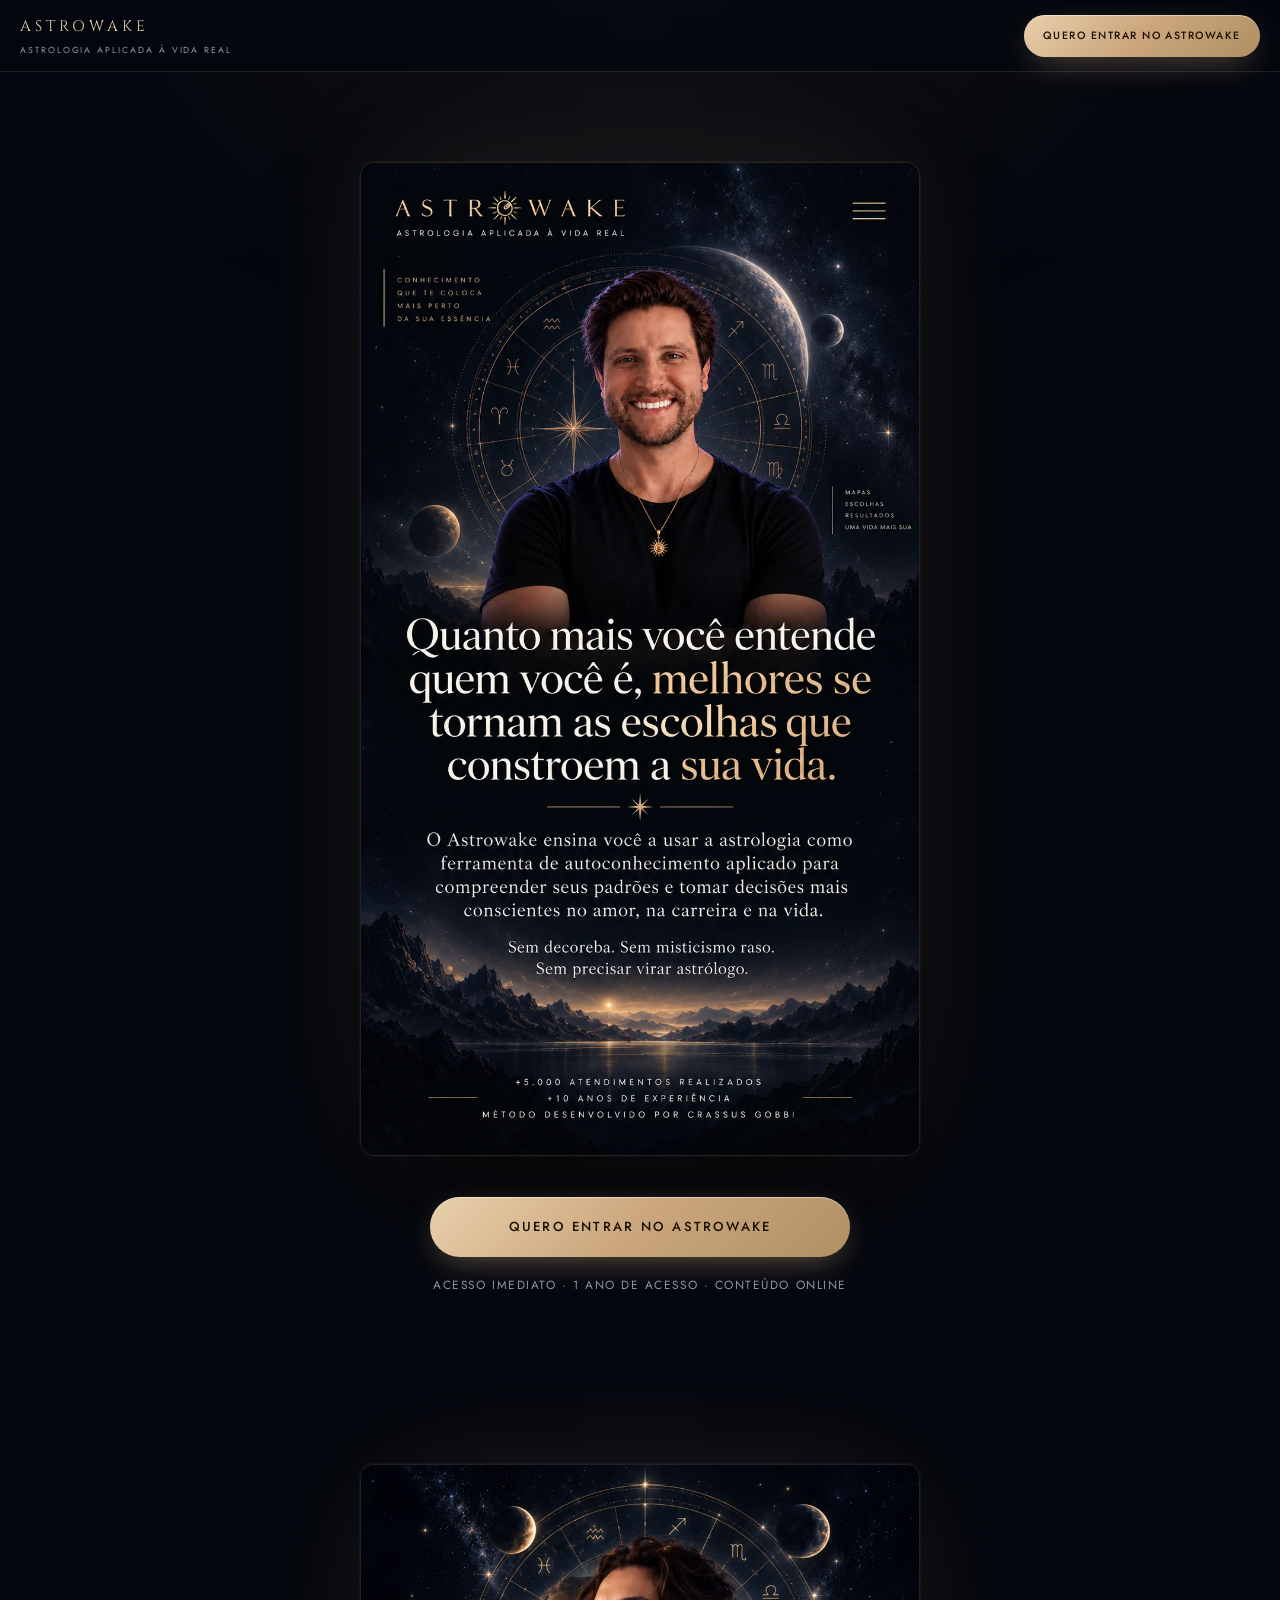
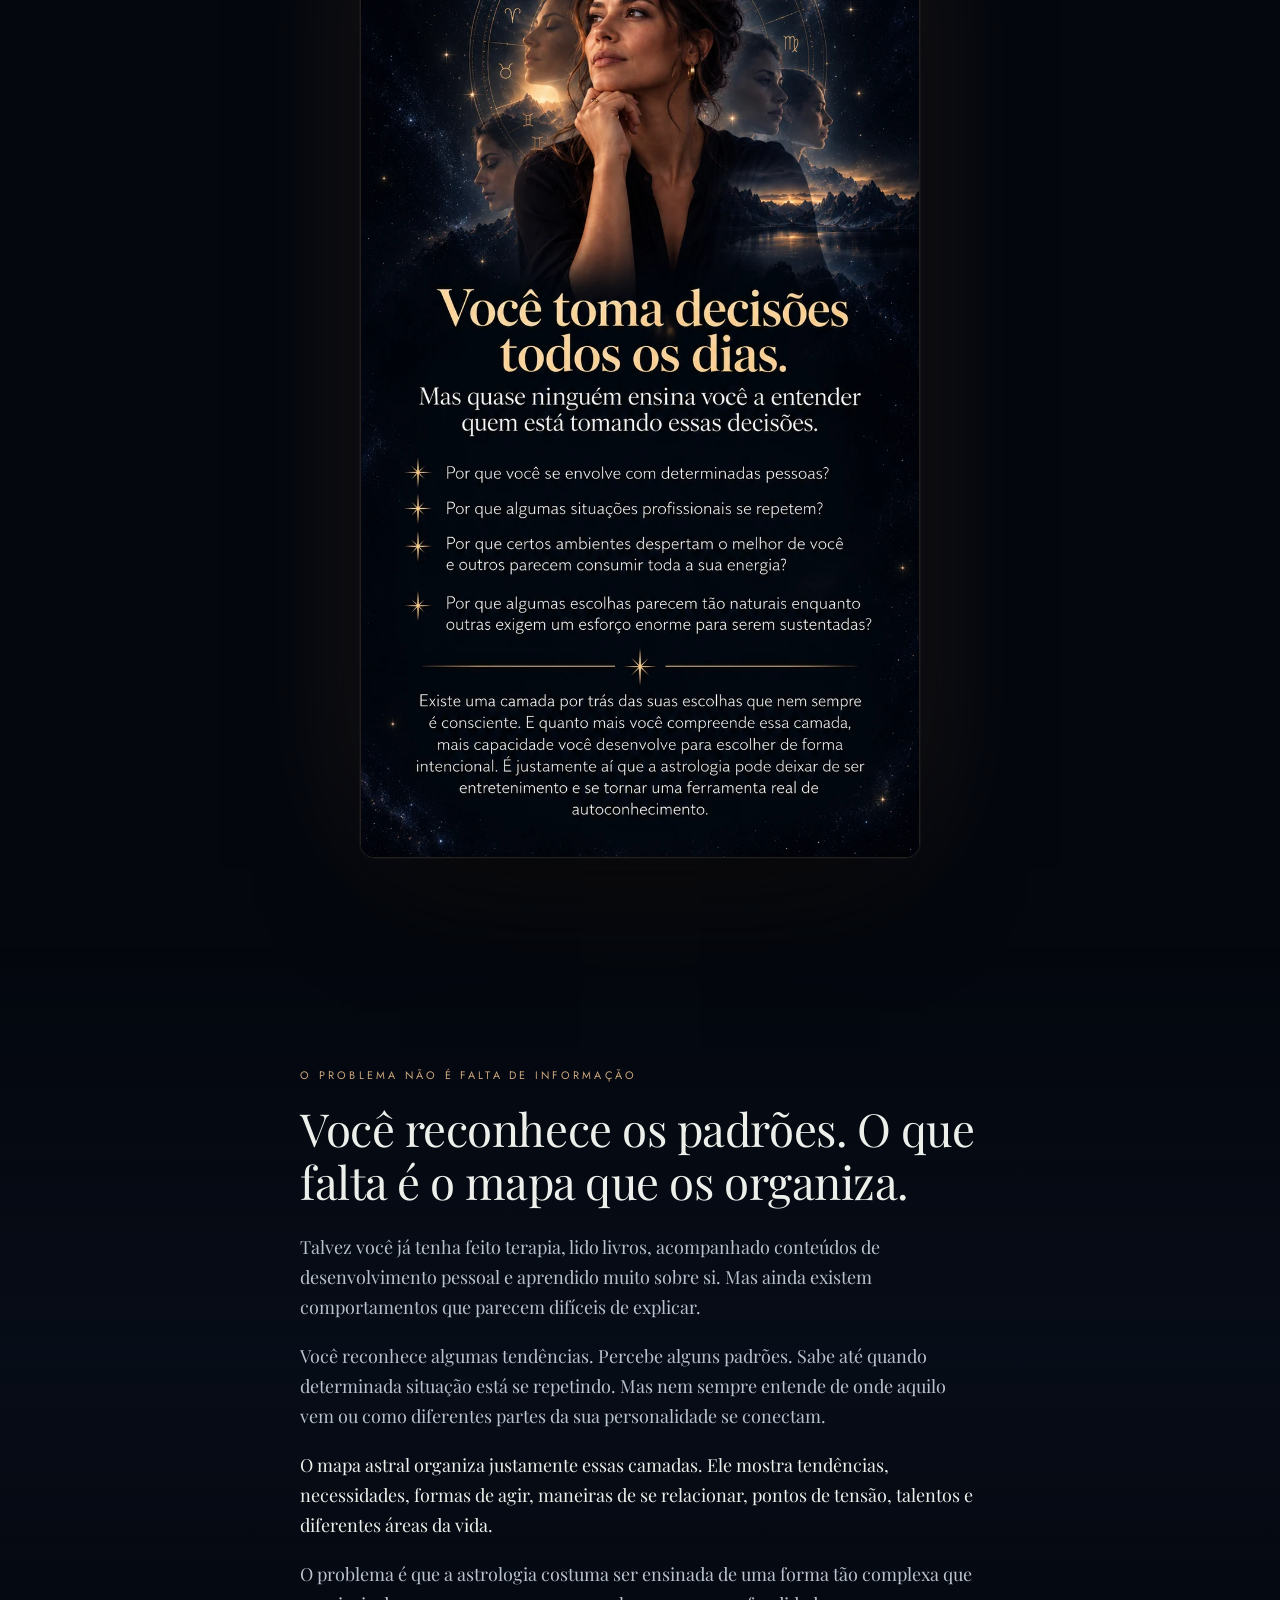
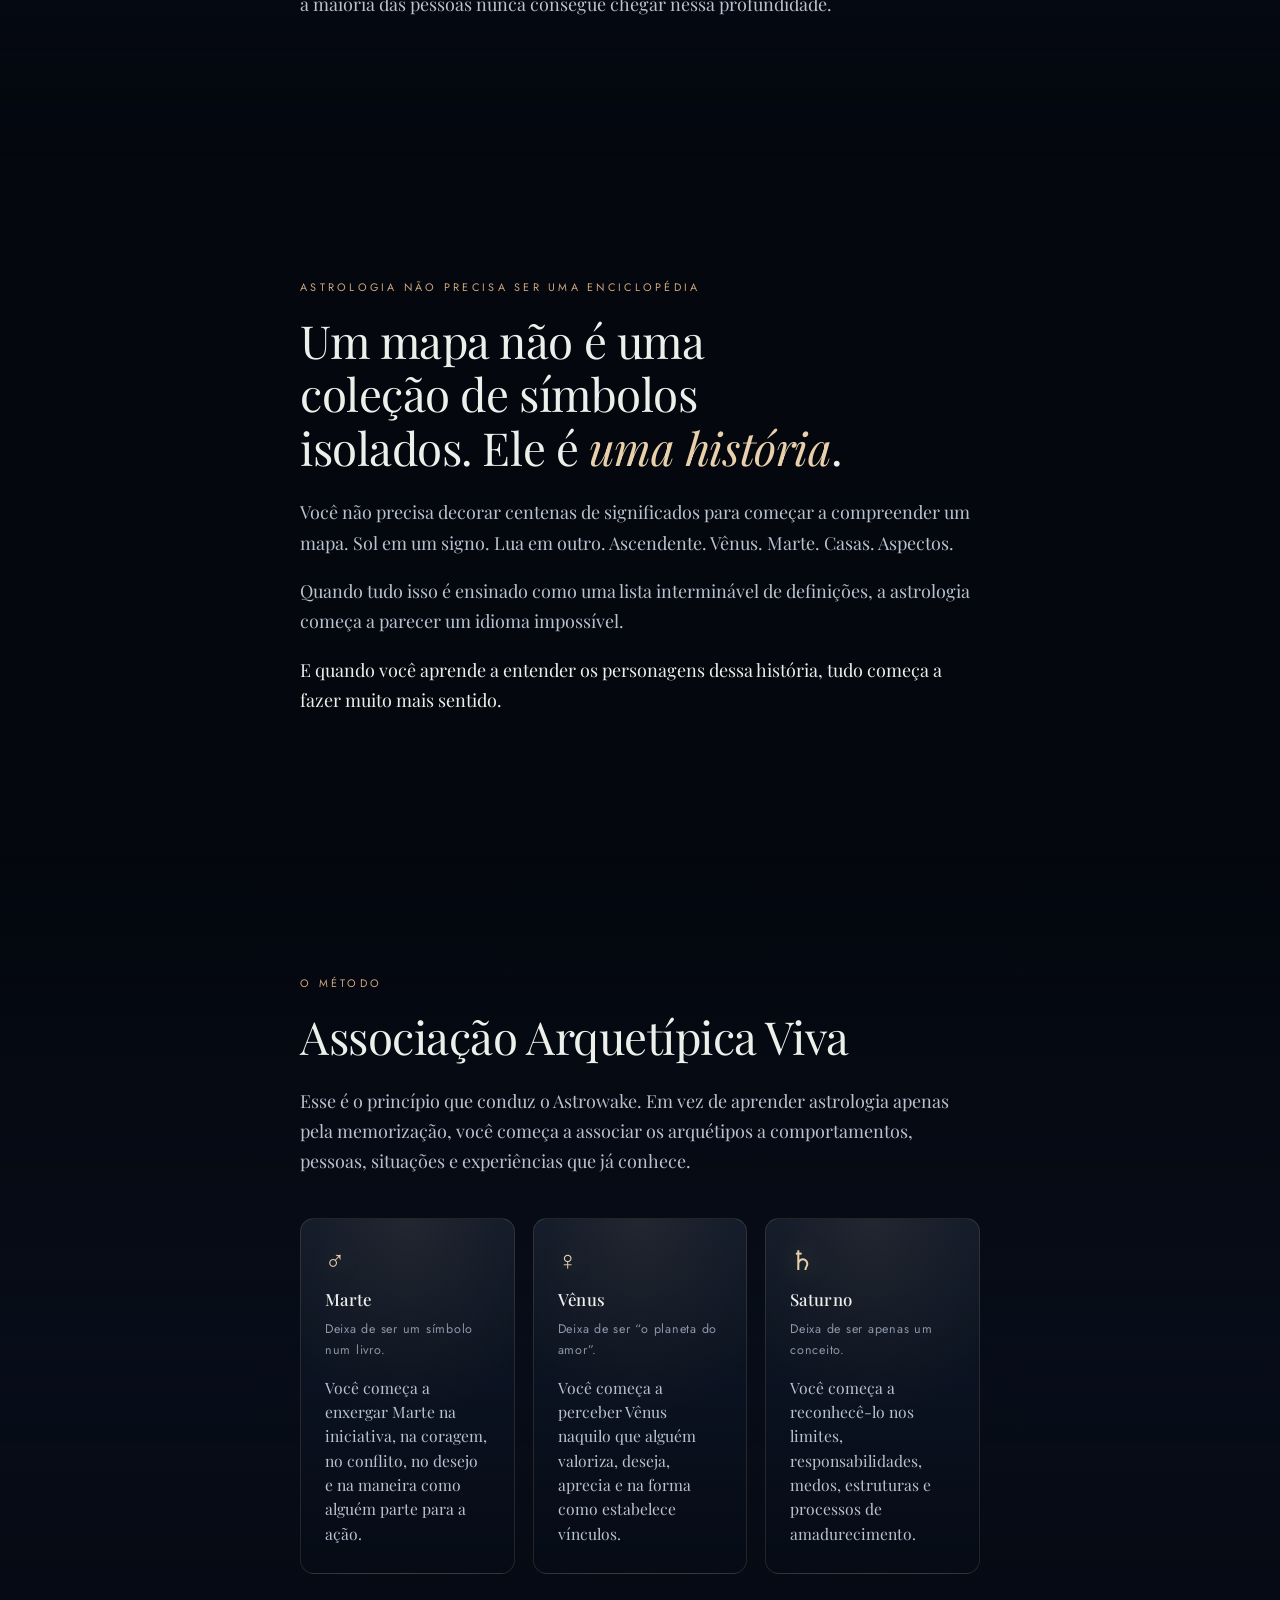
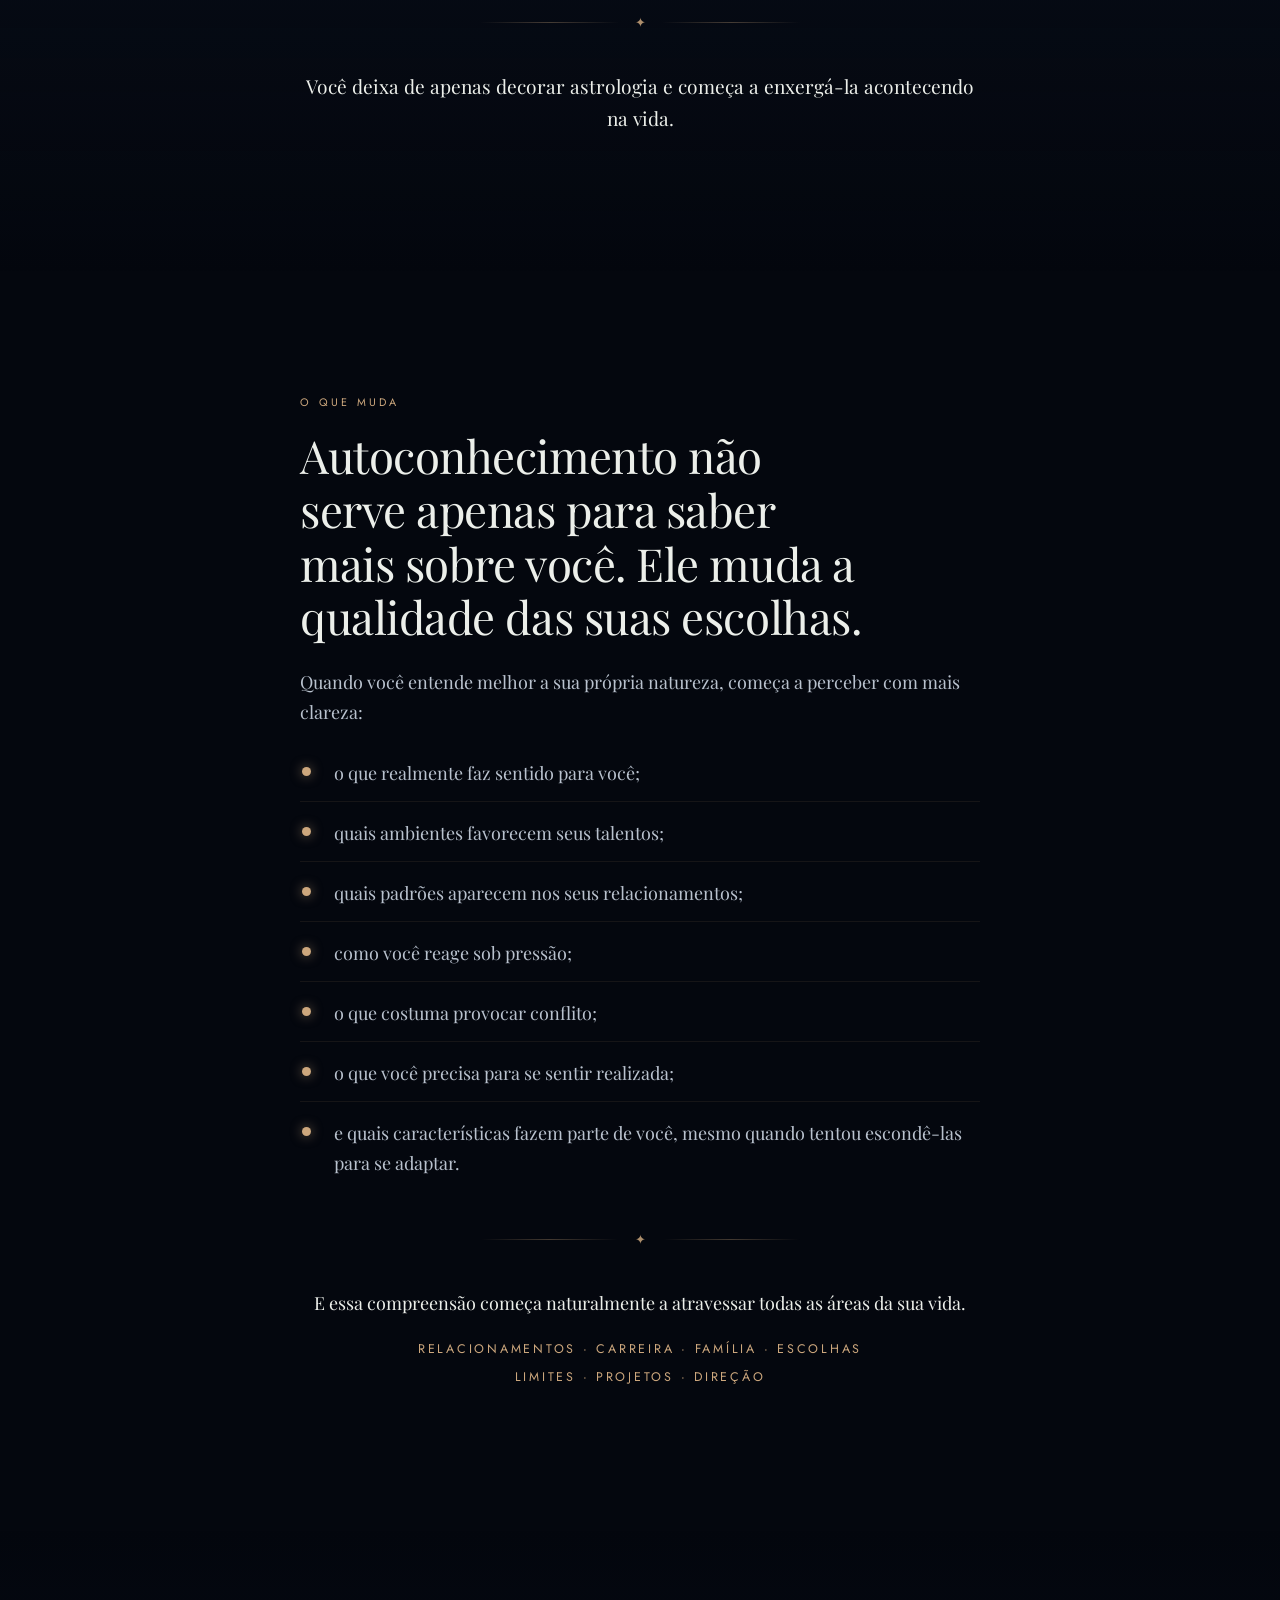
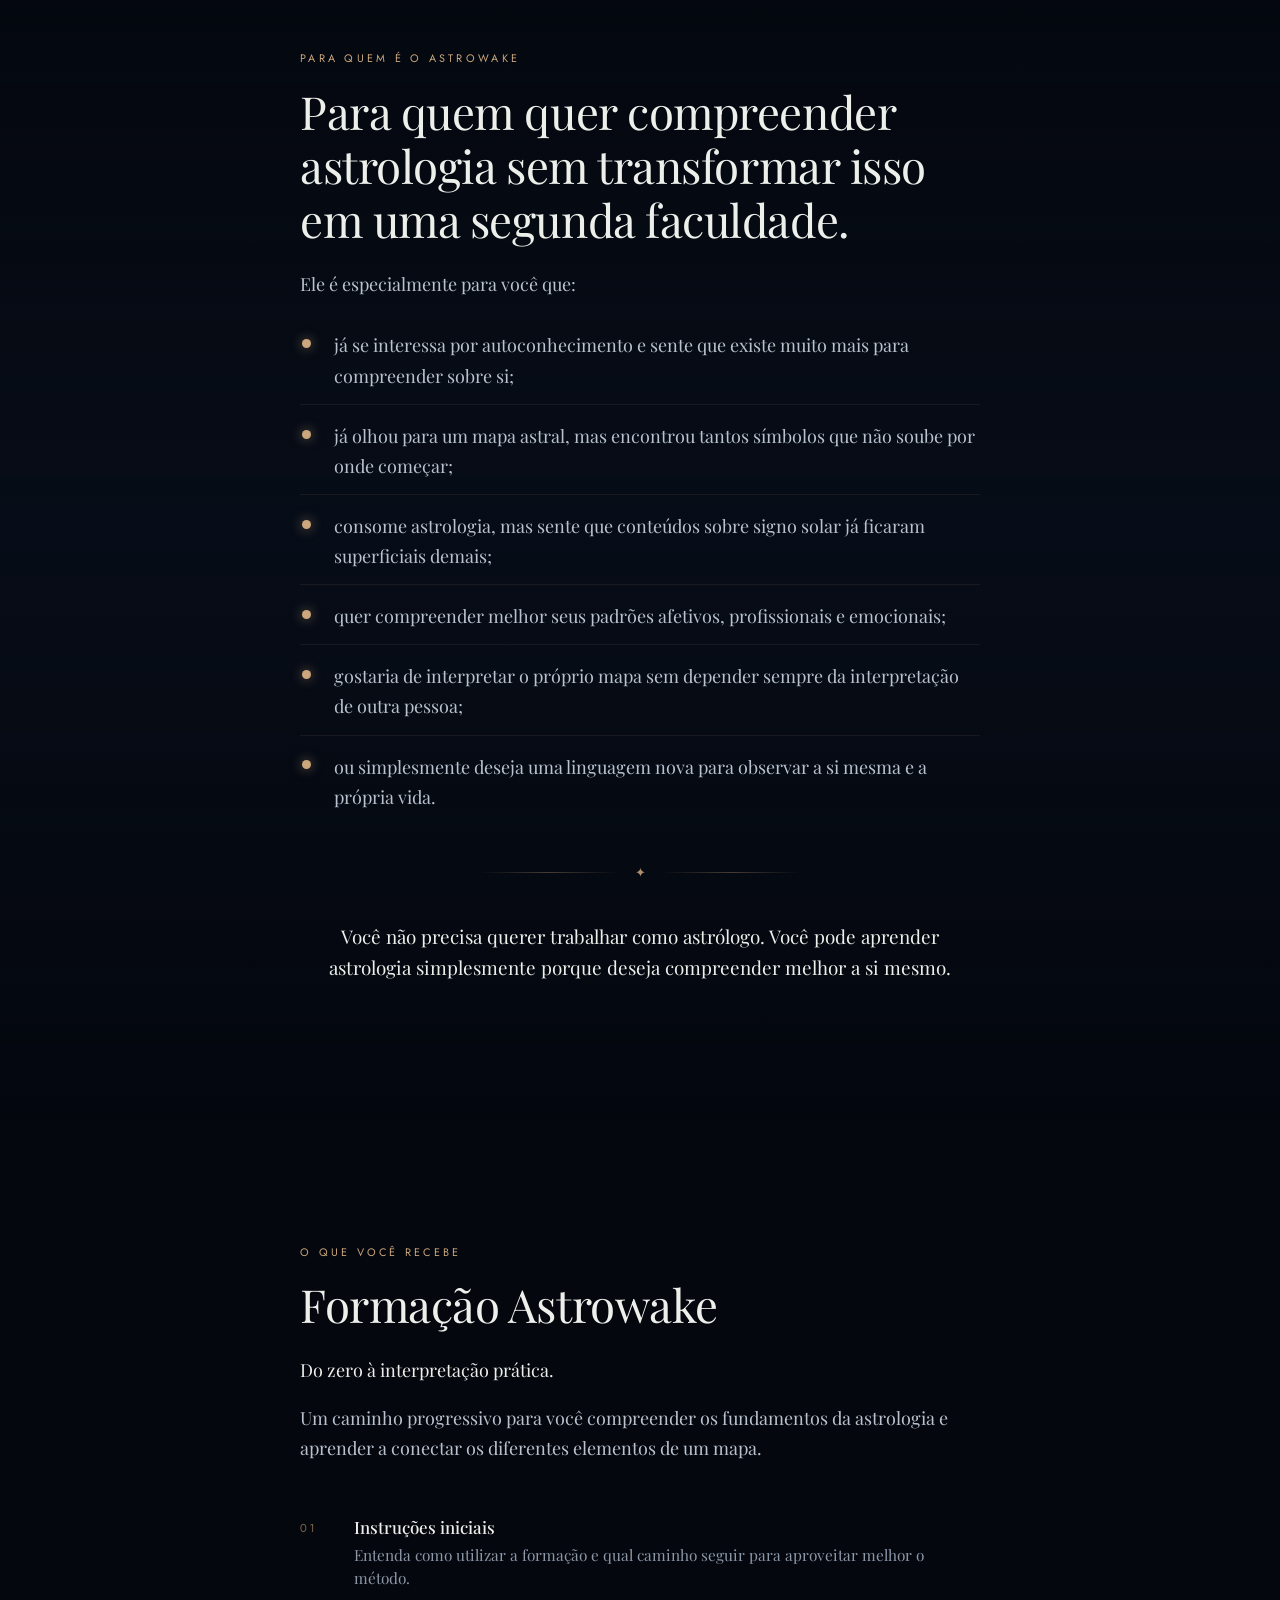
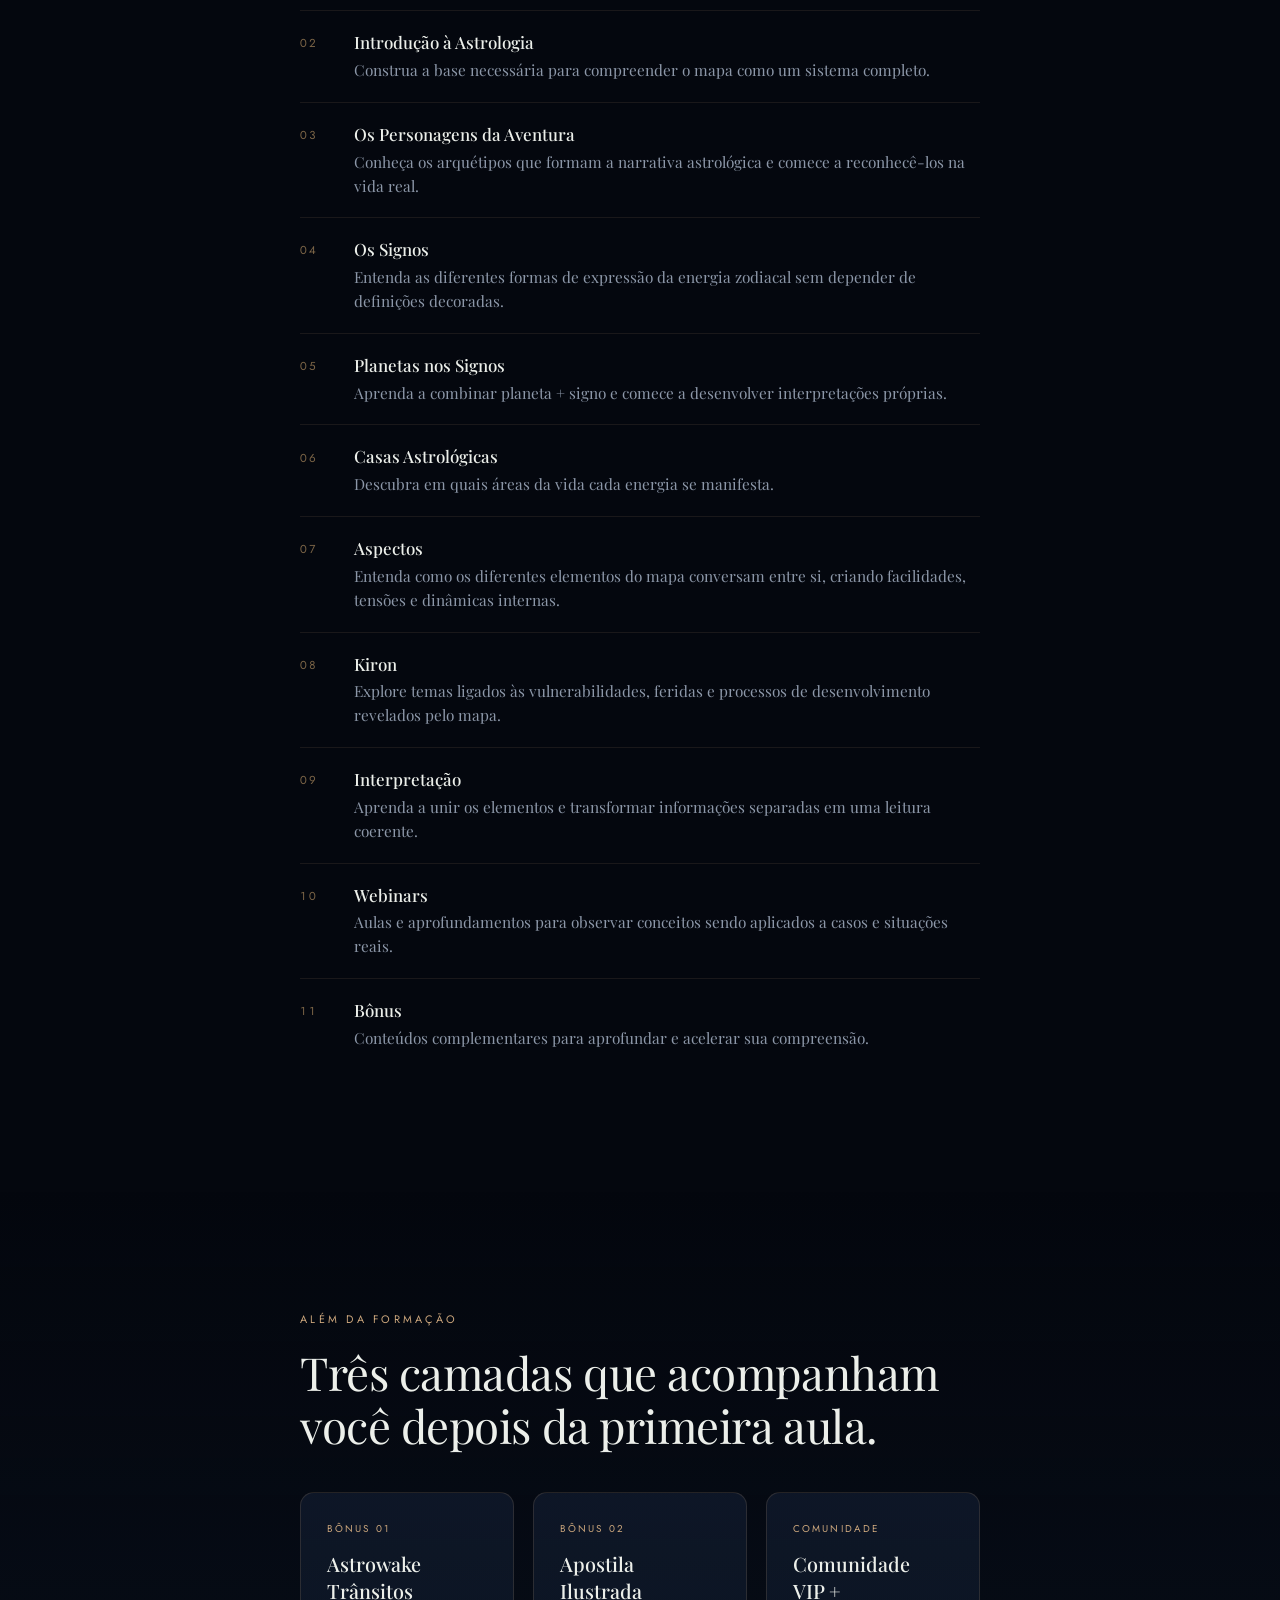
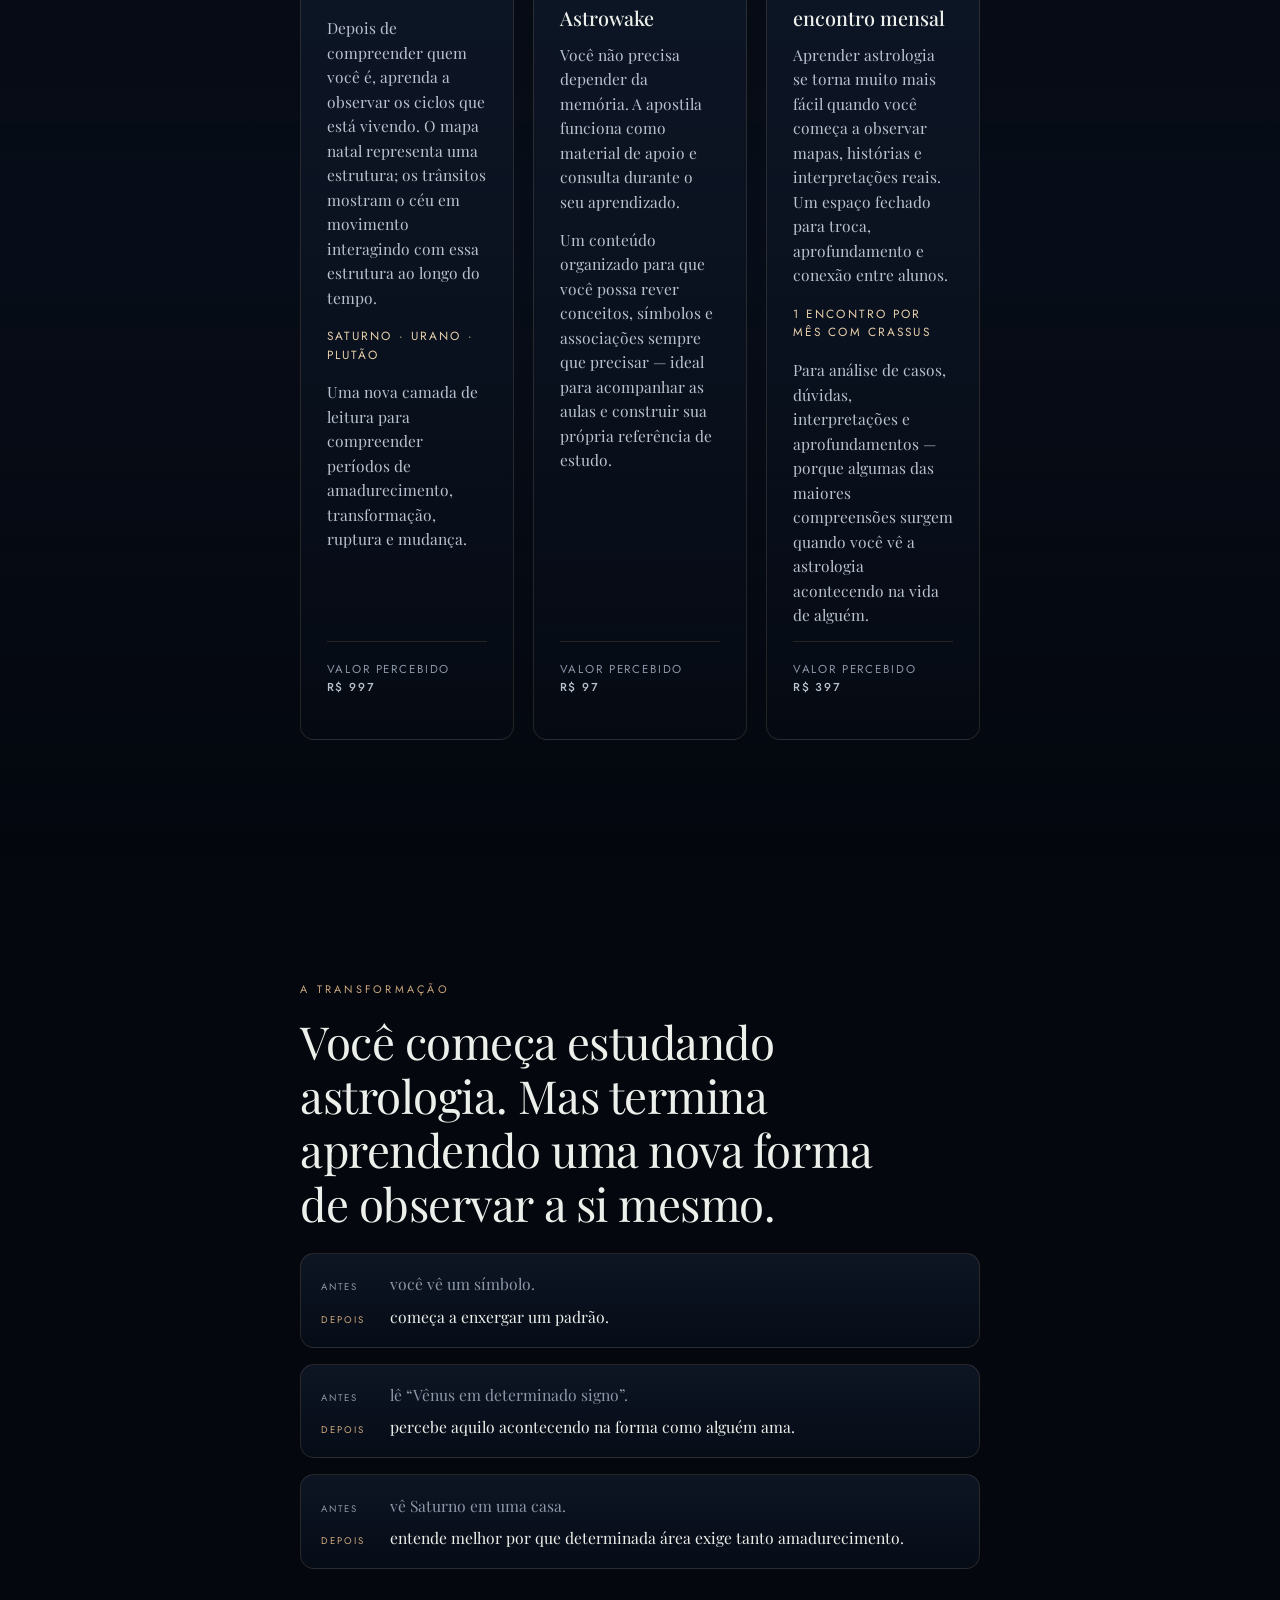
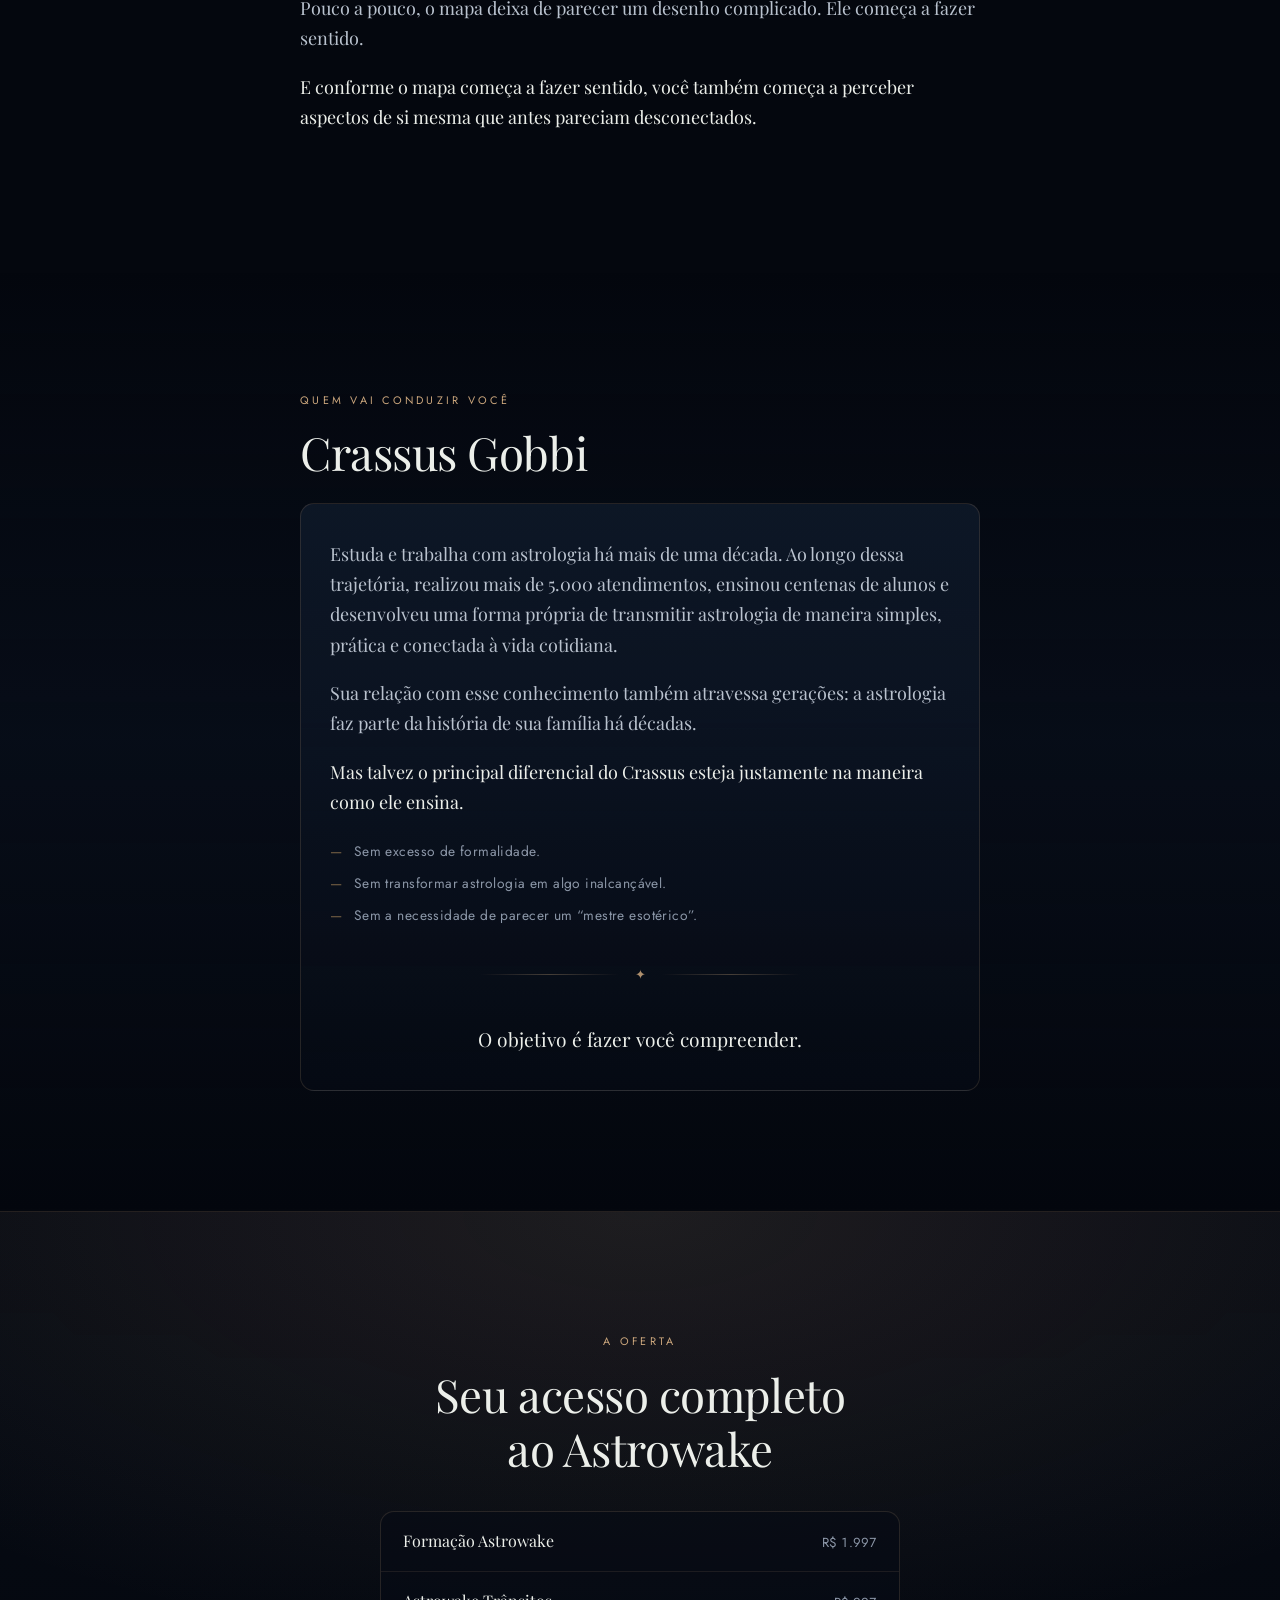
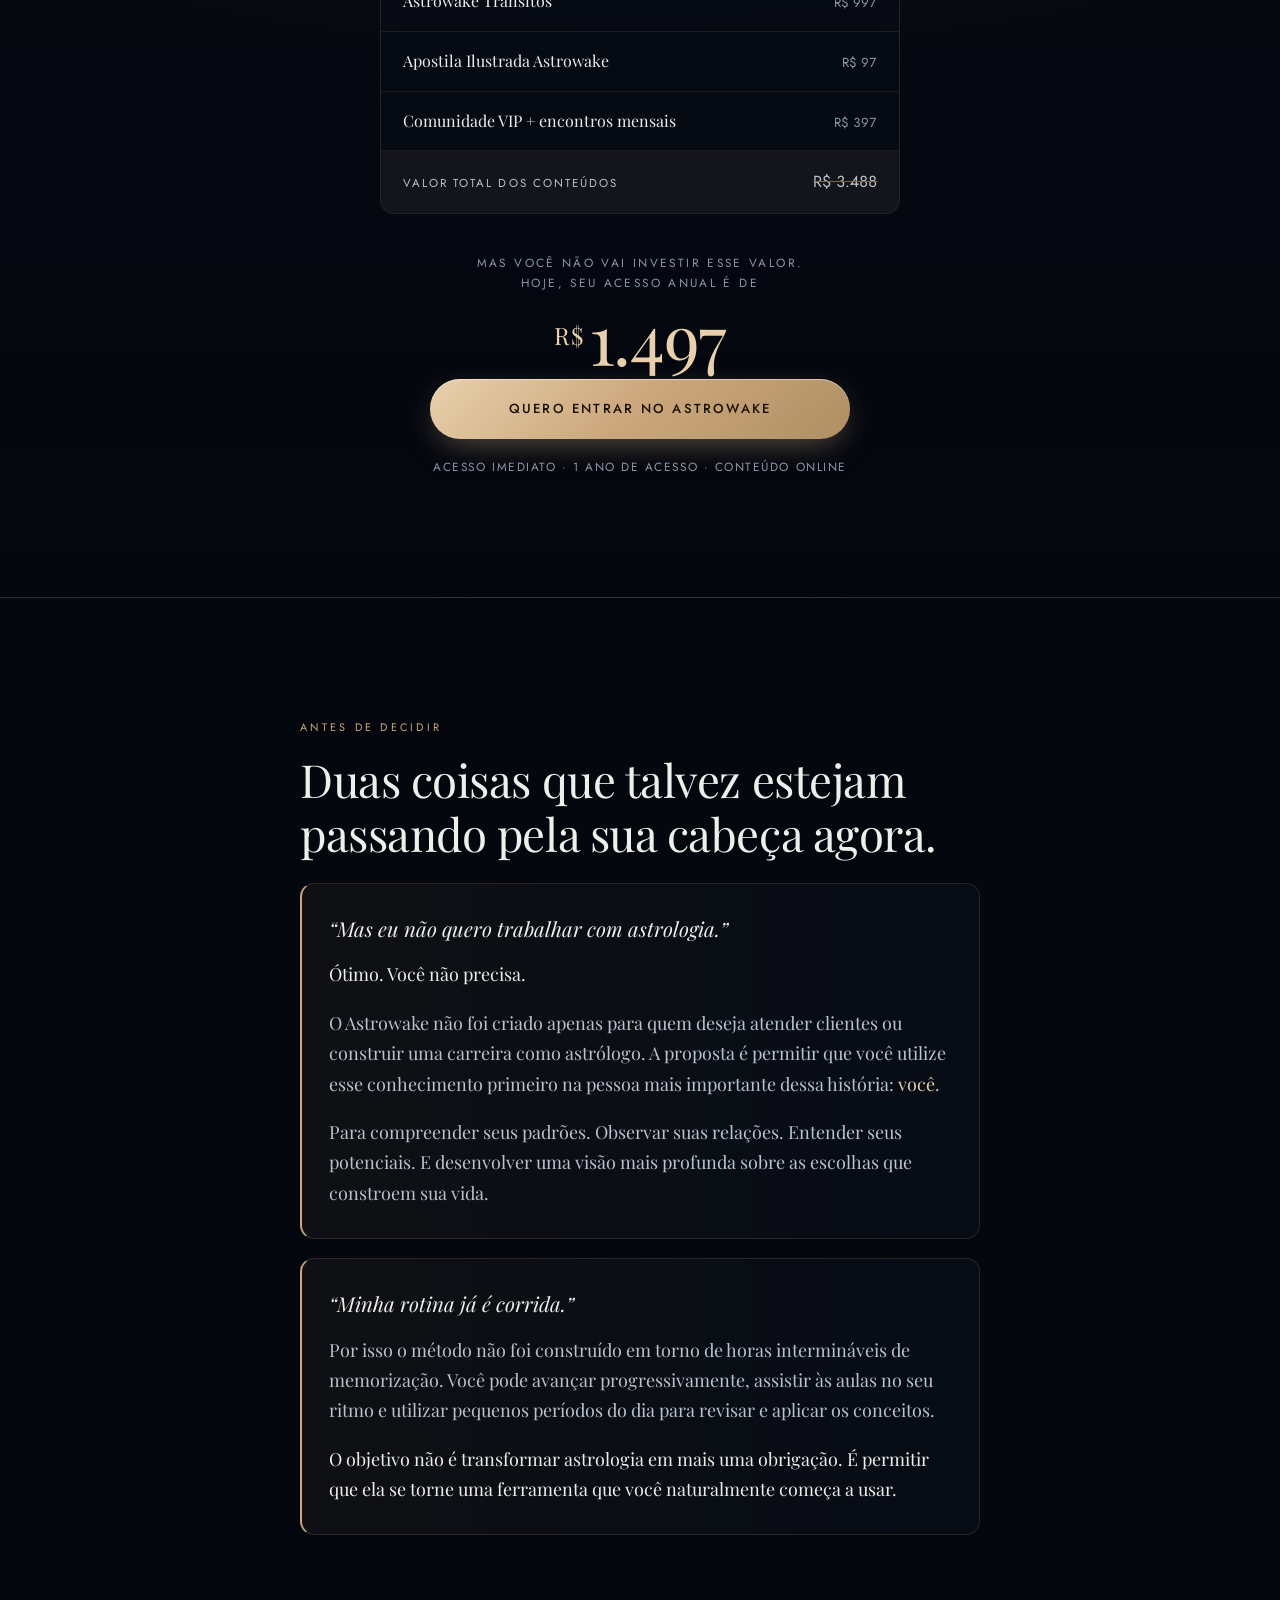
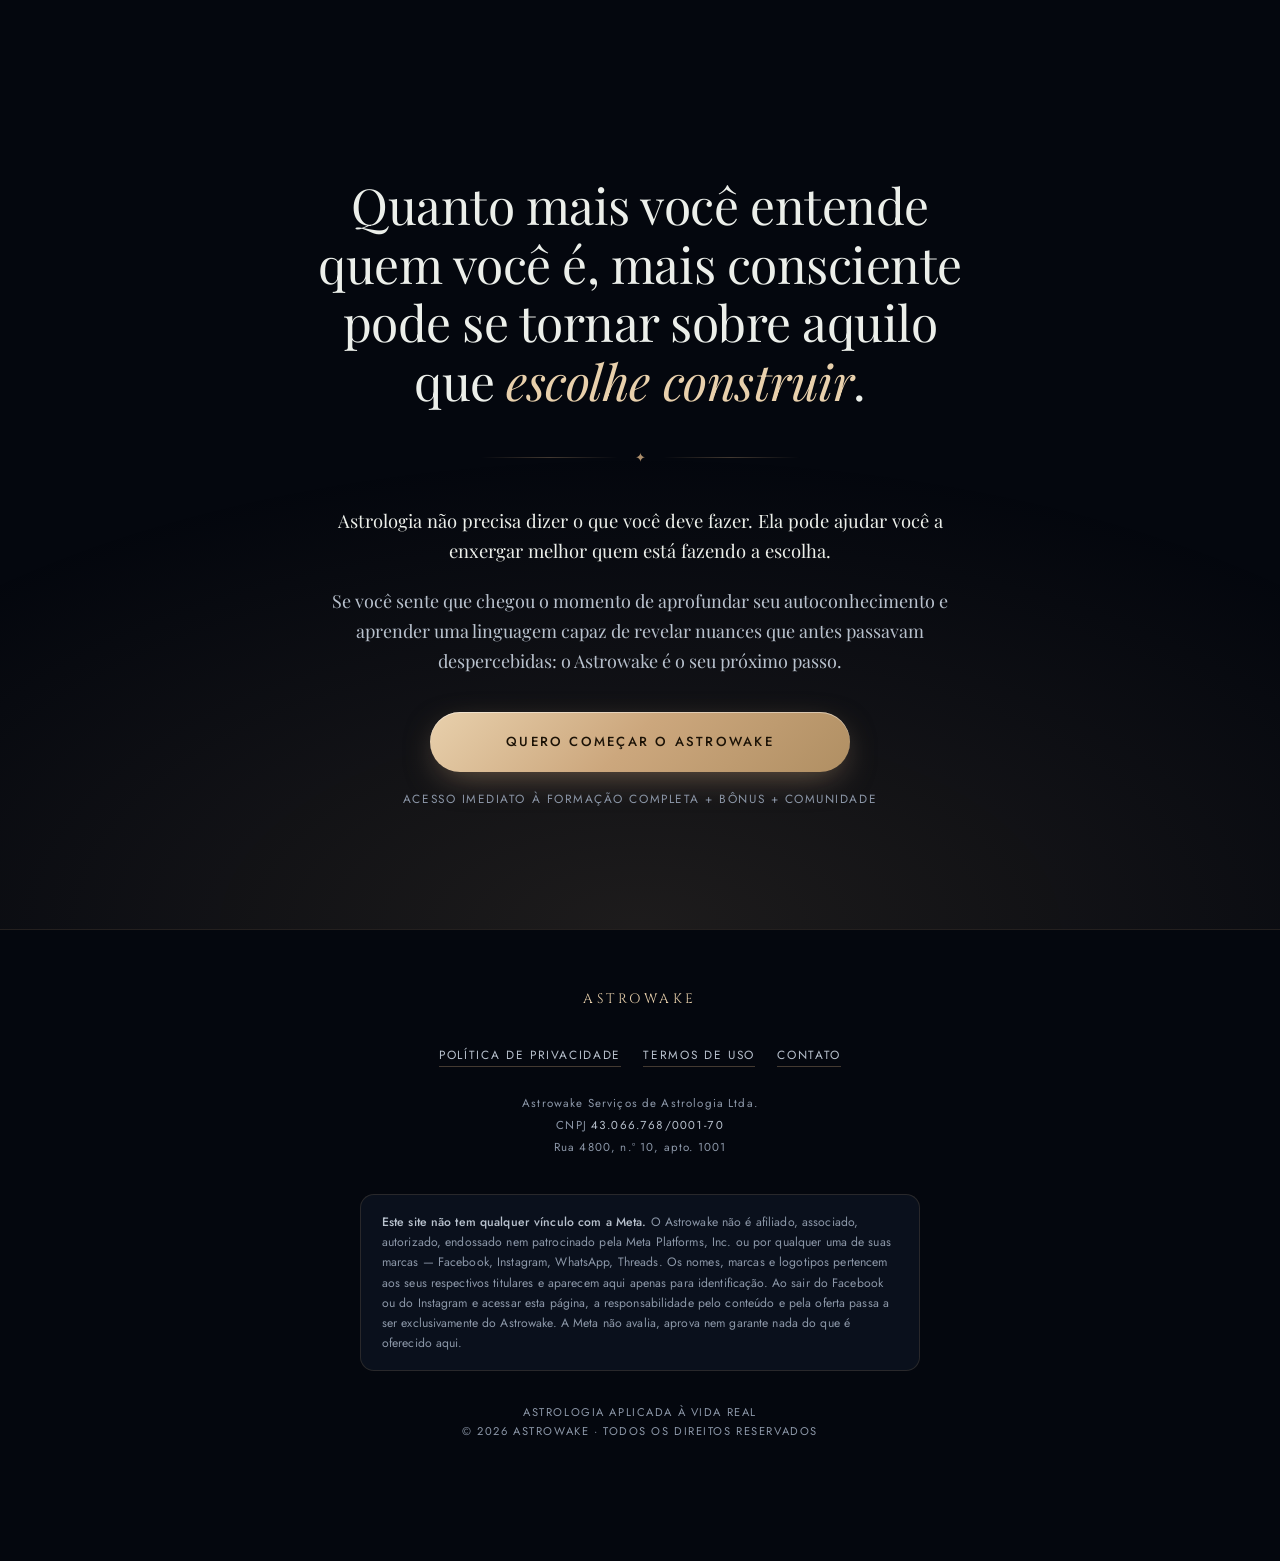
==== frontend/index.html @ 304c5ede "feat: estrutura docker, backend postgres com crm de leads, painel e testes unitarios" ====
<!doctype html>
<html lang="pt-BR">
<head>
<meta charset="utf-8">
<meta name="viewport" content="width=device-width, initial-scale=1">
<title>Astrowake</title>
<meta name="description" content="Astrologia aplicada à vida real. Compreenda seus padrões e tome decisões mais conscientes no amor, na carreira e na vida.">
<meta property="og:title" content="Astrowake — Astrologia aplicada à vida real">
<meta property="og:description" content="Quanto mais você entende quem você é, melhores se tornam as escolhas que constroem a sua vida.">
<meta property="og:image" content="assets/hero-mobile.webp">
<link rel="preconnect" href="https://fonts.googleapis.com">
<link rel="preconnect" href="https://fonts.gstatic.com" crossorigin>
<link rel="stylesheet" href="https://fonts.googleapis.com/css2?family=Playfair+Display:ital,wght@0,400;0,500;0,600;1,400&family=Jost:wght@300;400;500&family=Cinzel:wght@400;500&display=swap">
<style>
/* ============================================================
   ASTROWAKE — página de vendas
   Paleta extraída da própria arte do hero (hero-mobile.png).
   Tema único e deliberadamente escuro: a página vive no mesmo
   céu da imagem. Por isso todas as cores são pintadas
   explicitamente, sem depender do tema de quem abre.
   ============================================================ */
:root{
  --ceu:        #04070e;
  --ceu-2:      #070c16;
  --superficie: #0a1220;
  --elevado:    #101a2b;
  --linha:      rgba(204,167,125,.16);
  --linha-forte:rgba(204,167,125,.32);

  --ouro:       #cca77d;
  --ouro-claro: #e8d0ac;
  --ouro-fundo: #7c6547;

  --texto:      #ecefea;
  --texto-2:    #b9c2ce;
  --texto-3:    #8c97a8;

  --serif: "Playfair Display", "Iowan Old Style", Georgia, serif;
  --sans:  "Jost", "Avenir Next", "Segoe UI", system-ui, sans-serif;
  --logo:  "Cinzel", "Playfair Display", Georgia, serif;

  --col: 680px;
  --r: 14px;
}

*{box-sizing:border-box}
html{scroll-behavior:smooth}
body{
  margin:0;
  background:var(--ceu);
  color:var(--texto);
  font-family:var(--serif);
  font-size:18px;
  line-height:1.68;
  -webkit-font-smoothing:antialiased;
  overflow-x:hidden;
}
img{max-width:100%;display:block}

/* só o brilho dourado do alto, herdado da arte do hero */
body::before{
  content:"";position:fixed;inset:0;z-index:0;pointer-events:none;
  background:radial-gradient(900px 600px at 50% -5%,
    rgba(204,167,125,.07), transparent 70%);
}
main,header,footer{position:relative;z-index:1}

/* ---------- tipografia base ---------- */
.rotulo{
  font-family:var(--sans);font-weight:400;font-size:.68rem;
  letter-spacing:.30em;text-transform:uppercase;color:var(--ouro);
  margin:0 0 1.1rem;
}
h2{
  font-weight:400;font-size:clamp(1.85rem,5.2vw,2.85rem);
  line-height:1.18;margin:0 0 1.4rem;text-wrap:balance;letter-spacing:-.01em;
}
h3{font-weight:500;font-size:1.22rem;line-height:1.35;margin:0 0 .5rem;text-wrap:balance}
p{margin:0 0 1.15rem;color:var(--texto-2)}
p.forte{color:var(--texto)}
em{color:var(--ouro-claro);font-style:italic}
strong{font-weight:600;color:var(--texto)}
.ouro{color:var(--ouro-claro)}

section{padding:clamp(4.5rem,11vw,7.5rem) 1.5rem}
.col{max-width:var(--col);margin:0 auto}
.centro{text-align:center}

/* divisor ✦ — motivo tirado da própria arte */
.divisor{
  display:flex;align-items:center;justify-content:center;gap:1rem;
  margin:2.6rem auto;max-width:320px;color:var(--ouro);
}
.divisor::before,.divisor::after{
  content:"";flex:1;height:1px;
  background:linear-gradient(90deg,transparent,var(--linha-forte),transparent);
}
.divisor span{font-size:.8rem;line-height:1;opacity:.85}

/* ---------- topo ---------- */
header{
  position:sticky;top:0;z-index:50;
  display:flex;align-items:center;justify-content:space-between;gap:1rem;
  padding:.85rem 1.25rem;
  background:rgba(4,7,14,.72);
  backdrop-filter:blur(14px);-webkit-backdrop-filter:blur(14px);
  border-bottom:1px solid var(--linha);
}
.marca{
  font-family:var(--logo);font-size:.95rem;letter-spacing:.26em;
  color:var(--ouro-claro);text-decoration:none;white-space:nowrap;
}
.marca small{
  display:none;font-family:var(--sans);font-size:.55rem;letter-spacing:.22em;
  color:var(--texto-3);text-transform:uppercase;
}
@media(min-width:900px){.marca small{display:block;margin-top:.25rem}}

/* ---------- botão ---------- */
.cta{
  --altura:60px;
  display:inline-flex;align-items:center;justify-content:center;gap:.6rem;
  min-height:var(--altura);padding:0 2rem;
  font-family:var(--sans);font-weight:500;font-size:.82rem;
  letter-spacing:.17em;text-transform:uppercase;text-decoration:none;
  color:#1b1206;border:0;border-radius:999px;cursor:pointer;
  background:linear-gradient(135deg,#e8d0ac 0%,#cca77d 48%,#b08f63 100%);
  box-shadow:0 10px 34px -10px rgba(204,167,125,.55),
             inset 0 1px 0 rgba(255,255,255,.45);
  transition:transform .22s ease, box-shadow .22s ease, filter .22s ease;
}
.cta:hover{
  transform:translateY(-2px);filter:brightness(1.06);
  box-shadow:0 16px 44px -10px rgba(204,167,125,.62),
             inset 0 1px 0 rgba(255,255,255,.5);
}
.cta:focus-visible{outline:2px solid var(--ouro-claro);outline-offset:4px}
.cta.pequeno{--altura:42px;padding:0 1.2rem;font-size:.66rem;letter-spacing:.14em}
.cta.largo{width:100%;max-width:420px}
.sob-cta{
  font-family:var(--sans);font-size:.74rem;letter-spacing:.13em;
  text-transform:uppercase;color:var(--texto-3);margin:1.1rem 0 0;
}
.header-cta{display:none}
@media(min-width:760px){.header-cta{display:inline-flex}}

/* ---------- seções de arte composta (hero e seção 2) ----------
   Estas peças já trazem a copy desenhada. No celular sangram de
   borda a borda; no desktop, como a proporção é vertical, viram
   pôster emoldurado ao centro — deliberado, não quebrado.       */
.arte-secao{padding:0;position:relative}
/* o hero sobe no empilhamento para que a ponte que mora dentro dele
   possa pintar por cima da aresta da seção seguinte */
.hero{z-index:2}

/* A COSTURA.
   As peças já nascem quase pretas nas próprias bordas (luminância 5
   de 255 no pé). Então o corte NÃO é diferença de cor: é o salto de
   um chão chapado para um céu estrelado, que o olho lê como "começou
   outra imagem".

   Três coisas resolvem, e as três precisam agir juntas:
   1. nenhuma linha desenhada na junta  — hairline só no pôster do desktop;
   2. máscara curta e com curva  — degradê linear sobre preto deixa
      banda visível, então a rampa é escalonada à mão;
   3. halo que continua a atmosfera da arte para fora dela, para não
      existir zona morta contra a qual o céu se destaque.

   A máscara é deliberadamente CURTA (3,5%): mais que isso invade o
   conteúdo. No hero, "+5.000 atendimentos" vive a 88% da altura e o
   degradê antigo, de 22%, estava apagando a microprova. */
.arte{position:relative;margin:0 auto;width:100%}
.arte img{width:100%;height:auto;display:block}

/* UMA MECÂNICA POR JUNTA, nunca duas.
   Onde existe ponte, a ponte resolve — máscara junto só brigaria com
   ela e devolvia um degrau de 8,6 que eu mesmo tinha criado.
   Esta máscara é só para a aresta que encosta em texto, não em arte:
   o pé da seção 2, onde não há ponte. */
.arte.fecha-embaixo img{
  -webkit-mask-image:var(--fecho);mask-image:var(--fecho);
  -webkit-mask-size:100% 100%;mask-size:100% 100%;
  --fecho:linear-gradient(to bottom,
    #000 0%, #000 96.4%,
    rgba(0,0,0,.88) 97.4%,
    rgba(0,0,0,.62) 98.3%,
    rgba(0,0,0,.30) 99.2%,
    rgba(0,0,0,0)   100%);
}
@media(min-width:860px){
  .arte-secao{padding:clamp(3.5rem,7vw,6rem) 1.5rem 0}
  /* no desktop a peça é um pôster: aí a moldura é intencional e a
     máscara sai de cena, senão as bordas do quadro ficam lavadas */
  .arte{
    max-width:560px;border:1px solid var(--linha);border-radius:var(--r);
    overflow:hidden;
    box-shadow:0 50px 120px -40px rgba(0,0,0,.9),
               0 0 0 1px rgba(204,167,125,.06),
               0 0 140px -30px rgba(204,167,125,.20);
  }
  .arte.fecha-embaixo img{-webkit-mask-image:none;mask-image:none}
}
/* A PONTE.
   O vão entre o bloco 1 e o bloco 2 é onde mora o botão. Antes ele
   era cor chapada, e é por isso que as duas arestas apareciam: cada
   arte terminava contra um plano liso.
   A ponte é uma imagem de 4 KB gerada das próprias peças — a aresta
   de baixo do hero e a aresta de cima da seção 2, borradas até
   virarem campo de cor e misturadas em smoothstep. Ela AVANÇA 26px
   por dentro de cada arte, com alfa em rampa, então a sobreposição
   borra a borda em vez de cobri-la. Não há aresta porque não há mais
   nada com contorno ali. */
.ponte{
  position:relative;z-index:3;   /* precisa pintar por cima da arte seguinte */
  /* assimétrico: 18px por dentro do hero, 60px por dentro da seção 2.
     Do lado do hero só existem 25px de escuro limpo abaixo de "MÉTODO
     DESENVOLVIDO POR CRASSUS GOBBI" — entrar mais borraria a credencial. */
  margin:-18px 0 -60px;padding:18px 0 60px;
  background:url("assets/ponte.webp") no-repeat center/100% 100%;
}
.hero-acao{
  max-width:var(--col);margin:0 auto;
  padding:2.6rem 1.5rem clamp(3.5rem,8vw,5rem);text-align:center;
}
@media(min-width:860px){
  /* no desktop as peças são pôsteres emoldurados e não se encostam:
     não existe aresta para dissolver */
  .ponte{margin:0;padding:0;background:none}
}
/* a seção 2 fecha sem CTA: só respiro antes do próximo bloco */
.arte-secao.solta{padding-bottom:clamp(3.5rem,8vw,5.5rem)}

/* ---------- listas ---------- */
.perguntas{list-style:none;margin:0 0 2rem;padding:0}
.perguntas li{
  position:relative;padding:.85rem 0 .85rem 1.9rem;
  border-bottom:1px solid rgba(204,167,125,.10);
  color:var(--texto-2);
}
.perguntas li:last-child{border-bottom:0}
.perguntas li::before{
  content:"✦";position:absolute;left:0;top:.95rem;
  font-size:.6rem;color:var(--ouro-fundo);
}

.checks{list-style:none;margin:0;padding:0;display:grid;gap:.2rem}
.checks li{
  position:relative;padding:.8rem 0 .8rem 2.1rem;color:var(--texto-2);
  border-bottom:1px solid rgba(204,167,125,.09);
}
.checks li:last-child{border-bottom:0}
.checks li::before{
  content:"";position:absolute;left:.15rem;top:1.35rem;
  width:9px;height:9px;border-radius:50%;
  background:var(--ouro);box-shadow:0 0 12px rgba(204,167,125,.6);
}

/* pares antes → depois */
.pares{display:grid;gap:1rem;margin:0 0 1.5rem;padding:0;list-style:none}
.par{
  display:grid;gap:.55rem;padding:1.15rem 1.25rem;
  background:linear-gradient(180deg,rgba(16,26,43,.75),rgba(10,18,32,.5));
  border:1px solid var(--linha);border-radius:var(--r);
}
.par .antes,.par .depois{display:flex;gap:.7rem;align-items:baseline}
.par .tag{
  flex:none;font-family:var(--sans);font-size:.6rem;letter-spacing:.2em;
  text-transform:uppercase;width:3.6rem;padding-top:.3rem;
}
.par .antes .tag{color:var(--texto-3)}
.par .depois .tag{color:var(--ouro)}
.par .antes p,.par .depois p{margin:0;font-size:.98rem;line-height:1.5}
.par .antes p{color:var(--texto-3)}
.par .depois p{color:var(--texto)}

/* ---------- arquétipos (o método) ---------- */
.arquetipos{display:grid;gap:1.1rem;margin-top:2.6rem}
@media(min-width:820px){.arquetipos{grid-template-columns:repeat(3,1fr)}}
.arq{
  display:flex;flex-direction:column;gap:.55rem;
  padding:1.7rem 1.5rem;border-radius:var(--r);
  background:
    radial-gradient(120% 90% at 50% 0%, rgba(204,167,125,.10), transparent 62%),
    linear-gradient(180deg,rgba(16,26,43,.9),rgba(7,12,22,.75));
  border:1px solid var(--linha);
}
.arq .glifo{
  font-size:1.7rem;line-height:1;color:var(--ouro-claro);
  text-shadow:0 0 26px rgba(204,167,125,.45);margin-bottom:.35rem;
}
.arq h3{margin:0;font-size:1.05rem;letter-spacing:.02em}
.arq .antes-txt{
  font-family:var(--sans);font-size:.78rem;letter-spacing:.06em;
  color:var(--texto-3);margin:0;
}
.arq p.agora{margin:.35rem 0 0;font-size:.98rem;line-height:1.55;color:var(--texto-2)}

/* ---------- currículo ---------- */
.modulos{counter-reset:m;list-style:none;margin:2rem 0 0;padding:0}
.modulos li{
  counter-increment:m;position:relative;
  padding:1.25rem 0 1.25rem 3.4rem;
  border-bottom:1px solid rgba(204,167,125,.11);
}
.modulos li:last-child{border-bottom:0}
.modulos li::before{
  content:counter(m,decimal-leading-zero);
  position:absolute;left:0;top:1.45rem;
  font-family:var(--sans);font-weight:400;font-size:.72rem;letter-spacing:.14em;
  color:var(--ouro-fundo);font-variant-numeric:tabular-nums;
}
.modulos h3{font-size:1.06rem;margin-bottom:.25rem}
.modulos p{margin:0;font-size:.96rem;line-height:1.55;color:var(--texto-3)}

/* ---------- cartões de bônus ---------- */
.bonus{display:grid;gap:1.2rem;margin-top:2.4rem}
@media(min-width:900px){.bonus{grid-template-columns:repeat(3,1fr);align-items:stretch}}
.cartao{
  display:flex;flex-direction:column;
  padding:1.8rem 1.6rem;border-radius:var(--r);
  background:linear-gradient(180deg,rgba(16,26,43,.85),rgba(7,12,22,.6));
  border:1px solid var(--linha);
}
.cartao .selo{
  font-family:var(--sans);font-size:.62rem;letter-spacing:.22em;
  text-transform:uppercase;color:var(--ouro);margin:0 0 .9rem;
}
.cartao h3{font-size:1.24rem;margin-bottom:.7rem}
.cartao p{font-size:.97rem;line-height:1.58;margin-bottom:.85rem}
.cartao .planetas{
  font-family:var(--sans);font-size:.74rem;letter-spacing:.18em;
  text-transform:uppercase;color:var(--ouro-claro);margin:.2rem 0 1rem;
}
.cartao .valor{
  margin-top:auto;padding-top:1.1rem;border-top:1px solid var(--linha);
  font-family:var(--sans);font-size:.72rem;letter-spacing:.16em;
  text-transform:uppercase;color:var(--texto-3);
}
.cartao .valor b{color:var(--texto-2);font-weight:500;font-variant-numeric:tabular-nums}

/* ---------- oferta ---------- */
.oferta{
  /* translúcido de propósito: um fundo opaco aqui devolveria uma
     chapa lisa no meio da página e quebraria a continuidade do céu */
  background:
    radial-gradient(120% 70% at 50% 0%, rgba(204,167,125,.12), transparent 65%),
    linear-gradient(180deg,rgba(7,12,22,.72),rgba(4,7,14,.55));
  border-top:1px solid var(--linha);border-bottom:1px solid var(--linha);
}
.pilha{
  margin:2.2rem auto 0;max-width:520px;text-align:left;
  border:1px solid var(--linha);border-radius:var(--r);
  background:rgba(7,12,22,.6);overflow:hidden;
}
.pilha .item{
  display:flex;justify-content:space-between;align-items:baseline;gap:1rem;
  padding:1rem 1.35rem;border-bottom:1px solid rgba(204,167,125,.11);
}
.pilha .item span{font-size:1rem;color:var(--texto)}
.pilha .item b{
  font-family:var(--sans);font-weight:400;font-size:.82rem;
  color:var(--texto-3);white-space:nowrap;font-variant-numeric:tabular-nums;
}
.pilha .total{
  display:flex;justify-content:space-between;align-items:baseline;gap:1rem;
  padding:1.1rem 1.35rem;background:rgba(204,167,125,.07);border-bottom:0;
}
.pilha .total span{
  font-family:var(--sans);font-size:.72rem;letter-spacing:.18em;
  text-transform:uppercase;color:var(--texto-2);
}
.pilha .total b{
  font-family:var(--sans);font-weight:400;font-size:1rem;color:var(--texto-2);
  text-decoration:line-through;text-decoration-color:var(--ouro-fundo);
  font-variant-numeric:tabular-nums;
}
.preco{margin:2.4rem 0 .4rem}
.preco .chamada{
  font-family:var(--sans);font-size:.74rem;letter-spacing:.2em;
  text-transform:uppercase;color:var(--texto-3);margin:0 0 .6rem;
}
.preco .valor{
  font-size:clamp(3rem,12vw,4.4rem);line-height:1;color:var(--ouro-claro);
  font-variant-numeric:tabular-nums;letter-spacing:-.02em;
}
.preco .valor sup{font-size:.34em;vertical-align:.9em;margin-right:.14em;letter-spacing:.05em}

/* ---------- objeções ---------- */
.objecao{
  padding:1.9rem 1.7rem;border-radius:var(--r);
  border:1px solid var(--linha);border-left:2px solid var(--ouro);
  background:linear-gradient(90deg,rgba(204,167,125,.06),rgba(10,18,32,.4));
}
.objecao + .objecao{margin-top:1.2rem}
.objecao .fala{
  font-size:1.28rem;font-style:italic;color:var(--texto);margin:0 0 1rem;line-height:1.4;
}
.objecao p:last-child{margin-bottom:0}

/* ---------- crassus ---------- */
.crassus{
  padding:2.2rem 1.8rem;border-radius:var(--r);
  background:linear-gradient(180deg,rgba(16,26,43,.8),rgba(7,12,22,.55));
  border:1px solid var(--linha);
}
.nao-e{list-style:none;margin:1.4rem 0 0;padding:0;display:grid;gap:.55rem}
.nao-e li{
  font-family:var(--sans);font-size:.86rem;letter-spacing:.03em;
  color:var(--texto-3);padding-left:1.5rem;position:relative;
}
.nao-e li::before{
  content:"—";position:absolute;left:0;color:var(--ouro-fundo);
}

/* ---------- fechamento ---------- */
.fecho{
  background:radial-gradient(110% 80% at 50% 100%, rgba(204,167,125,.13), transparent 68%);
}
.fecho h2{font-size:clamp(2rem,6vw,3.1rem)}

/* ---------- rodapé ---------- */
footer{
  padding:3.2rem 1.5rem 7.5rem;text-align:center;
  border-top:1px solid var(--linha);
}
footer .marca{font-size:.85rem}
.legais{
  display:flex;flex-wrap:wrap;align-items:center;justify-content:center;
  gap:.4rem 1.4rem;margin:1.6rem 0 0;padding:0;list-style:none;
}
.legais a{
  font-family:var(--sans);font-size:.74rem;letter-spacing:.14em;
  text-transform:uppercase;color:var(--texto-2);text-decoration:none;
  border-bottom:1px solid var(--linha-forte);padding-bottom:.2rem;
  transition:color .2s ease,border-color .2s ease;
}
.legais a:hover{color:var(--ouro-claro);border-color:var(--ouro)}
.legais a:focus-visible{outline:2px solid var(--ouro-claro);outline-offset:3px}
.empresa{
  font-family:var(--sans);font-size:.72rem;letter-spacing:.1em;
  color:var(--texto-3);margin:1.6rem 0 0;line-height:1.9;
}
.empresa b{font-weight:400;color:var(--texto-2);font-variant-numeric:tabular-nums}
/* O aviso da Meta é exigência prática de quem anuncia: precisa ser
   legível, não escondido. Texto em caixa baixa e medida curta, porque
   é para ser lido, ao contrário do resto do juridiquês por aí. */
.aviso-meta{
  max-width:560px;margin:2.2rem auto 0;padding:1.1rem 1.3rem;
  border:1px solid var(--linha);border-radius:var(--r);
  background:rgba(16,26,43,.5);
  font-family:var(--sans);font-size:.76rem;line-height:1.65;
  letter-spacing:.01em;color:var(--texto-3);text-transform:none;text-align:left;
}
.aviso-meta b{color:var(--texto-2);font-weight:500}
.copyright{
  font-family:var(--sans);font-size:.7rem;letter-spacing:.14em;
  text-transform:uppercase;color:var(--texto-3);margin:2rem 0 0;
}

/* ---------- barra fixa de CTA (móvel) ---------- */
.barra{
  position:fixed;left:0;right:0;bottom:0;z-index:60;
  padding:.7rem 1rem calc(.7rem + env(safe-area-inset-bottom,0px));
  background:rgba(4,7,14,.9);
  backdrop-filter:blur(16px);-webkit-backdrop-filter:blur(16px);
  border-top:1px solid var(--linha);
  transform:translateY(110%);transition:transform .32s ease;
}
.barra.visivel{transform:translateY(0)}
.barra .cta{width:100%;--altura:54px}
@media(min-width:760px){.barra{display:none}}

/* ---------- captura antes do checkout ---------- */
/* o topo fixo comeria a primeira linha da oferta ao ancorar */
#oferta{scroll-margin-top:70px}

.fundo-modal{
  position:fixed;inset:0;z-index:100;display:none;
  align-items:center;justify-content:center;padding:1.25rem;
  background:rgba(2,4,9,.82);
  backdrop-filter:blur(10px);-webkit-backdrop-filter:blur(10px);
}
.fundo-modal.aberto{display:flex}

.modal{
  width:100%;max-width:420px;position:relative;
  padding:2.1rem 1.7rem 1.7rem;border-radius:18px;
  border:1px solid var(--linha-forte);
  background:
    radial-gradient(120% 80% at 50% 0%, rgba(204,167,125,.13), transparent 62%),
    linear-gradient(180deg,#0d1626,#060a12);
  box-shadow:0 40px 90px -30px rgba(0,0,0,.9),
             0 0 120px -40px rgba(204,167,125,.35);
  text-align:center;
  animation:sobe .32s cubic-bezier(.2,.8,.3,1) both;
}
@keyframes sobe{from{opacity:0;transform:translateY(16px) scale(.98)}}
@media(prefers-reduced-motion:reduce){.modal{animation:none}}

.modal .fechar{
  position:absolute;top:.7rem;right:.7rem;
  width:34px;height:34px;display:grid;place-items:center;
  border:0;border-radius:50%;background:transparent;cursor:pointer;
  color:var(--texto-3);font-size:1.25rem;line-height:1;
}
.modal .fechar:hover{color:var(--ouro-claro)}
.modal .fechar:focus-visible{outline:2px solid var(--ouro-claro);outline-offset:2px}

.modal .estrela{font-size:.85rem;color:var(--ouro);margin:0 0 .9rem;line-height:1}
.modal h2{font-size:1.55rem;margin:0 0 .5rem;line-height:1.22}
.modal .apoio{
  font-family:var(--sans);font-size:.86rem;line-height:1.5;
  color:var(--texto-3);margin:0 0 1.5rem;
}

.campo{text-align:left;margin-bottom:1rem}
.campo label{
  display:block;font-family:var(--sans);font-size:.68rem;letter-spacing:.18em;
  text-transform:uppercase;color:var(--ouro);margin-bottom:.45rem;
}
.entrada{display:flex;align-items:stretch;gap:.5rem}
.ddi{
  display:grid;place-items:center;padding:0 .8rem;flex:none;
  font-family:var(--sans);font-size:.9rem;color:var(--texto-2);
  border:1px solid var(--linha);border-radius:10px;
  background:rgba(4,7,14,.6);
}
.campo input{
  width:100%;min-height:52px;padding:0 1rem;
  font-family:var(--sans);font-size:1rem;color:var(--texto);
  background:rgba(4,7,14,.6);
  border:1px solid var(--linha);border-radius:10px;
  transition:border-color .18s ease, box-shadow .18s ease;
}
.campo input::placeholder{color:#5d6878}
.campo input:focus{
  outline:0;border-color:var(--ouro);
  box-shadow:0 0 0 3px rgba(204,167,125,.16);
}
.campo input[aria-invalid="true"]{border-color:#d4766a}
.erro{
  display:none;font-family:var(--sans);font-size:.76rem;
  color:#e2958a;margin:.4rem 0 0;
}
.campo.ruim .erro{display:block}

.modal .cta{width:100%;margin-top:.4rem}
.consentimento{
  font-family:var(--sans);font-size:.7rem;line-height:1.6;
  color:var(--texto-3);margin:1.1rem 0 0;
}
.consentimento a{color:var(--texto-2)}
.selo-seguro{
  font-family:var(--sans);font-size:.66rem;letter-spacing:.16em;
  text-transform:uppercase;color:var(--texto-3);margin:.9rem 0 0;
}

/* ---------- entrada suave ---------- */
.revela{opacity:1;transform:none}
@media(prefers-reduced-motion:no-preference){
  .js .revela{opacity:0;transform:translateY(18px);
    transition:opacity .7s ease,transform .7s cubic-bezier(.2,.7,.3,1)}
  .js .revela.dentro{opacity:1;transform:none}
}
</style>
</head>

<header>
  <a class="marca" href="#topo">
    ASTROWAKE
    <small>Astrologia aplicada à vida real</small>
  </a>
  <a class="cta pequeno header-cta" href="#oferta">Quero entrar no Astrowake</a>
</header>

<main id="topo">

  <!-- ============ 1. HERO ============ -->
  <section class="hero arte-secao">
    <div class="arte">
      <img src="assets/hero-mobile.webp" width="941" height="1672"
           alt="Astrowake — astrologia aplicada à vida real. Quanto mais você entende quem você é, melhores se tornam as escolhas que constroem a sua vida. Método desenvolvido por Crassus Gobbi, com mais de 5.000 atendimentos e mais de 10 anos de experiência."
           fetchpriority="high" decoding="async">
    </div>
    <div class="ponte">
      <div class="hero-acao">
        <a class="cta largo" href="#oferta">Quero entrar no Astrowake</a>
        <p class="sob-cta">Acesso imediato · 1 ano de acesso · conteúdo online</p>
      </div>
    </div>
  </section>

  <!-- ============ 2. A GRANDE IDEIA ============
       Arte composta: a copy do bloco já vem desenhada na peça.
       O texto abaixo vive no alt, para leitor de tela e busca.  -->
  <section class="arte-secao solta" aria-label="A grande ideia">
    <!-- sem .revela de propósito: o translateY da entrada abriria,
         por meio segundo, exatamente a fresta que a ponte resolve.
         Sem máscara no topo também: quem dissolve essa aresta é a
         ponte, por cima. Duas mecânicas no mesmo lugar brigariam.
         Só o PÉ leva máscara, porque ali a arte encosta em texto. -->
    <div class="arte fecha-embaixo">
      <!-- sem loading="lazy": é a segunda tela, chega em menos de um
           scroll, e vi ela entrar em branco na primeira medição -->
      <img src="assets/secao-2.webp" width="941" height="1672" decoding="async"
           alt="Você toma decisões todos os dias. Mas quase ninguém ensina você a entender quem está tomando essas decisões. Por que você se envolve com determinadas pessoas? Por que algumas situações profissionais se repetem? Por que certos ambientes despertam o melhor de você e outros parecem consumir toda a sua energia? Por que algumas escolhas parecem tão naturais enquanto outras exigem um esforço enorme para serem sustentadas? Existe uma camada por trás das suas escolhas que nem sempre é consciente. E quanto mais você compreende essa camada, mais capacidade você desenvolve para escolher de forma intencional. É justamente aí que a astrologia pode deixar de ser entretenimento e se tornar uma ferramenta real de autoconhecimento.">
    </div>
  </section>

  <!-- ============ 3. O PROBLEMA ============ -->
  <section style="background:linear-gradient(180deg,transparent,rgba(10,18,32,.55),transparent)">
    <div class="col revela">
      <p class="rotulo">O problema não é falta de informação</p>
      <h2>Você reconhece os padrões. O que falta é o mapa que os organiza.</h2>
      <p>Talvez você já tenha feito terapia, lido livros, acompanhado conteúdos de desenvolvimento pessoal e aprendido muito sobre si. Mas ainda existem comportamentos que parecem difíceis de explicar.</p>
      <p>Você reconhece algumas tendências. Percebe alguns padrões. Sabe até quando determinada situação está se repetindo. Mas nem sempre entende de onde aquilo vem ou como diferentes partes da sua personalidade se conectam.</p>
      <p class="forte">O mapa astral organiza justamente essas camadas. Ele mostra tendências, necessidades, formas de agir, maneiras de se relacionar, pontos de tensão, talentos e diferentes áreas da vida.</p>
      <p>O problema é que a astrologia costuma ser ensinada de uma forma tão complexa que a maioria das pessoas nunca consegue chegar nessa profundidade.</p>
    </div>
  </section>

  <!-- ============ 4. NÃO PRECISA SER ENCICLOPÉDIA ============ -->
  <section>
    <div class="col revela">
      <p class="rotulo">Astrologia não precisa ser uma enciclopédia</p>
      <h2>Um mapa não é uma coleção de símbolos isolados. Ele é <em>uma história</em>.</h2>
      <p>Você não precisa decorar centenas de significados para começar a compreender um mapa. Sol em um signo. Lua em outro. Ascendente. Vênus. Marte. Casas. Aspectos.</p>
      <p>Quando tudo isso é ensinado como uma lista interminável de definições, a astrologia começa a parecer um idioma impossível.</p>
      <p class="forte">E quando você aprende a entender os personagens dessa história, tudo começa a fazer muito mais sentido.</p>
    </div>
  </section>

  <!-- ============ 5. O MÉTODO ============ -->
  <section style="background:linear-gradient(180deg,transparent,rgba(10,18,32,.6),transparent)">
    <div class="col revela">
      <p class="rotulo">O método</p>
      <h2>Associação Arquetípica Viva</h2>
      <p>Esse é o princípio que conduz o Astrowake. Em vez de aprender astrologia apenas pela memorização, você começa a associar os arquétipos a comportamentos, pessoas, situações e experiências que já conhece.</p>

      <div class="arquetipos">
        <article class="arq">
          <div class="glifo" aria-hidden="true">♂</div>
          <h3>Marte</h3>
          <p class="antes-txt">Deixa de ser um símbolo num livro.</p>
          <p class="agora">Você começa a enxergar Marte na iniciativa, na coragem, no conflito, no desejo e na maneira como alguém parte para a ação.</p>
        </article>
        <article class="arq">
          <div class="glifo" aria-hidden="true">♀</div>
          <h3>Vênus</h3>
          <p class="antes-txt">Deixa de ser “o planeta do amor”.</p>
          <p class="agora">Você começa a perceber Vênus naquilo que alguém valoriza, deseja, aprecia e na forma como estabelece vínculos.</p>
        </article>
        <article class="arq">
          <div class="glifo" aria-hidden="true">♄</div>
          <h3>Saturno</h3>
          <p class="antes-txt">Deixa de ser apenas um conceito.</p>
          <p class="agora">Você começa a reconhecê-lo nos limites, responsabilidades, medos, estruturas e processos de amadurecimento.</p>
        </article>
      </div>

      <div class="divisor" aria-hidden="true"><span>✦</span></div>
      <p class="forte centro" style="font-size:1.2rem">Você deixa de apenas decorar astrologia e começa a enxergá-la acontecendo na vida.</p>
    </div>
  </section>

  <!-- ============ 6. O QUE MUDA ============ -->
  <section>
    <div class="col revela">
      <p class="rotulo">O que muda</p>
      <h2>Autoconhecimento não serve apenas para saber mais sobre você. Ele muda a qualidade das suas escolhas.</h2>
      <p>Quando você entende melhor a sua própria natureza, começa a perceber com mais clareza:</p>
      <ul class="checks">
        <li>o que realmente faz sentido para você;</li>
        <li>quais ambientes favorecem seus talentos;</li>
        <li>quais padrões aparecem nos seus relacionamentos;</li>
        <li>como você reage sob pressão;</li>
        <li>o que costuma provocar conflito;</li>
        <li>o que você precisa para se sentir realizada;</li>
        <li>e quais características fazem parte de você, mesmo quando tentou escondê-las para se adaptar.</li>
      </ul>
      <div class="divisor" aria-hidden="true"><span>✦</span></div>
      <p class="centro forte">E essa compreensão começa naturalmente a atravessar todas as áreas da sua vida.</p>
      <p class="centro" style="font-family:var(--sans);font-size:.78rem;letter-spacing:.22em;text-transform:uppercase;color:var(--ouro);line-height:2.2">
        Relacionamentos · Carreira · Família · Escolhas<br>Limites · Projetos · Direção
      </p>
    </div>
  </section>

  <!-- ============ 7. PARA QUEM É ============ -->
  <section style="background:linear-gradient(180deg,transparent,rgba(10,18,32,.55),transparent)">
    <div class="col revela">
      <p class="rotulo">Para quem é o Astrowake</p>
      <h2>Para quem quer compreender astrologia sem transformar isso em uma segunda faculdade.</h2>
      <p>Ele é especialmente para você que:</p>
      <ul class="checks">
        <li>já se interessa por autoconhecimento e sente que existe muito mais para compreender sobre si;</li>
        <li>já olhou para um mapa astral, mas encontrou tantos símbolos que não soube por onde começar;</li>
        <li>consome astrologia, mas sente que conteúdos sobre signo solar já ficaram superficiais demais;</li>
        <li>quer compreender melhor seus padrões afetivos, profissionais e emocionais;</li>
        <li>gostaria de interpretar o próprio mapa sem depender sempre da interpretação de outra pessoa;</li>
        <li>ou simplesmente deseja uma linguagem nova para observar a si mesma e a própria vida.</li>
      </ul>
      <div class="divisor" aria-hidden="true"><span>✦</span></div>
      <p class="centro forte" style="font-size:1.18rem">Você não precisa querer trabalhar como astrólogo. Você pode aprender astrologia simplesmente porque deseja compreender melhor a si mesmo.</p>
    </div>
  </section>

  <!-- ============ 8. O QUE VOCÊ RECEBE ============ -->
  <section>
    <div class="col revela">
      <p class="rotulo">O que você recebe</p>
      <h2>Formação Astrowake</h2>
      <p class="forte">Do zero à interpretação prática.</p>
      <p>Um caminho progressivo para você compreender os fundamentos da astrologia e aprender a conectar os diferentes elementos de um mapa.</p>

      <ol class="modulos">
        <li><h3>Instruções iniciais</h3><p>Entenda como utilizar a formação e qual caminho seguir para aproveitar melhor o método.</p></li>
        <li><h3>Introdução à Astrologia</h3><p>Construa a base necessária para compreender o mapa como um sistema completo.</p></li>
        <li><h3>Os Personagens da Aventura</h3><p>Conheça os arquétipos que formam a narrativa astrológica e comece a reconhecê-los na vida real.</p></li>
        <li><h3>Os Signos</h3><p>Entenda as diferentes formas de expressão da energia zodiacal sem depender de definições decoradas.</p></li>
        <li><h3>Planetas nos Signos</h3><p>Aprenda a combinar planeta + signo e comece a desenvolver interpretações próprias.</p></li>
        <li><h3>Casas Astrológicas</h3><p>Descubra em quais áreas da vida cada energia se manifesta.</p></li>
        <li><h3>Aspectos</h3><p>Entenda como os diferentes elementos do mapa conversam entre si, criando facilidades, tensões e dinâmicas internas.</p></li>
        <li><h3>Kiron</h3><p>Explore temas ligados às vulnerabilidades, feridas e processos de desenvolvimento revelados pelo mapa.</p></li>
        <li><h3>Interpretação</h3><p>Aprenda a unir os elementos e transformar informações separadas em uma leitura coerente.</p></li>
        <li><h3>Webinars</h3><p>Aulas e aprofundamentos para observar conceitos sendo aplicados a casos e situações reais.</p></li>
        <li><h3>Bônus</h3><p>Conteúdos complementares para aprofundar e acelerar sua compreensão.</p></li>
      </ol>
    </div>
  </section>

  <!-- ============ 9–11. BÔNUS E COMUNIDADE ============ -->
  <section style="background:linear-gradient(180deg,transparent,rgba(10,18,32,.6),transparent)">
    <div class="col revela">
      <p class="rotulo">Além da formação</p>
      <h2>Três camadas que acompanham você depois da primeira aula.</h2>

      <div class="bonus">
        <article class="cartao">
          <p class="selo">Bônus 01</p>
          <h3>Astrowake Trânsitos</h3>
          <p>Depois de compreender quem você é, aprenda a observar os ciclos que está vivendo. O mapa natal representa uma estrutura; os trânsitos mostram o céu em movimento interagindo com essa estrutura ao longo do tempo.</p>
          <p class="planetas">Saturno · Urano · Plutão</p>
          <p>Uma nova camada de leitura para compreender períodos de amadurecimento, transformação, ruptura e mudança.</p>
          <p class="valor">Valor percebido <b>R$&nbsp;997</b></p>
        </article>

        <article class="cartao">
          <p class="selo">Bônus 02</p>
          <h3>Apostila Ilustrada Astrowake</h3>
          <p>Você não precisa depender da memória. A apostila funciona como material de apoio e consulta durante o seu aprendizado.</p>
          <p>Um conteúdo organizado para que você possa rever conceitos, símbolos e associações sempre que precisar — ideal para acompanhar as aulas e construir sua própria referência de estudo.</p>
          <p class="valor">Valor percebido <b>R$&nbsp;97</b></p>
        </article>

        <article class="cartao">
          <p class="selo">Comunidade</p>
          <h3>Comunidade VIP + encontro mensal</h3>
          <p>Aprender astrologia se torna muito mais fácil quando você começa a observar mapas, histórias e interpretações reais. Um espaço fechado para troca, aprofundamento e conexão entre alunos.</p>
          <p class="planetas">1 encontro por mês com Crassus</p>
          <p>Para análise de casos, dúvidas, interpretações e aprofundamentos — porque algumas das maiores compreensões surgem quando você vê a astrologia acontecendo na vida de alguém.</p>
          <p class="valor">Valor percebido <b>R$&nbsp;397</b></p>
        </article>
      </div>
    </div>
  </section>

  <!-- ============ 12. A TRANSFORMAÇÃO ============ -->
  <section>
    <div class="col revela">
      <p class="rotulo">A transformação</p>
      <h2>Você começa estudando astrologia. Mas termina aprendendo uma nova forma de observar a si mesmo.</h2>

      <ul class="pares">
        <li class="par">
          <div class="antes"><span class="tag">Antes</span><p>você vê um símbolo.</p></div>
          <div class="depois"><span class="tag">Depois</span><p>começa a enxergar um padrão.</p></div>
        </li>
        <li class="par">
          <div class="antes"><span class="tag">Antes</span><p>lê “Vênus em determinado signo”.</p></div>
          <div class="depois"><span class="tag">Depois</span><p>percebe aquilo acontecendo na forma como alguém ama.</p></div>
        </li>
        <li class="par">
          <div class="antes"><span class="tag">Antes</span><p>vê Saturno em uma casa.</p></div>
          <div class="depois"><span class="tag">Depois</span><p>entende melhor por que determinada área exige tanto amadurecimento.</p></div>
        </li>
      </ul>

      <p>Pouco a pouco, o mapa deixa de parecer um desenho complicado. Ele começa a fazer sentido.</p>
      <p class="forte">E conforme o mapa começa a fazer sentido, você também começa a perceber aspectos de si mesma que antes pareciam desconectados.</p>
    </div>
  </section>

  <!-- ============ 13. CRASSUS ============ -->
  <section style="background:linear-gradient(180deg,transparent,rgba(10,18,32,.55),transparent)">
    <div class="col revela">
      <p class="rotulo">Quem vai conduzir você</p>
      <h2>Crassus Gobbi</h2>
      <div class="crassus">
        <p>Estuda e trabalha com astrologia há mais de uma década. Ao longo dessa trajetória, realizou mais de 5.000 atendimentos, ensinou centenas de alunos e desenvolveu uma forma própria de transmitir astrologia de maneira simples, prática e conectada à vida cotidiana.</p>
        <p>Sua relação com esse conhecimento também atravessa gerações: a astrologia faz parte da história de sua família há décadas.</p>
        <p class="forte">Mas talvez o principal diferencial do Crassus esteja justamente na maneira como ele ensina.</p>
        <ul class="nao-e">
          <li>Sem excesso de formalidade.</li>
          <li>Sem transformar astrologia em algo inalcançável.</li>
          <li>Sem a necessidade de parecer um “mestre esotérico”.</li>
        </ul>
        <div class="divisor" aria-hidden="true"><span>✦</span></div>
        <p class="centro forte" style="margin:0;font-size:1.2rem">O objetivo é fazer você compreender.</p>
      </div>
    </div>
  </section>

  <!-- ============ 14. A OFERTA ============ -->
  <section class="oferta" id="oferta">
    <div class="col centro revela">
      <p class="rotulo">A oferta</p>
      <h2>Seu acesso completo ao Astrowake</h2>

      <div class="pilha">
        <div class="item"><span>Formação Astrowake</span><b>R$&nbsp;1.997</b></div>
        <div class="item"><span>Astrowake Trânsitos</span><b>R$&nbsp;997</b></div>
        <div class="item"><span>Apostila Ilustrada Astrowake</span><b>R$&nbsp;97</b></div>
        <div class="item"><span>Comunidade VIP + encontros mensais</span><b>R$&nbsp;397</b></div>
        <div class="total"><span>Valor total dos conteúdos</span><b>R$&nbsp;3.488</b></div>
      </div>

      <div class="preco">
        <p class="chamada">Mas você não vai investir esse valor.<br>Hoje, seu acesso anual é de</p>
        <div class="valor"><sup>R$</sup>1.497</div>
      </div>

      <a class="cta largo" href="#" data-checkout>Quero entrar no Astrowake</a>
      <p class="sob-cta">Acesso imediato · 1 ano de acesso · conteúdo online</p>
    </div>
  </section>

  <!-- ============ 15–16. OBJEÇÕES ============ -->
  <section>
    <div class="col revela">
      <p class="rotulo">Antes de decidir</p>
      <h2>Duas coisas que talvez estejam passando pela sua cabeça agora.</h2>

      <div class="objecao">
        <p class="fala">“Mas eu não quero trabalhar com astrologia.”</p>
        <p class="forte">Ótimo. Você não precisa.</p>
        <p>O Astrowake não foi criado apenas para quem deseja atender clientes ou construir uma carreira como astrólogo. A proposta é permitir que você utilize esse conhecimento primeiro na pessoa mais importante dessa história: <span class="ouro">você</span>.</p>
        <p>Para compreender seus padrões. Observar suas relações. Entender seus potenciais. E desenvolver uma visão mais profunda sobre as escolhas que constroem sua vida.</p>
      </div>

      <div class="objecao">
        <p class="fala">“Minha rotina já é corrida.”</p>
        <p>Por isso o método não foi construído em torno de horas intermináveis de memorização. Você pode avançar progressivamente, assistir às aulas no seu ritmo e utilizar pequenos períodos do dia para revisar e aplicar os conceitos.</p>
        <p class="forte">O objetivo não é transformar astrologia em mais uma obrigação. É permitir que ela se torne uma ferramenta que você naturalmente começa a usar.</p>
      </div>
    </div>
  </section>

  <!-- ============ 17. FECHAMENTO ============ -->
  <section class="fecho">
    <div class="col centro revela">
      <h2>Quanto mais você entende quem você é, mais consciente pode se tornar sobre aquilo que <em>escolhe construir</em>.</h2>
      <div class="divisor" aria-hidden="true"><span>✦</span></div>
      <p class="forte" style="font-size:1.15rem">Astrologia não precisa dizer o que você deve fazer. Ela pode ajudar você a enxergar melhor quem está fazendo a escolha.</p>
      <p>Se você sente que chegou o momento de aprofundar seu autoconhecimento e aprender uma linguagem capaz de revelar nuances que antes passavam despercebidas: o Astrowake é o seu próximo passo.</p>
      <p style="margin-bottom:2.2rem"></p>
      <!-- âncora, não checkout: o único botão que leva ao pagamento é o
           que fica junto ao preço -->
      <a class="cta largo" href="#oferta">Quero começar o Astrowake</a>
      <p class="sob-cta">Acesso imediato à formação completa + bônus + comunidade</p>
    </div>
  </section>

</main>

<footer>
  <span class="marca">ASTROWAKE</span>

  <ul class="legais">
    <li><a href="politica-de-privacidade.html">Política de Privacidade</a></li>
    <li><a href="termos-de-uso.html">Termos de Uso</a></li>
    <li><a href="mailto:crassusastrologo@gmail.com">Contato</a></li>
  </ul>

  <!-- PENDENTE: razão social e CNPJ reais. Não invente estes números:
       um CNPJ falso numa página comercial pode coincidir com empresa
       existente, e a obrigação do art. 2º da Lei 8.078/90 e do Marco
       Civil é identificar corretamente quem vende. -->
  <p class="empresa">
    Astrowake Serviços de Astrologia Ltda.<br>
    CNPJ <b>43.066.768/0001-70</b><br>
    Rua 4800, n.º 10, apto. 1001
  </p>

  <p class="aviso-meta">
    <b>Este site não tem qualquer vínculo com a Meta.</b> O Astrowake não é
    afiliado, associado, autorizado, endossado nem patrocinado pela Meta
    Platforms, Inc. ou por qualquer uma de suas marcas — Facebook, Instagram,
    WhatsApp, Threads. Os nomes, marcas e logotipos pertencem aos seus
    respectivos titulares e aparecem aqui apenas para identificação. Ao sair
    do Facebook ou do Instagram e acessar esta página, a responsabilidade
    pelo conteúdo e pela oferta passa a ser exclusivamente do Astrowake.
    A Meta não avalia, aprova nem garante nada do que é oferecido aqui.
  </p>

  <p class="copyright">Astrologia aplicada à vida real<br>© 2026 Astrowake · Todos os direitos reservados</p>
</footer>

<!-- ============ CAPTURA ANTES DO CHECKOUT ============ -->
<div class="fundo-modal" id="modal" role="dialog" aria-modal="true"
     aria-labelledby="modal-titulo" hidden>
  <div class="modal">
    <button class="fechar" type="button" data-fechar aria-label="Fechar">✕</button>
    <p class="estrela" aria-hidden="true">✦</p>
    <h2 id="modal-titulo">Falta um passo</h2>
    <p class="apoio">Deixe seu nome e WhatsApp para levarmos você ao pagamento já
      com os dados preenchidos — e para conseguirmos te ajudar se algo travar.</p>

    <form id="form-lead" novalidate>
      <div class="campo" id="c-nome">
        <label for="lead-nome">Seu nome</label>
        <input id="lead-nome" name="nome" type="text" autocomplete="name"
               placeholder="Como podemos te chamar" required>
        <p class="erro">Escreva seu nome para continuarmos.</p>
      </div>

      <div class="campo" id="c-tel">
        <label for="lead-tel">WhatsApp</label>
        <div class="entrada">
          <span class="ddi">🇧🇷 +55</span>
          <input id="lead-tel" name="telefone" type="tel" inputmode="numeric"
                 autocomplete="tel-national" placeholder="(00) 00000-0000"
                 maxlength="15" required>
        </div>
        <p class="erro">Confira o número: precisa ter DDD e 9 dígitos.</p>
      </div>

      <button class="cta" type="submit">Ir para o pagamento</button>
    </form>

    <p class="consentimento">
      Ao continuar você concorda com a
      <a href="politica-de-privacidade.html" target="_blank" rel="noopener">Política de
      Privacidade</a> e autoriza o contato por WhatsApp sobre o Astrowake.
    </p>
    <p class="selo-seguro">Pagamento processado pela Hotmart</p>
  </div>
</div>

<!-- CTA sempre ao alcance no celular: aparece assim que o hero sai da tela -->
<div class="barra" id="barra">
  <a class="cta" href="#oferta">Quero entrar no Astrowake</a>
</div>

<script>
document.documentElement.classList.add('js');

// entrada suave das seções
if (matchMedia('(prefers-reduced-motion: no-preference)').matches) {
  const obs = new IntersectionObserver((entradas) => {
    for (const e of entradas) {
      if (e.isIntersecting) { e.target.classList.add('dentro'); obs.unobserve(e.target); }
    }
  }, { rootMargin: '0px 0px -12% 0px', threshold: 0.05 });
  document.querySelectorAll('.revela').forEach(el => obs.observe(el));
} else {
  document.querySelectorAll('.revela').forEach(el => el.classList.add('dentro'));
}

// a barra só aparece depois que o hero passa, e some dentro da própria oferta
const barra = document.getElementById('barra');
const hero  = document.querySelector('.hero');
const oferta= document.getElementById('oferta');
let passouHero = false, naOferta = false;
const pinta = () => barra.classList.toggle('visivel', passouHero && !naOferta);

new IntersectionObserver(([e]) => { passouHero = !e.isIntersecting; pinta(); },
  { threshold: 0 }).observe(hero);
new IntersectionObserver(([e]) => { naOferta = e.isIntersecting; pinta(); },
  { threshold: 0.25 }).observe(oferta);


/* ===================================================================
   CAPTURA DO LEAD → CHECKOUT

   Os botões ANTES do preço são âncora para #oferta: ninguém decide
   pagar sem ter visto quanto custa, e mandar direto para o checkout
   nesse ponto só queima o clique.
   Os botões A PARTIR do preço ([data-checkout]) abrem este modal.

   Uma ressalva importante e que precisa ficar escrita: esta página é
   estática, hospedada no GitHub Pages. NÃO existe servidor aqui. O
   nome e o telefone viajam para a Hotmart pela URL, e é só. Para o
   lead chegar até vocês mesmo quando a pessoa desiste no pagamento,
   preencha WEBHOOK abaixo com um endpoint que aceite POST — o mesmo
   da ZapVoice já usado na Bússola serve.
   =================================================================== */
const CHECKOUT = 'https://pay.hotmart.com/S58109644P?checkoutMode=10';
const WEBHOOK  = '/api/leads';

const modal  = document.getElementById('modal');
const form   = document.getElementById('form-lead');
const iNome  = document.getElementById('lead-nome');
const iTel   = document.getElementById('lead-tel');
const CHAVE  = 'astrowake_lead';
let  origem  = null;   // quem abriu, para devolver o foco ao fechar

/* máscara: formata o que a pessoa digita, sem nunca reordenar dígito */
const mascara = (v) => {
  const d = v.replace(/\D/g, '').slice(0, 11);
  if (d.length <= 2)  return d.replace(/(\d{0,2})/, '($1');
  if (d.length <= 6)  return d.replace(/(\d{2})(\d+)/, '($1) $2');
  if (d.length <= 10) return d.replace(/(\d{2})(\d{4})(\d+)/, '($1) $2-$3');
  return d.replace(/(\d{2})(\d{5})(\d+)/, '($1) $2-$3');
};
iTel.addEventListener('input', (e) => { e.target.value = mascara(e.target.value); });

function abrir(botao) {
  origem = botao || null;
  modal.hidden = false;
  modal.classList.add('aberto');
  document.body.style.overflow = 'hidden';
  // devolve o que a pessoa já digitou numa visita anterior
  try {
    const s = JSON.parse(localStorage.getItem(CHAVE) || '{}');
    if (s.nome && !iNome.value) iNome.value = s.nome;
    if (s.tel  && !iTel.value)  iTel.value  = mascara(s.tel);
  } catch {}
  setTimeout(() => (iNome.value ? iTel : iNome).focus(), 60);
}

function fechar() {
  modal.classList.remove('aberto');
  modal.hidden = true;
  document.body.style.overflow = '';
  if (origem) origem.focus();
}

document.addEventListener('click', (e) => {
  const btn = e.target.closest('[data-checkout]');
  if (btn) { e.preventDefault(); abrir(btn); return; }
  if (e.target.closest('[data-fechar]')) { fechar(); return; }
  if (e.target === modal) fechar();          // clique no fundo
});
document.addEventListener('keydown', (e) => {
  if (modal.hidden) return;
  if (e.key === 'Escape') { fechar(); return; }
  if (e.key !== 'Tab') return;
  // prende o Tab dentro do modal enquanto ele estiver aberto
  const foco = modal.querySelectorAll('button, input, a[href]');
  const pri = foco[0], ult = foco[foco.length - 1];
  if (e.shiftKey && document.activeElement === pri) { e.preventDefault(); ult.focus(); }
  else if (!e.shiftKey && document.activeElement === ult) { e.preventDefault(); pri.focus(); }
});

const marcar = (id, ruim) => {
  const c = document.getElementById(id);
  c.classList.toggle('ruim', ruim);
  c.querySelector('input').setAttribute('aria-invalid', ruim ? 'true' : 'false');
  return !ruim;
};

form.addEventListener('submit', (e) => {
  e.preventDefault();
  const nome = iNome.value.trim().replace(/\s+/g, ' ');
  const dig  = iTel.value.replace(/\D/g, '');

  // 10 dígitos ainda existe em fixo; 11 é o celular com o 9. Menos que
  // isso é digitação incompleta, não número curto.
  const okNome = marcar('c-nome', nome.length < 2);
  const okTel  = marcar('c-tel', !(dig.length === 10 || dig.length === 11));
  if (!okNome) { iNome.focus(); return; }
  if (!okTel)  { iTel.focus();  return; }

  try { localStorage.setItem(CHAVE, JSON.stringify({ nome, tel: dig })); } catch {}

  // Hotmart preenche o checkout por estes parâmetros
  const u = new URL(CHECKOUT);
  u.searchParams.set('name', nome);
  u.searchParams.set('phoneac', dig.slice(0, 2));
  u.searchParams.set('phonenumber', dig.slice(2));

  if (typeof fbq === 'function') fbq('track', 'InitiateCheckout');
  if (WEBHOOK) {
    // keepalive: a requisição sobrevive à navegação que vem logo abaixo
    fetch(WEBHOOK, {
      method: 'POST', keepalive: true,
      headers: { 'Content-Type': 'application/json' },
      body: JSON.stringify({ nome, telefone: '55' + dig, origem: 'pg-astrowake',
                             url: location.href, ts: new Date().toISOString() })
    }).catch(() => {});
  }

  window.location.href = u.toString();
});
</script>
</html>
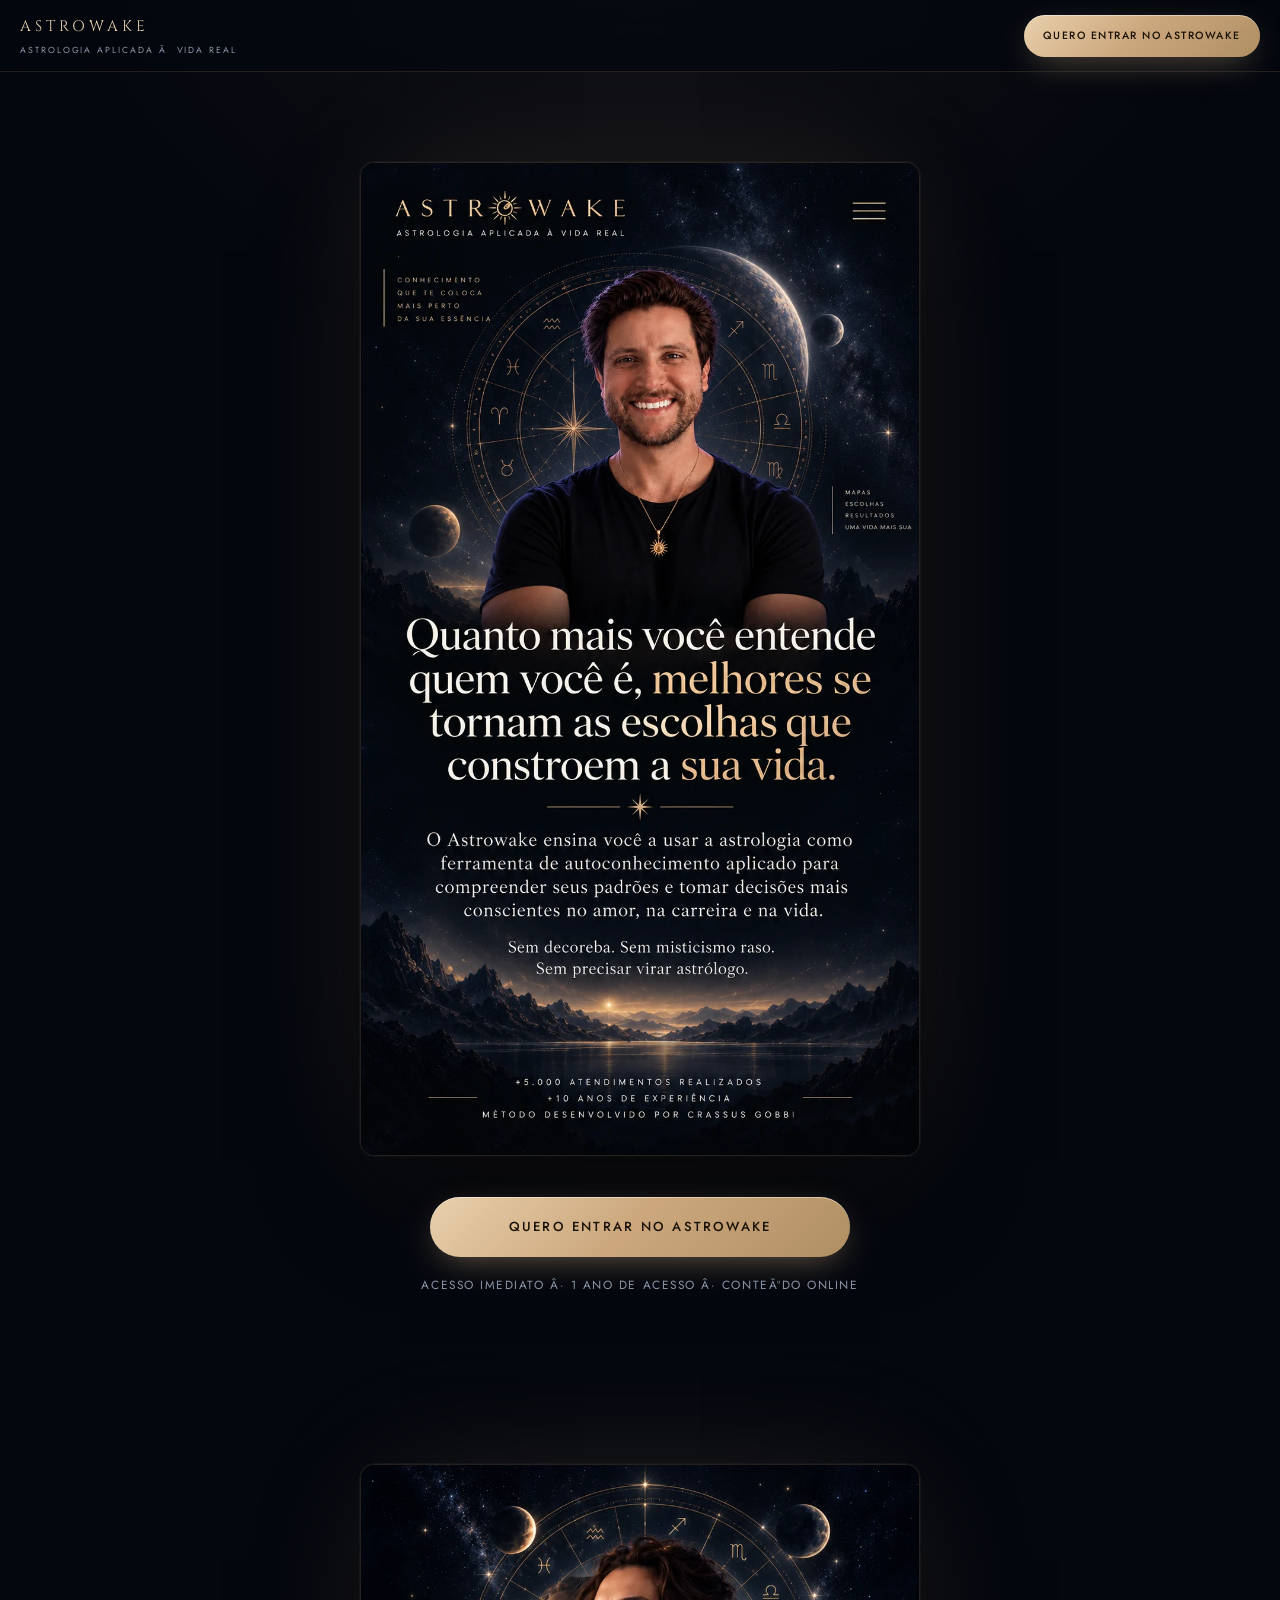
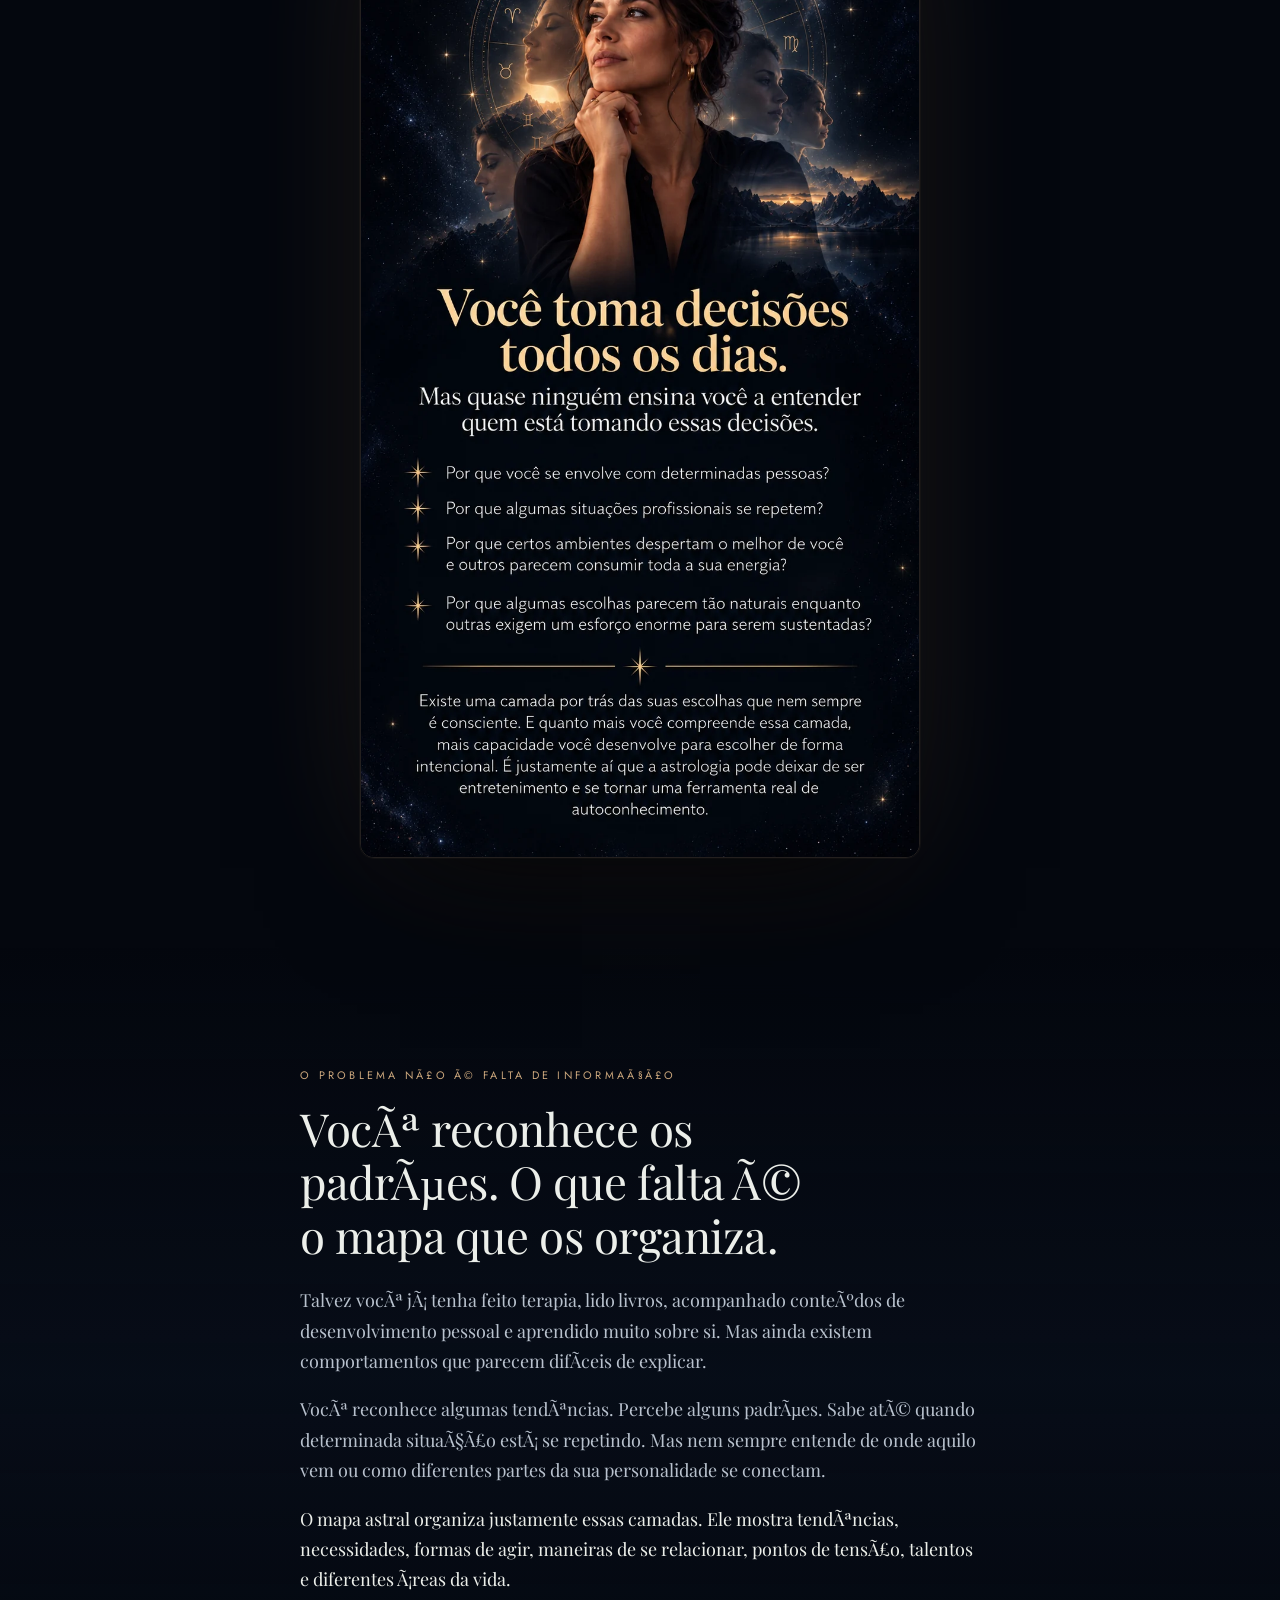
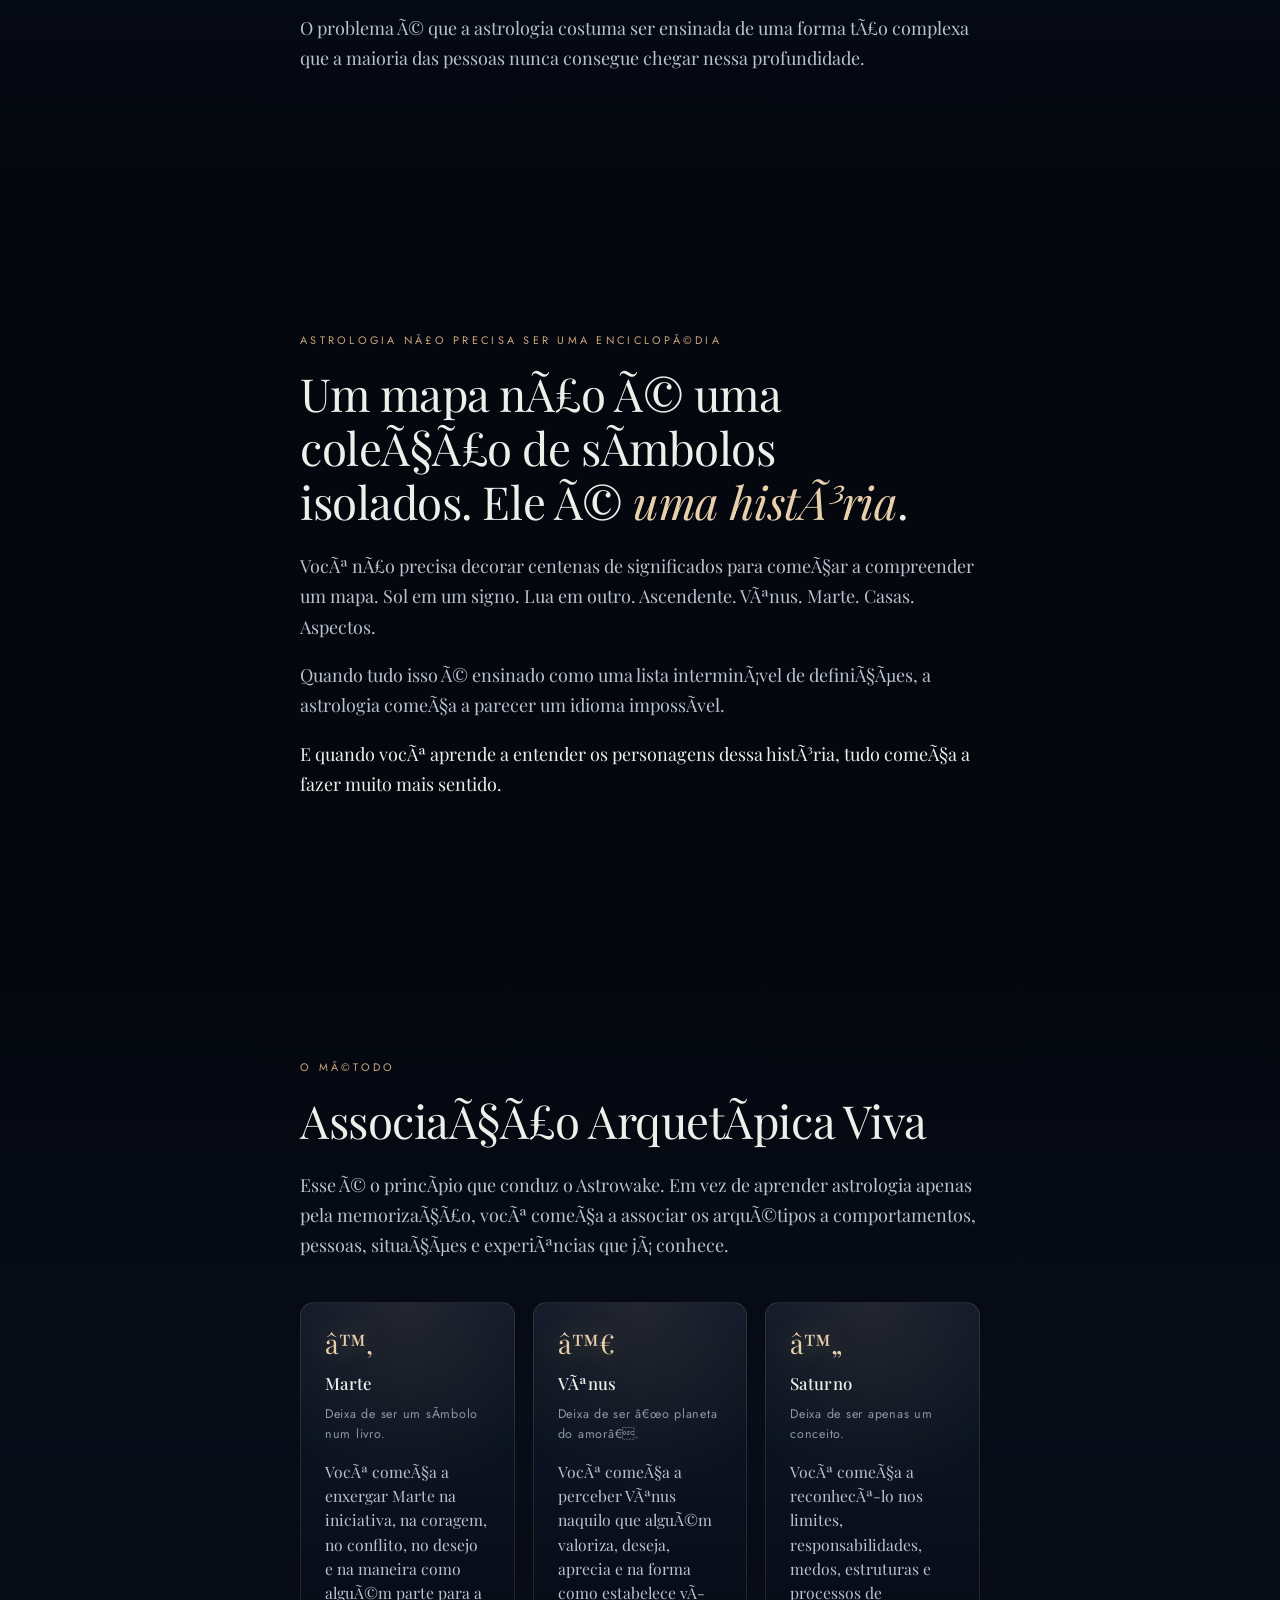
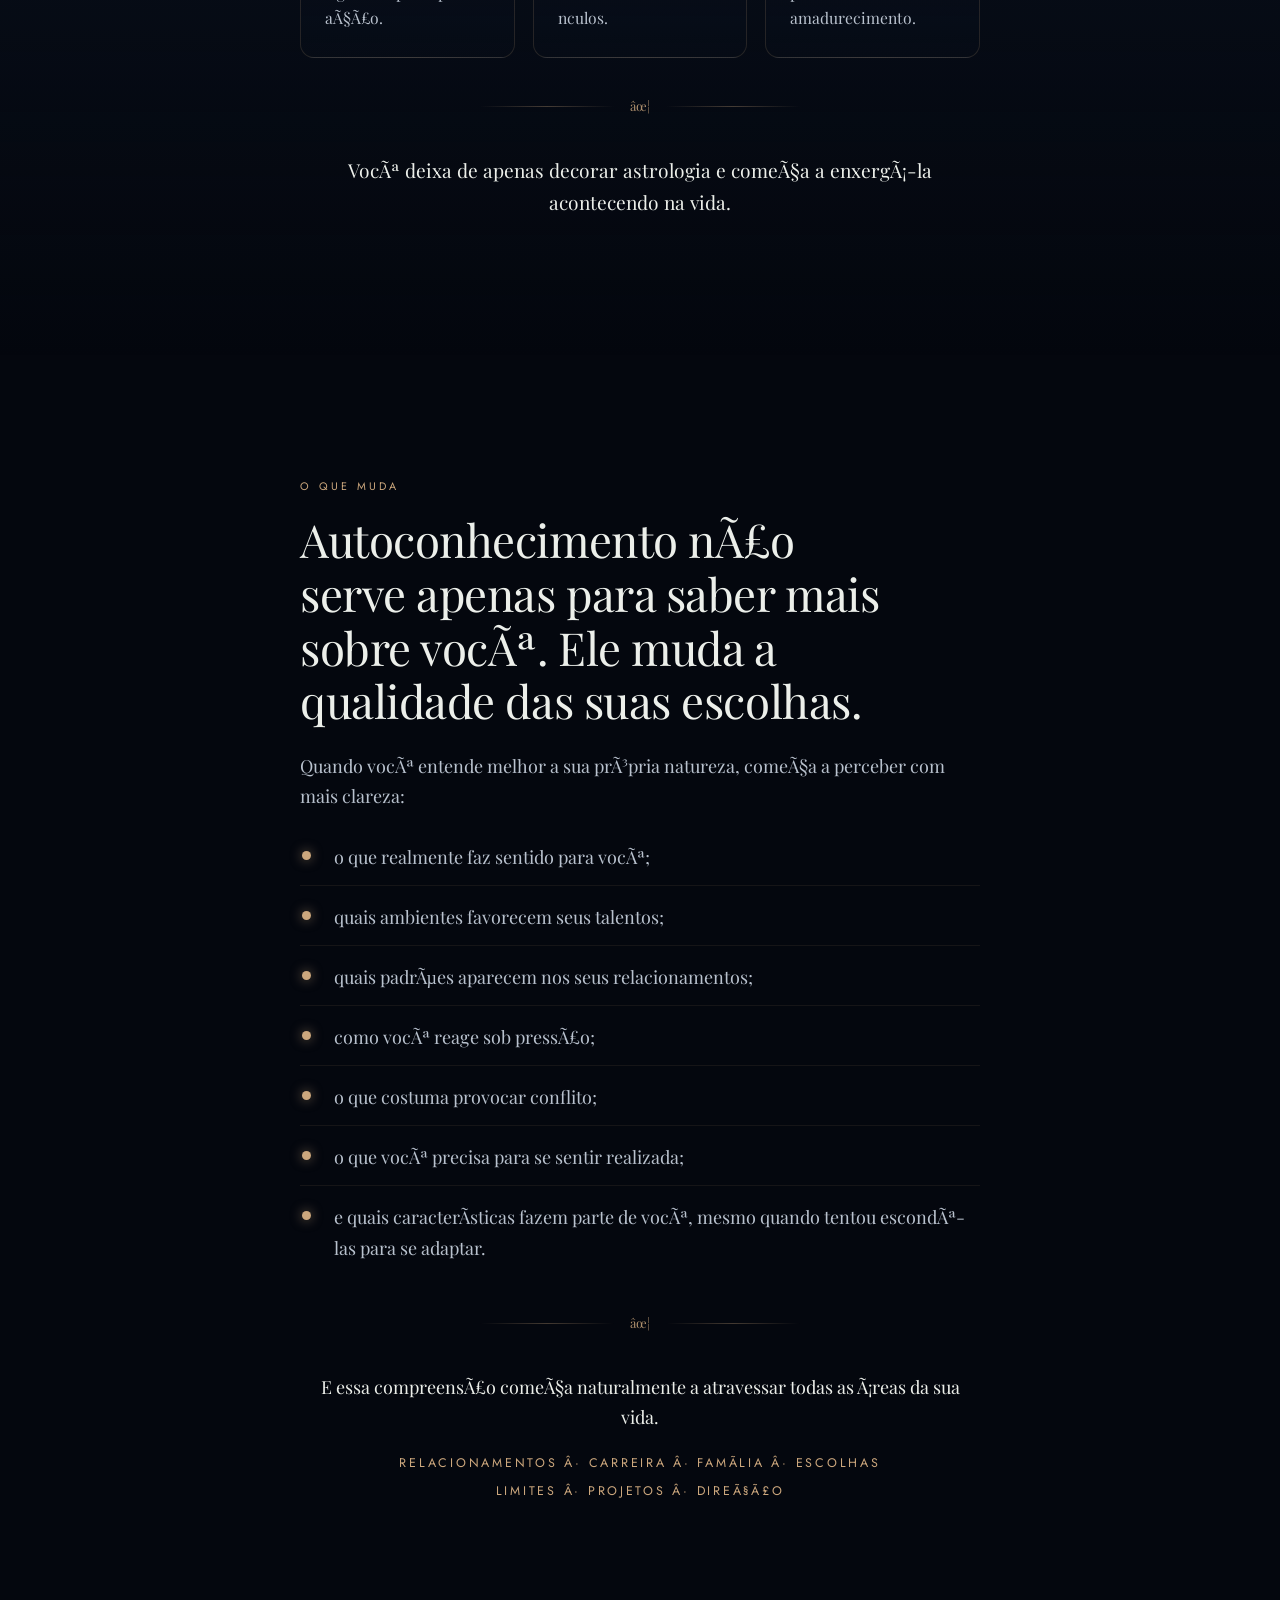
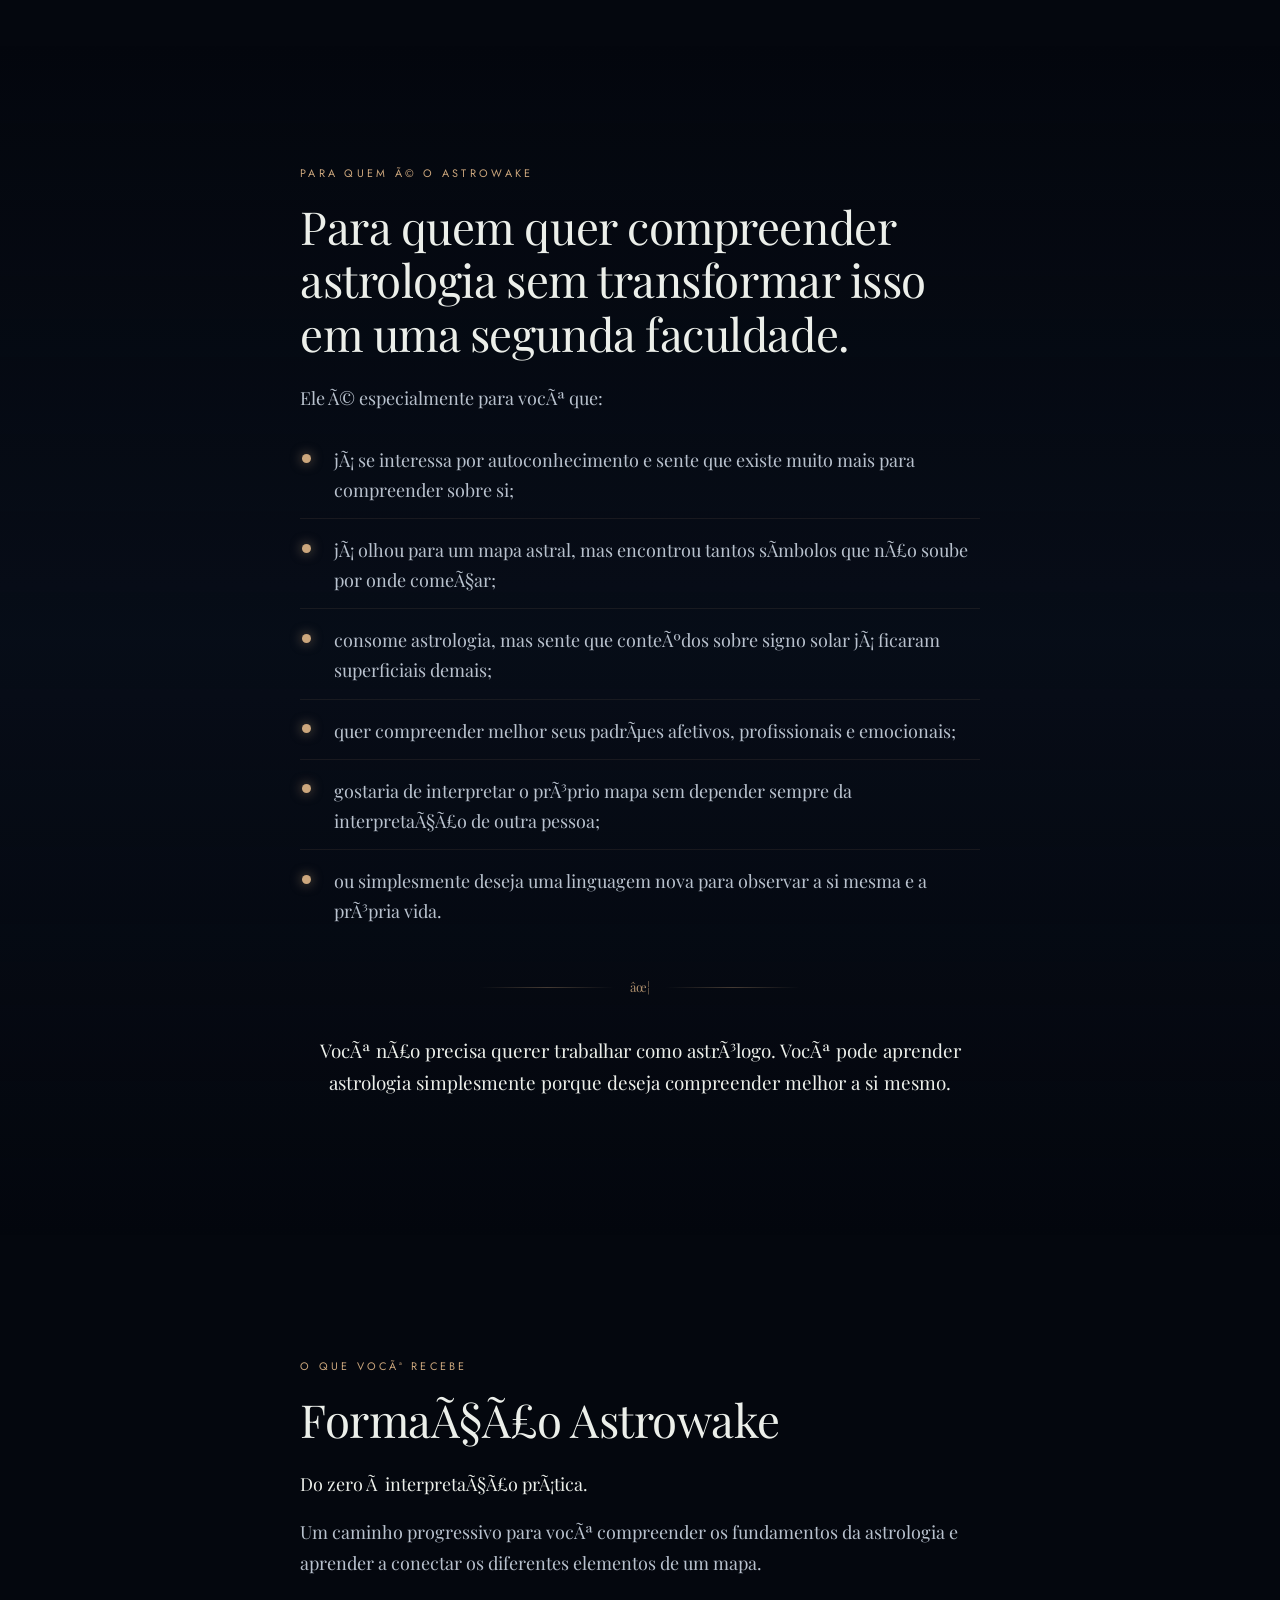
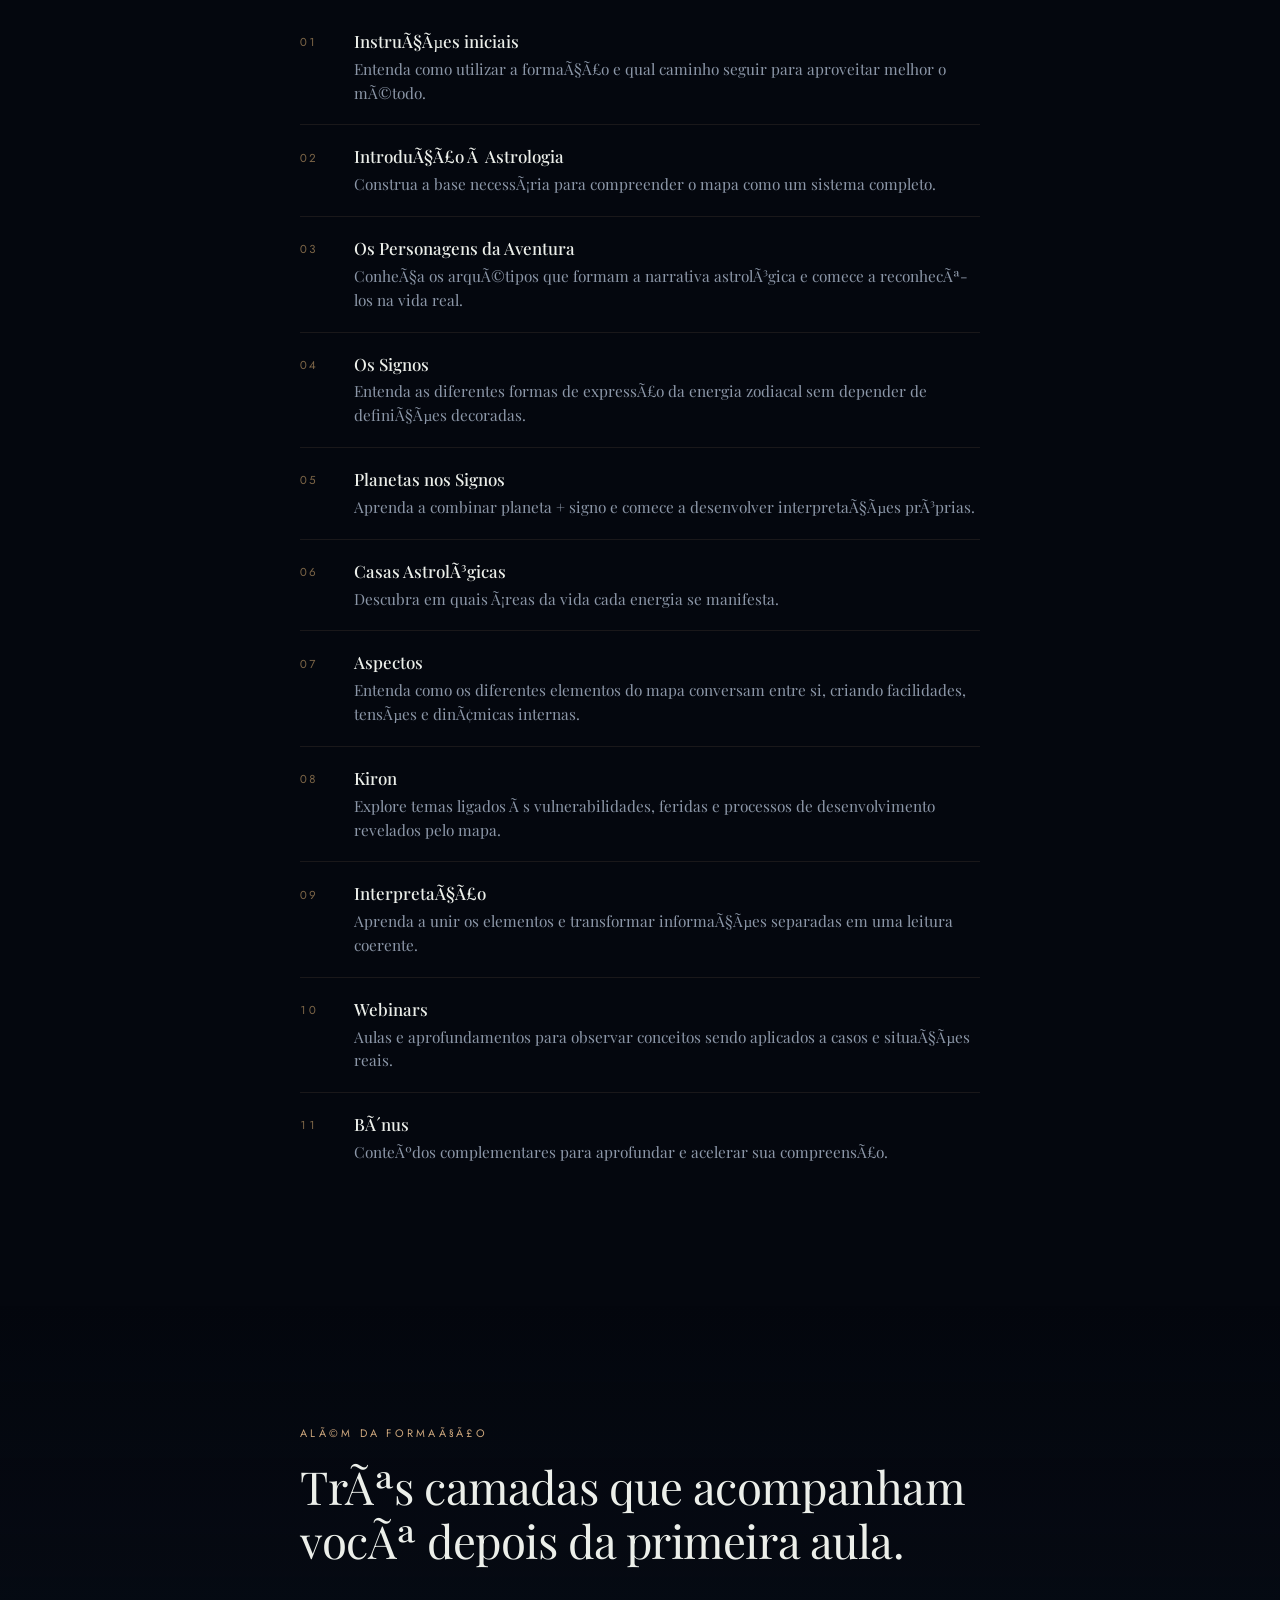
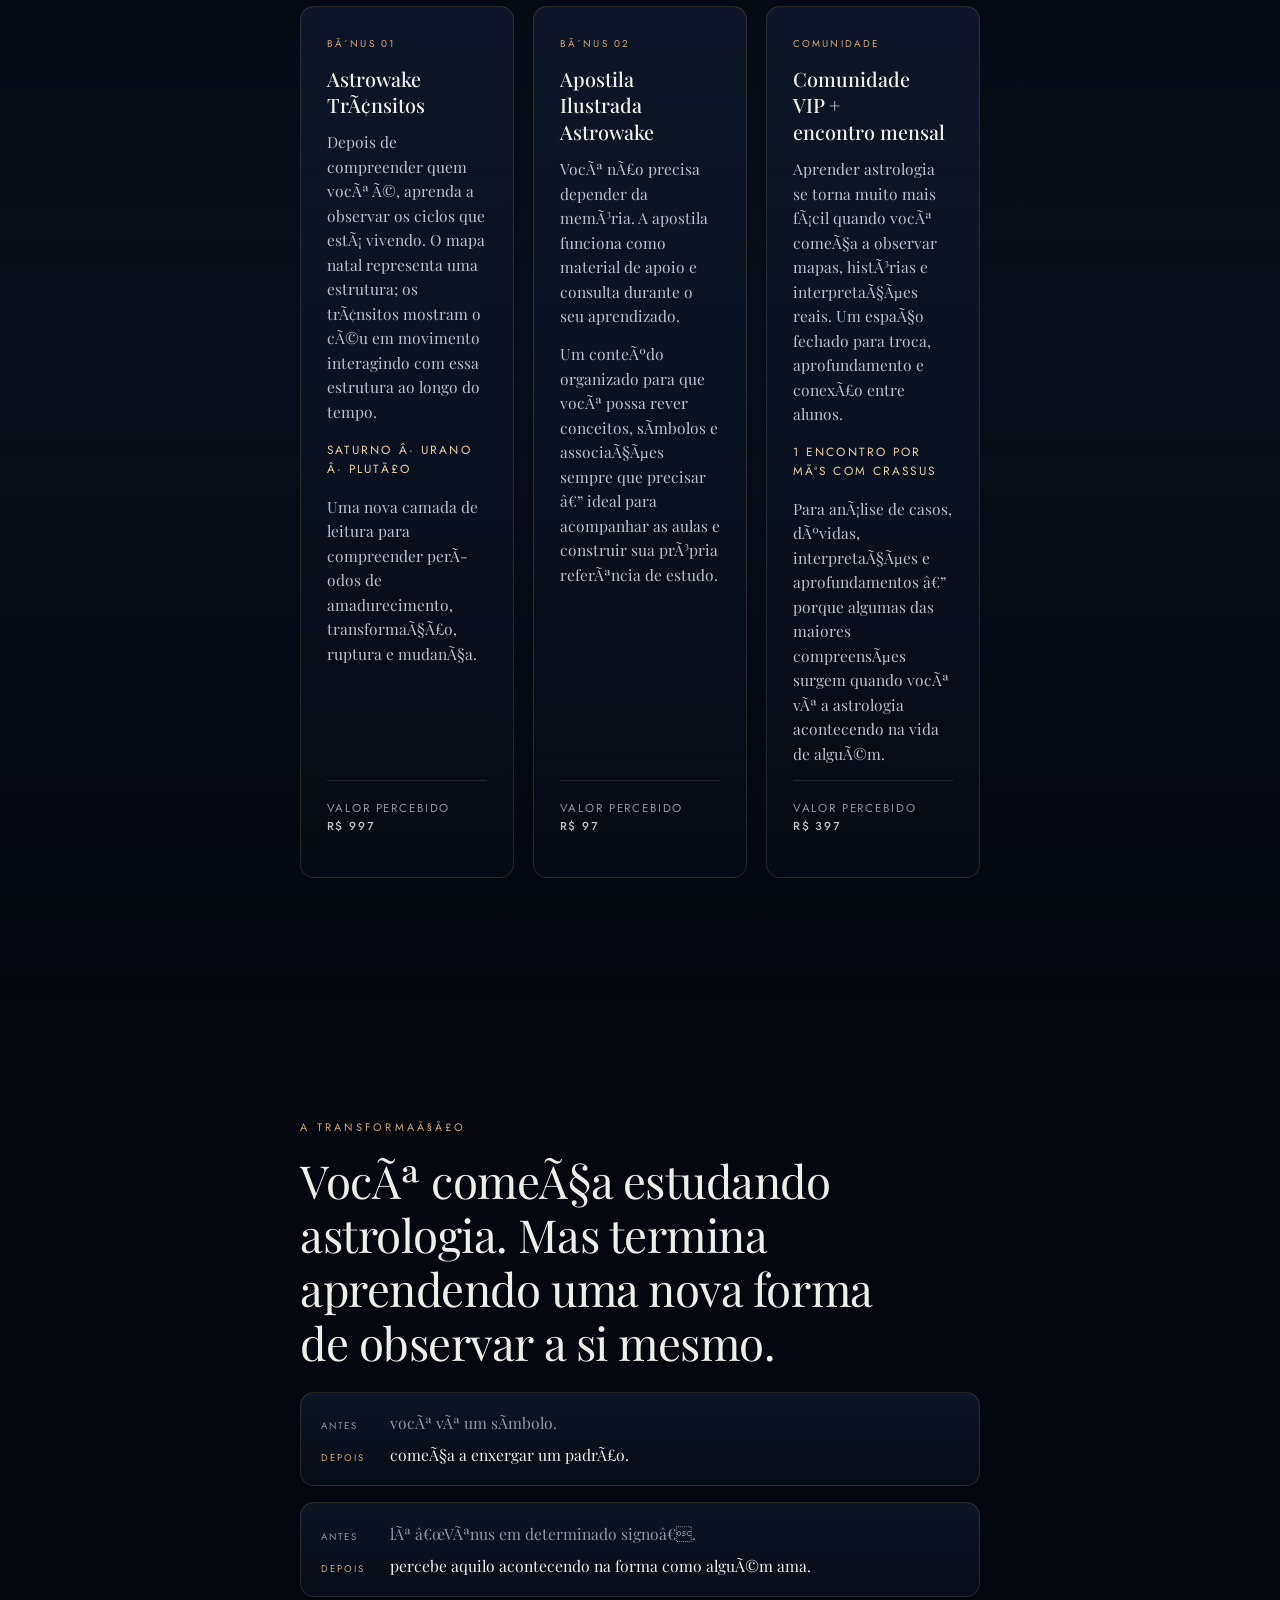
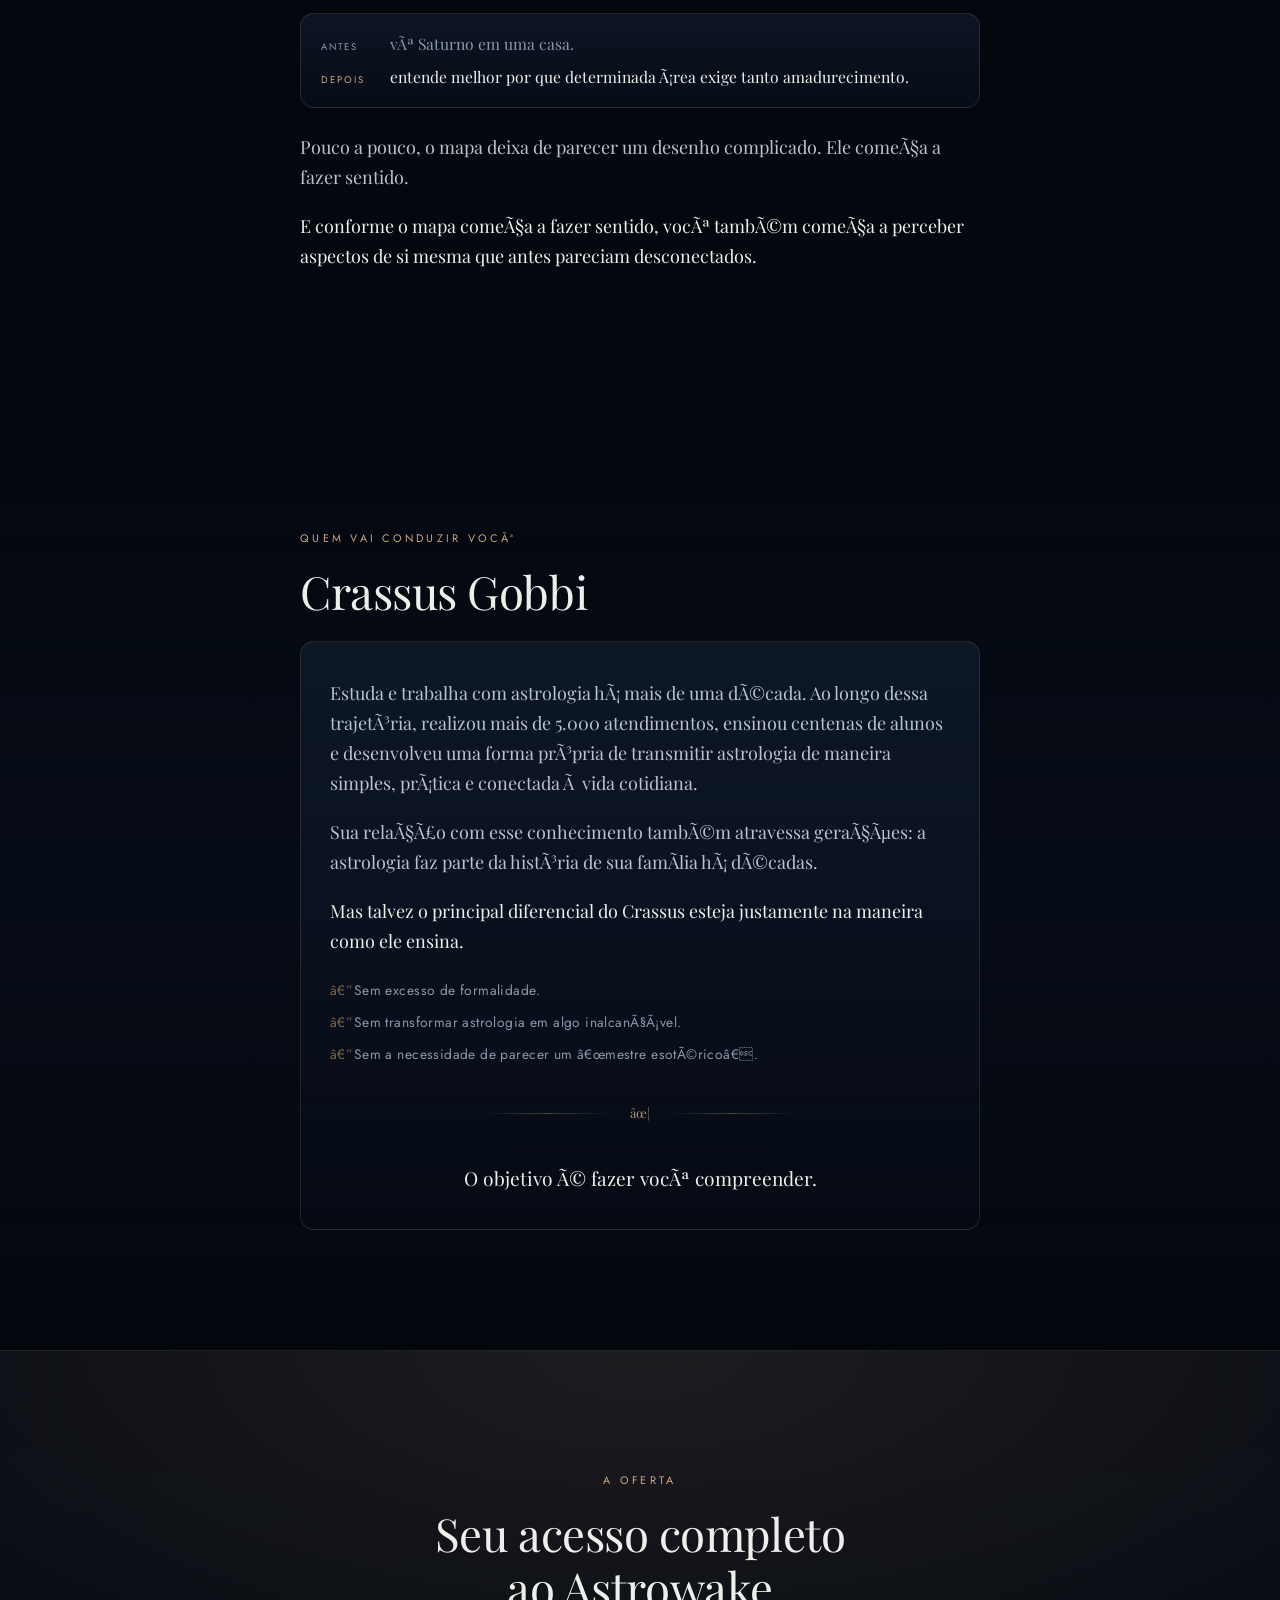
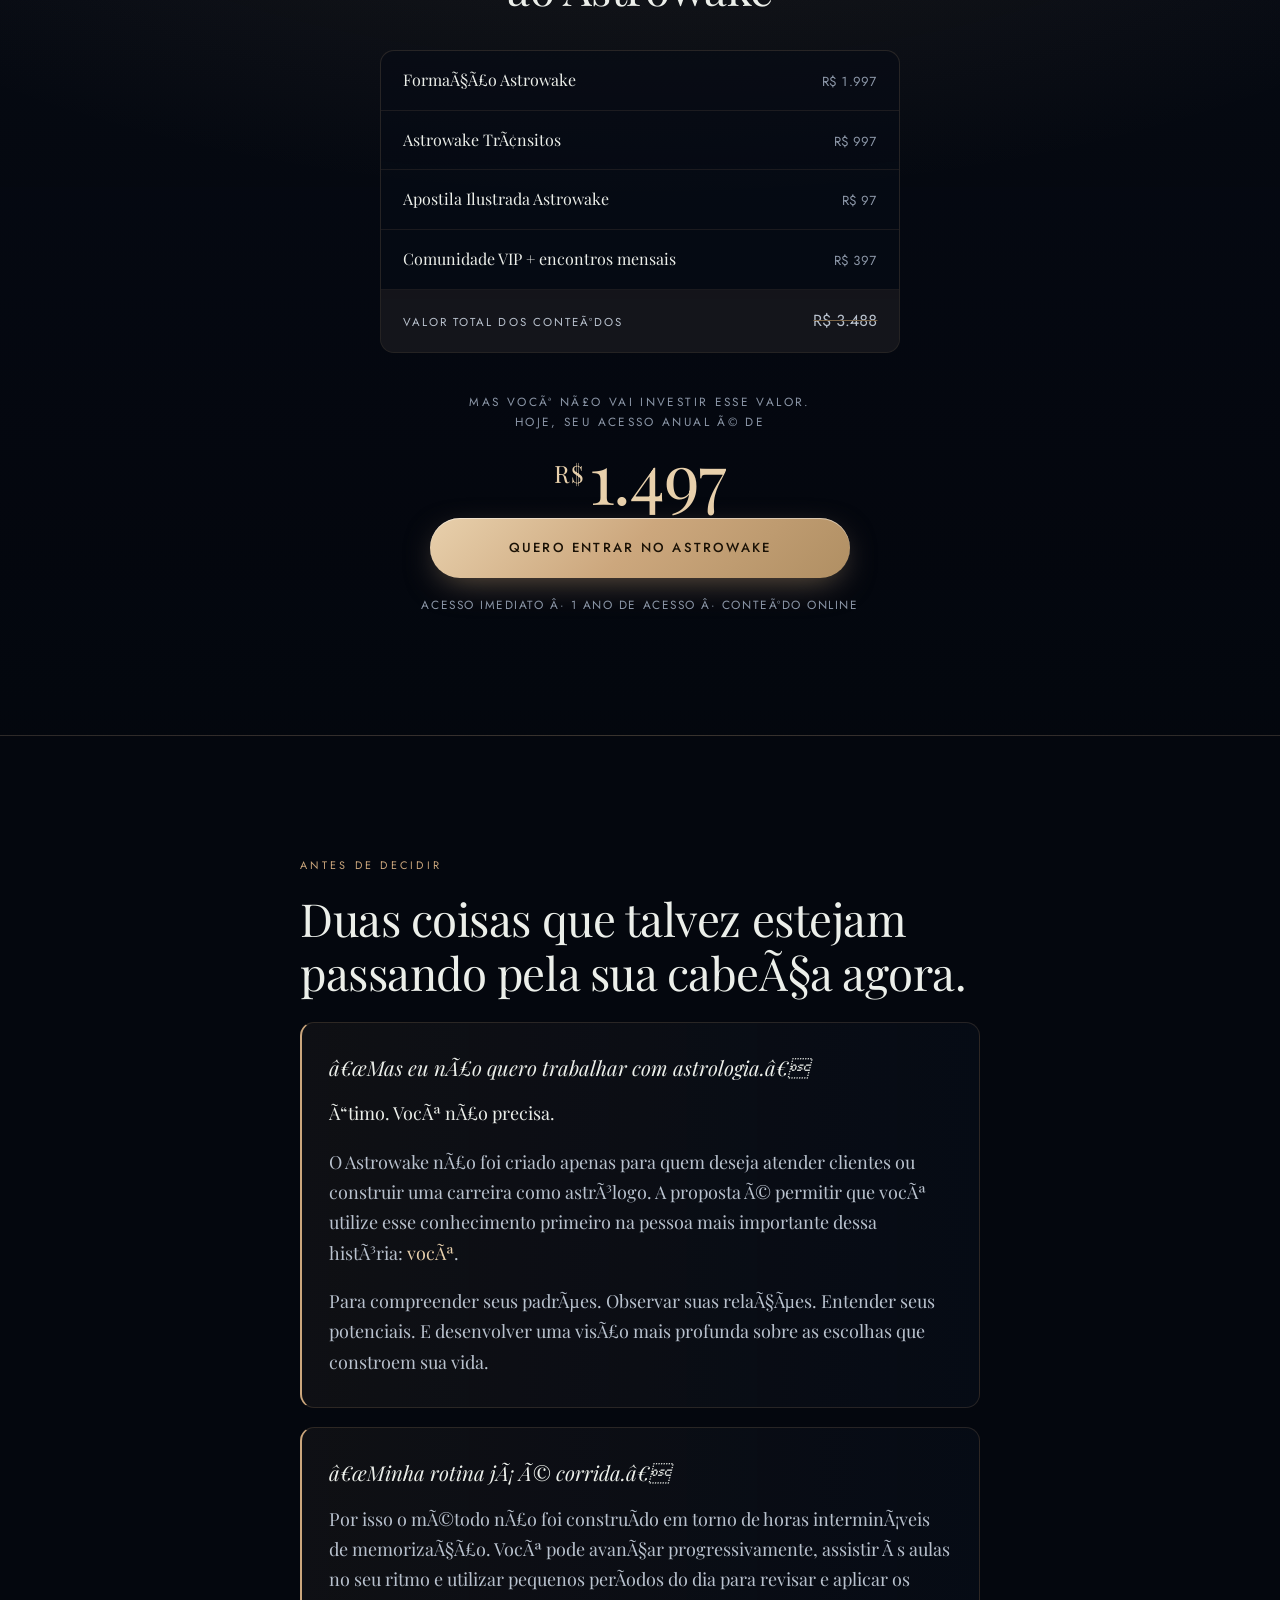
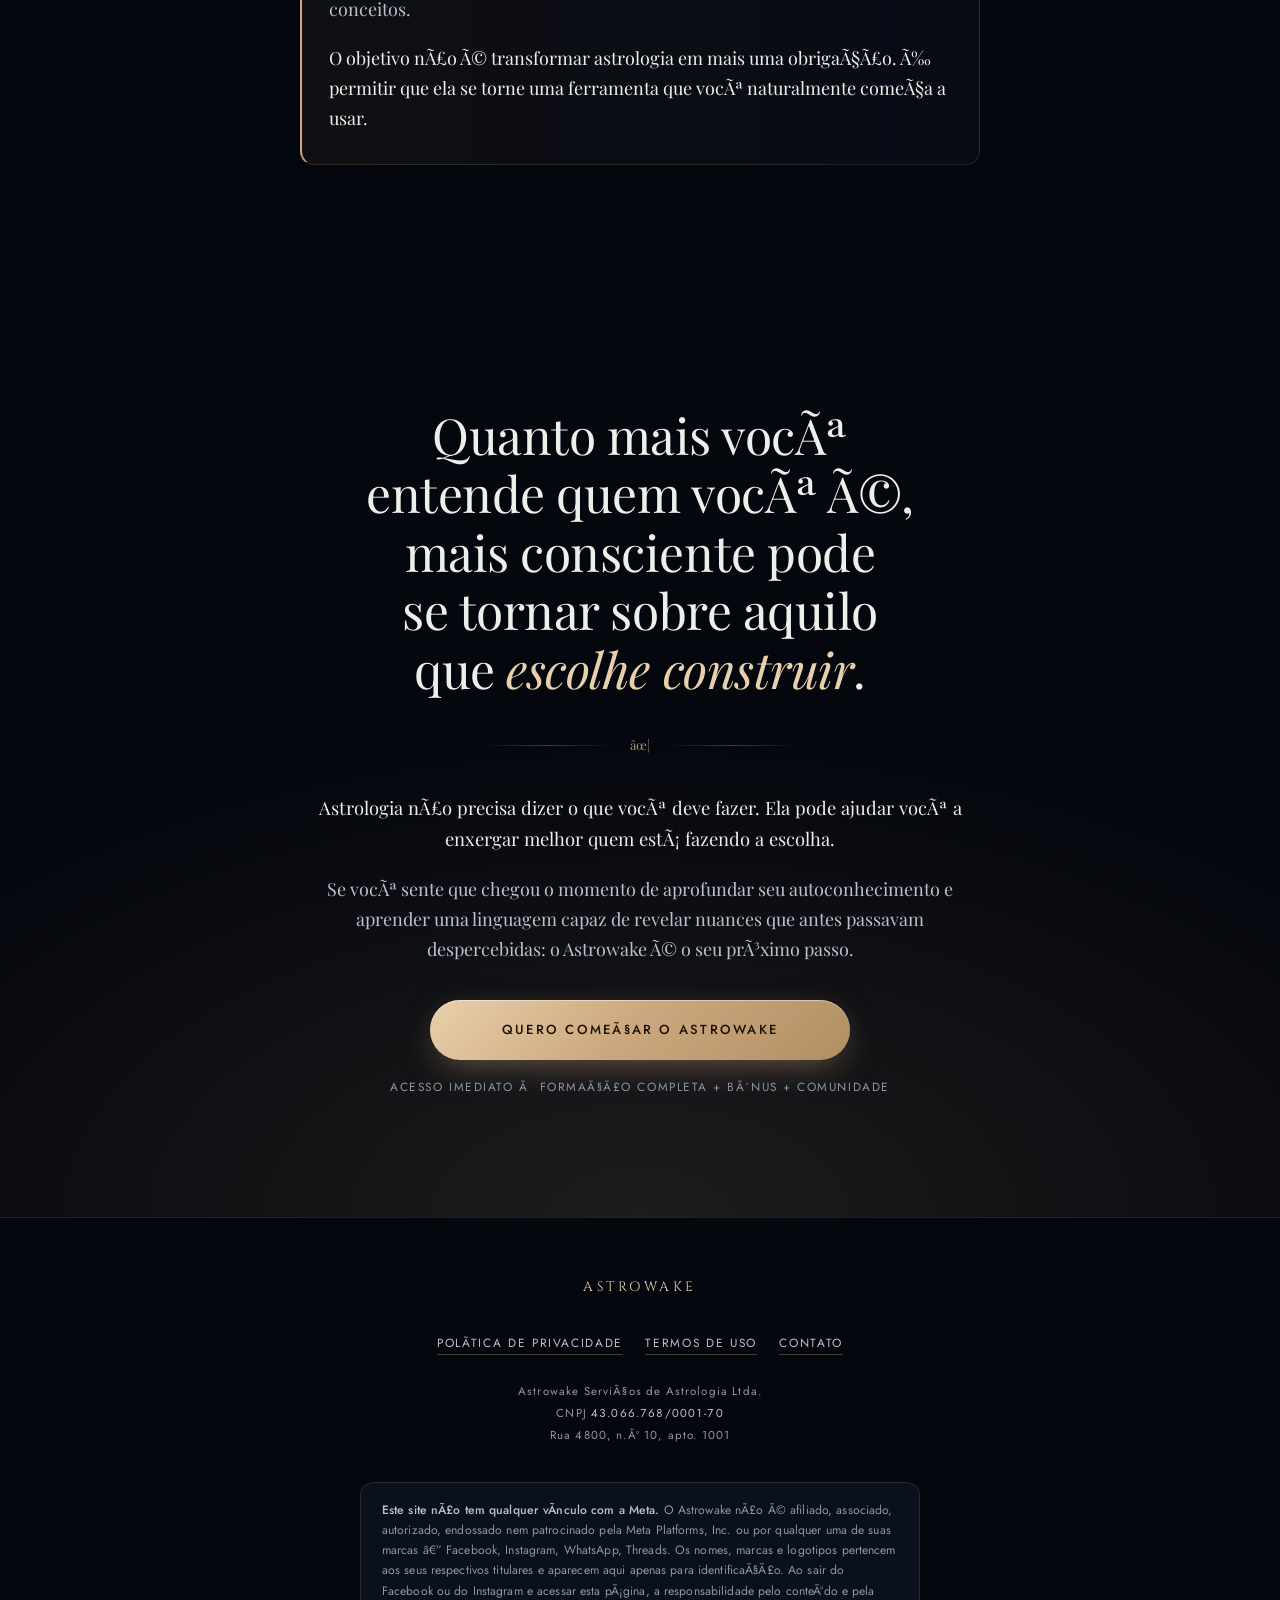
==== commit 62d25402: "fix: fechar modal ao redirecionar e tratar pageshow para historico voltar fechado (bump frontend 1.0" ====
--- a/frontend/index.html
+++ b/frontend/index.html
@@ -4,19 +4,19 @@
 <meta charset="utf-8">
 <meta name="viewport" content="width=device-width, initial-scale=1">
 <title>Astrowake</title>
-<meta name="description" content="Astrologia aplicada à vida real. Compreenda seus padrões e tome decisões mais conscientes no amor, na carreira e na vida.">
-<meta property="og:title" content="Astrowake — Astrologia aplicada à vida real">
-<meta property="og:description" content="Quanto mais você entende quem você é, melhores se tornam as escolhas que constroem a sua vida.">
+<meta name="description" content="Astrologia aplicada Ã  vida real. Compreenda seus padrÃµes e tome decisÃµes mais conscientes no amor, na carreira e na vida.">
+<meta property="og:title" content="Astrowake â€” Astrologia aplicada Ã  vida real">
+<meta property="og:description" content="Quanto mais vocÃª entende quem vocÃª Ã©, melhores se tornam as escolhas que constroem a sua vida.">
 <meta property="og:image" content="assets/hero-mobile.webp">
 <link rel="preconnect" href="https://fonts.googleapis.com">
 <link rel="preconnect" href="https://fonts.gstatic.com" crossorigin>
 <link rel="stylesheet" href="https://fonts.googleapis.com/css2?family=Playfair+Display:ital,wght@0,400;0,500;0,600;1,400&family=Jost:wght@300;400;500&family=Cinzel:wght@400;500&display=swap">
 <style>
 /* ============================================================
-   ASTROWAKE — página de vendas
-   Paleta extraída da própria arte do hero (hero-mobile.png).
-   Tema único e deliberadamente escuro: a página vive no mesmo
-   céu da imagem. Por isso todas as cores são pintadas
+   ASTROWAKE â€” pÃ¡gina de vendas
+   Paleta extraÃ­da da prÃ³pria arte do hero (hero-mobile.png).
+   Tema Ãºnico e deliberadamente escuro: a pÃ¡gina vive no mesmo
+   cÃ©u da imagem. Por isso todas as cores sÃ£o pintadas
    explicitamente, sem depender do tema de quem abre.
    ============================================================ */
 :root{
@@ -57,7 +57,7 @@
 }
 img{max-width:100%;display:block}
 
-/* só o brilho dourado do alto, herdado da arte do hero */
+/* sÃ³ o brilho dourado do alto, herdado da arte do hero */
 body::before{
   content:"";position:fixed;inset:0;z-index:0;pointer-events:none;
   background:radial-gradient(900px 600px at 50% -5%,
@@ -86,7 +86,7 @@
 .col{max-width:var(--col);margin:0 auto}
 .centro{text-align:center}
 
-/* divisor ✦ — motivo tirado da própria arte */
+/* divisor âœ¦ â€” motivo tirado da prÃ³pria arte */
 .divisor{
   display:flex;align-items:center;justify-content:center;gap:1rem;
   margin:2.6rem auto;max-width:320px;color:var(--ouro);
@@ -116,7 +116,7 @@
 }
 @media(min-width:900px){.marca small{display:block;margin-top:.25rem}}
 
-/* ---------- botão ---------- */
+/* ---------- botÃ£o ---------- */
 .cta{
   --altura:60px;
   display:inline-flex;align-items:center;justify-content:center;gap:.6rem;
@@ -144,39 +144,39 @@
 .header-cta{display:none}
 @media(min-width:760px){.header-cta{display:inline-flex}}
 
-/* ---------- seções de arte composta (hero e seção 2) ----------
-   Estas peças já trazem a copy desenhada. No celular sangram de
-   borda a borda; no desktop, como a proporção é vertical, viram
-   pôster emoldurado ao centro — deliberado, não quebrado.       */
+/* ---------- seÃ§Ãµes de arte composta (hero e seÃ§Ã£o 2) ----------
+   Estas peÃ§as jÃ¡ trazem a copy desenhada. No celular sangram de
+   borda a borda; no desktop, como a proporÃ§Ã£o Ã© vertical, viram
+   pÃ´ster emoldurado ao centro â€” deliberado, nÃ£o quebrado.       */
 .arte-secao{padding:0;position:relative}
 /* o hero sobe no empilhamento para que a ponte que mora dentro dele
-   possa pintar por cima da aresta da seção seguinte */
+   possa pintar por cima da aresta da seÃ§Ã£o seguinte */
 .hero{z-index:2}
 
 /* A COSTURA.
-   As peças já nascem quase pretas nas próprias bordas (luminância 5
-   de 255 no pé). Então o corte NÃO é diferença de cor: é o salto de
-   um chão chapado para um céu estrelado, que o olho lê como "começou
+   As peÃ§as jÃ¡ nascem quase pretas nas prÃ³prias bordas (luminÃ¢ncia 5
+   de 255 no pÃ©). EntÃ£o o corte NÃƒO Ã© diferenÃ§a de cor: Ã© o salto de
+   um chÃ£o chapado para um cÃ©u estrelado, que o olho lÃª como "comeÃ§ou
    outra imagem".
 
-   Três coisas resolvem, e as três precisam agir juntas:
-   1. nenhuma linha desenhada na junta  — hairline só no pôster do desktop;
-   2. máscara curta e com curva  — degradê linear sobre preto deixa
-      banda visível, então a rampa é escalonada à mão;
-   3. halo que continua a atmosfera da arte para fora dela, para não
-      existir zona morta contra a qual o céu se destaque.
-
-   A máscara é deliberadamente CURTA (3,5%): mais que isso invade o
-   conteúdo. No hero, "+5.000 atendimentos" vive a 88% da altura e o
-   degradê antigo, de 22%, estava apagando a microprova. */
+   TrÃªs coisas resolvem, e as trÃªs precisam agir juntas:
+   1. nenhuma linha desenhada na junta  â€” hairline sÃ³ no pÃ´ster do desktop;
+   2. mÃ¡scara curta e com curva  â€” degradÃª linear sobre preto deixa
+      banda visÃ­vel, entÃ£o a rampa Ã© escalonada Ã  mÃ£o;
+   3. halo que continua a atmosfera da arte para fora dela, para nÃ£o
+      existir zona morta contra a qual o cÃ©u se destaque.
+
+   A mÃ¡scara Ã© deliberadamente CURTA (3,5%): mais que isso invade o
+   conteÃºdo. No hero, "+5.000 atendimentos" vive a 88% da altura e o
+   degradÃª antigo, de 22%, estava apagando a microprova. */
 .arte{position:relative;margin:0 auto;width:100%}
 .arte img{width:100%;height:auto;display:block}
 
-/* UMA MECÂNICA POR JUNTA, nunca duas.
-   Onde existe ponte, a ponte resolve — máscara junto só brigaria com
+/* UMA MECÃ‚NICA POR JUNTA, nunca duas.
+   Onde existe ponte, a ponte resolve â€” mÃ¡scara junto sÃ³ brigaria com
    ela e devolvia um degrau de 8,6 que eu mesmo tinha criado.
-   Esta máscara é só para a aresta que encosta em texto, não em arte:
-   o pé da seção 2, onde não há ponte. */
+   Esta mÃ¡scara Ã© sÃ³ para a aresta que encosta em texto, nÃ£o em arte:
+   o pÃ© da seÃ§Ã£o 2, onde nÃ£o hÃ¡ ponte. */
 .arte.fecha-embaixo img{
   -webkit-mask-image:var(--fecho);mask-image:var(--fecho);
   -webkit-mask-size:100% 100%;mask-size:100% 100%;
@@ -189,8 +189,8 @@
 }
 @media(min-width:860px){
   .arte-secao{padding:clamp(3.5rem,7vw,6rem) 1.5rem 0}
-  /* no desktop a peça é um pôster: aí a moldura é intencional e a
-     máscara sai de cena, senão as bordas do quadro ficam lavadas */
+  /* no desktop a peÃ§a Ã© um pÃ´ster: aÃ­ a moldura Ã© intencional e a
+     mÃ¡scara sai de cena, senÃ£o as bordas do quadro ficam lavadas */
   .arte{
     max-width:560px;border:1px solid var(--linha);border-radius:var(--r);
     overflow:hidden;
@@ -201,20 +201,20 @@
   .arte.fecha-embaixo img{-webkit-mask-image:none;mask-image:none}
 }
 /* A PONTE.
-   O vão entre o bloco 1 e o bloco 2 é onde mora o botão. Antes ele
-   era cor chapada, e é por isso que as duas arestas apareciam: cada
+   O vÃ£o entre o bloco 1 e o bloco 2 Ã© onde mora o botÃ£o. Antes ele
+   era cor chapada, e Ã© por isso que as duas arestas apareciam: cada
    arte terminava contra um plano liso.
-   A ponte é uma imagem de 4 KB gerada das próprias peças — a aresta
-   de baixo do hero e a aresta de cima da seção 2, borradas até
-   virarem campo de cor e misturadas em smoothstep. Ela AVANÇA 26px
-   por dentro de cada arte, com alfa em rampa, então a sobreposição
-   borra a borda em vez de cobri-la. Não há aresta porque não há mais
+   A ponte Ã© uma imagem de 4 KB gerada das prÃ³prias peÃ§as â€” a aresta
+   de baixo do hero e a aresta de cima da seÃ§Ã£o 2, borradas atÃ©
+   virarem campo de cor e misturadas em smoothstep. Ela AVANÃ‡A 26px
+   por dentro de cada arte, com alfa em rampa, entÃ£o a sobreposiÃ§Ã£o
+   borra a borda em vez de cobri-la. NÃ£o hÃ¡ aresta porque nÃ£o hÃ¡ mais
    nada com contorno ali. */
 .ponte{
   position:relative;z-index:3;   /* precisa pintar por cima da arte seguinte */
-  /* assimétrico: 18px por dentro do hero, 60px por dentro da seção 2.
-     Do lado do hero só existem 25px de escuro limpo abaixo de "MÉTODO
-     DESENVOLVIDO POR CRASSUS GOBBI" — entrar mais borraria a credencial. */
+  /* assimÃ©trico: 18px por dentro do hero, 60px por dentro da seÃ§Ã£o 2.
+     Do lado do hero sÃ³ existem 25px de escuro limpo abaixo de "MÃ‰TODO
+     DESENVOLVIDO POR CRASSUS GOBBI" â€” entrar mais borraria a credencial. */
   margin:-18px 0 -60px;padding:18px 0 60px;
   background:url("assets/ponte.webp") no-repeat center/100% 100%;
 }
@@ -223,11 +223,11 @@
   padding:2.6rem 1.5rem clamp(3.5rem,8vw,5rem);text-align:center;
 }
 @media(min-width:860px){
-  /* no desktop as peças são pôsteres emoldurados e não se encostam:
-     não existe aresta para dissolver */
+  /* no desktop as peÃ§as sÃ£o pÃ´steres emoldurados e nÃ£o se encostam:
+     nÃ£o existe aresta para dissolver */
   .ponte{margin:0;padding:0;background:none}
 }
-/* a seção 2 fecha sem CTA: só respiro antes do próximo bloco */
+/* a seÃ§Ã£o 2 fecha sem CTA: sÃ³ respiro antes do prÃ³ximo bloco */
 .arte-secao.solta{padding-bottom:clamp(3.5rem,8vw,5.5rem)}
 
 /* ---------- listas ---------- */
@@ -239,7 +239,7 @@
 }
 .perguntas li:last-child{border-bottom:0}
 .perguntas li::before{
-  content:"✦";position:absolute;left:0;top:.95rem;
+  content:"âœ¦";position:absolute;left:0;top:.95rem;
   font-size:.6rem;color:var(--ouro-fundo);
 }
 
@@ -255,7 +255,7 @@
   background:var(--ouro);box-shadow:0 0 12px rgba(204,167,125,.6);
 }
 
-/* pares antes → depois */
+/* pares antes â†’ depois */
 .pares{display:grid;gap:1rem;margin:0 0 1.5rem;padding:0;list-style:none}
 .par{
   display:grid;gap:.55rem;padding:1.15rem 1.25rem;
@@ -273,7 +273,7 @@
 .par .antes p{color:var(--texto-3)}
 .par .depois p{color:var(--texto)}
 
-/* ---------- arquétipos (o método) ---------- */
+/* ---------- arquÃ©tipos (o mÃ©todo) ---------- */
 .arquetipos{display:grid;gap:1.1rem;margin-top:2.6rem}
 @media(min-width:820px){.arquetipos{grid-template-columns:repeat(3,1fr)}}
 .arq{
@@ -295,7 +295,7 @@
 }
 .arq p.agora{margin:.35rem 0 0;font-size:.98rem;line-height:1.55;color:var(--texto-2)}
 
-/* ---------- currículo ---------- */
+/* ---------- currÃ­culo ---------- */
 .modulos{counter-reset:m;list-style:none;margin:2rem 0 0;padding:0}
 .modulos li{
   counter-increment:m;position:relative;
@@ -312,7 +312,7 @@
 .modulos h3{font-size:1.06rem;margin-bottom:.25rem}
 .modulos p{margin:0;font-size:.96rem;line-height:1.55;color:var(--texto-3)}
 
-/* ---------- cartões de bônus ---------- */
+/* ---------- cartÃµes de bÃ´nus ---------- */
 .bonus{display:grid;gap:1.2rem;margin-top:2.4rem}
 @media(min-width:900px){.bonus{grid-template-columns:repeat(3,1fr);align-items:stretch}}
 .cartao{
@@ -340,8 +340,8 @@
 
 /* ---------- oferta ---------- */
 .oferta{
-  /* translúcido de propósito: um fundo opaco aqui devolveria uma
-     chapa lisa no meio da página e quebraria a continuidade do céu */
+  /* translÃºcido de propÃ³sito: um fundo opaco aqui devolveria uma
+     chapa lisa no meio da pÃ¡gina e quebraria a continuidade do cÃ©u */
   background:
     radial-gradient(120% 70% at 50% 0%, rgba(204,167,125,.12), transparent 65%),
     linear-gradient(180deg,rgba(7,12,22,.72),rgba(4,7,14,.55));
@@ -385,7 +385,7 @@
 }
 .preco .valor sup{font-size:.34em;vertical-align:.9em;margin-right:.14em;letter-spacing:.05em}
 
-/* ---------- objeções ---------- */
+/* ---------- objeÃ§Ãµes ---------- */
 .objecao{
   padding:1.9rem 1.7rem;border-radius:var(--r);
   border:1px solid var(--linha);border-left:2px solid var(--ouro);
@@ -409,7 +409,7 @@
   color:var(--texto-3);padding-left:1.5rem;position:relative;
 }
 .nao-e li::before{
-  content:"—";position:absolute;left:0;color:var(--ouro-fundo);
+  content:"â€”";position:absolute;left:0;color:var(--ouro-fundo);
 }
 
 /* ---------- fechamento ---------- */
@@ -418,7 +418,7 @@
 }
 .fecho h2{font-size:clamp(2rem,6vw,3.1rem)}
 
-/* ---------- rodapé ---------- */
+/* ---------- rodapÃ© ---------- */
 footer{
   padding:3.2rem 1.5rem 7.5rem;text-align:center;
   border-top:1px solid var(--linha);
@@ -441,9 +441,9 @@
   color:var(--texto-3);margin:1.6rem 0 0;line-height:1.9;
 }
 .empresa b{font-weight:400;color:var(--texto-2);font-variant-numeric:tabular-nums}
-/* O aviso da Meta é exigência prática de quem anuncia: precisa ser
-   legível, não escondido. Texto em caixa baixa e medida curta, porque
-   é para ser lido, ao contrário do resto do juridiquês por aí. */
+/* O aviso da Meta Ã© exigÃªncia prÃ¡tica de quem anuncia: precisa ser
+   legÃ­vel, nÃ£o escondido. Texto em caixa baixa e medida curta, porque
+   Ã© para ser lido, ao contrÃ¡rio do resto do juridiquÃªs por aÃ­. */
 .aviso-meta{
   max-width:560px;margin:2.2rem auto 0;padding:1.1rem 1.3rem;
   border:1px solid var(--linha);border-radius:var(--r);
@@ -457,7 +457,7 @@
   text-transform:uppercase;color:var(--texto-3);margin:2rem 0 0;
 }
 
-/* ---------- barra fixa de CTA (móvel) ---------- */
+/* ---------- barra fixa de CTA (mÃ³vel) ---------- */
 .barra{
   position:fixed;left:0;right:0;bottom:0;z-index:60;
   padding:.7rem 1rem calc(.7rem + env(safe-area-inset-bottom,0px));
@@ -568,7 +568,7 @@
 <header>
   <a class="marca" href="#topo">
     ASTROWAKE
-    <small>Astrologia aplicada à vida real</small>
+    <small>Astrologia aplicada Ã  vida real</small>
   </a>
   <a class="cta pequeno header-cta" href="#oferta">Quero entrar no Astrowake</a>
 </header>
@@ -579,87 +579,87 @@
   <section class="hero arte-secao">
     <div class="arte">
       <img src="assets/hero-mobile.webp" width="941" height="1672"
-           alt="Astrowake — astrologia aplicada à vida real. Quanto mais você entende quem você é, melhores se tornam as escolhas que constroem a sua vida. Método desenvolvido por Crassus Gobbi, com mais de 5.000 atendimentos e mais de 10 anos de experiência."
+           alt="Astrowake â€” astrologia aplicada Ã  vida real. Quanto mais vocÃª entende quem vocÃª Ã©, melhores se tornam as escolhas que constroem a sua vida. MÃ©todo desenvolvido por Crassus Gobbi, com mais de 5.000 atendimentos e mais de 10 anos de experiÃªncia."
            fetchpriority="high" decoding="async">
     </div>
     <div class="ponte">
       <div class="hero-acao">
         <a class="cta largo" href="#oferta">Quero entrar no Astrowake</a>
-        <p class="sob-cta">Acesso imediato · 1 ano de acesso · conteúdo online</p>
+        <p class="sob-cta">Acesso imediato Â· 1 ano de acesso Â· conteÃºdo online</p>
       </div>
     </div>
   </section>
 
   <!-- ============ 2. A GRANDE IDEIA ============
-       Arte composta: a copy do bloco já vem desenhada na peça.
+       Arte composta: a copy do bloco jÃ¡ vem desenhada na peÃ§a.
        O texto abaixo vive no alt, para leitor de tela e busca.  -->
   <section class="arte-secao solta" aria-label="A grande ideia">
-    <!-- sem .revela de propósito: o translateY da entrada abriria,
+    <!-- sem .revela de propÃ³sito: o translateY da entrada abriria,
          por meio segundo, exatamente a fresta que a ponte resolve.
-         Sem máscara no topo também: quem dissolve essa aresta é a
-         ponte, por cima. Duas mecânicas no mesmo lugar brigariam.
-         Só o PÉ leva máscara, porque ali a arte encosta em texto. -->
+         Sem mÃ¡scara no topo tambÃ©m: quem dissolve essa aresta Ã© a
+         ponte, por cima. Duas mecÃ¢nicas no mesmo lugar brigariam.
+         SÃ³ o PÃ‰ leva mÃ¡scara, porque ali a arte encosta em texto. -->
     <div class="arte fecha-embaixo">
-      <!-- sem loading="lazy": é a segunda tela, chega em menos de um
-           scroll, e vi ela entrar em branco na primeira medição -->
+      <!-- sem loading="lazy": Ã© a segunda tela, chega em menos de um
+           scroll, e vi ela entrar em branco na primeira mediÃ§Ã£o -->
       <img src="assets/secao-2.webp" width="941" height="1672" decoding="async"
-           alt="Você toma decisões todos os dias. Mas quase ninguém ensina você a entender quem está tomando essas decisões. Por que você se envolve com determinadas pessoas? Por que algumas situações profissionais se repetem? Por que certos ambientes despertam o melhor de você e outros parecem consumir toda a sua energia? Por que algumas escolhas parecem tão naturais enquanto outras exigem um esforço enorme para serem sustentadas? Existe uma camada por trás das suas escolhas que nem sempre é consciente. E quanto mais você compreende essa camada, mais capacidade você desenvolve para escolher de forma intencional. É justamente aí que a astrologia pode deixar de ser entretenimento e se tornar uma ferramenta real de autoconhecimento.">
+           alt="VocÃª toma decisÃµes todos os dias. Mas quase ninguÃ©m ensina vocÃª a entender quem estÃ¡ tomando essas decisÃµes. Por que vocÃª se envolve com determinadas pessoas? Por que algumas situaÃ§Ãµes profissionais se repetem? Por que certos ambientes despertam o melhor de vocÃª e outros parecem consumir toda a sua energia? Por que algumas escolhas parecem tÃ£o naturais enquanto outras exigem um esforÃ§o enorme para serem sustentadas? Existe uma camada por trÃ¡s das suas escolhas que nem sempre Ã© consciente. E quanto mais vocÃª compreende essa camada, mais capacidade vocÃª desenvolve para escolher de forma intencional. Ã‰ justamente aÃ­ que a astrologia pode deixar de ser entretenimento e se tornar uma ferramenta real de autoconhecimento.">
     </div>
   </section>
 
   <!-- ============ 3. O PROBLEMA ============ -->
   <section style="background:linear-gradient(180deg,transparent,rgba(10,18,32,.55),transparent)">
     <div class="col revela">
-      <p class="rotulo">O problema não é falta de informação</p>
-      <h2>Você reconhece os padrões. O que falta é o mapa que os organiza.</h2>
-      <p>Talvez você já tenha feito terapia, lido livros, acompanhado conteúdos de desenvolvimento pessoal e aprendido muito sobre si. Mas ainda existem comportamentos que parecem difíceis de explicar.</p>
-      <p>Você reconhece algumas tendências. Percebe alguns padrões. Sabe até quando determinada situação está se repetindo. Mas nem sempre entende de onde aquilo vem ou como diferentes partes da sua personalidade se conectam.</p>
-      <p class="forte">O mapa astral organiza justamente essas camadas. Ele mostra tendências, necessidades, formas de agir, maneiras de se relacionar, pontos de tensão, talentos e diferentes áreas da vida.</p>
-      <p>O problema é que a astrologia costuma ser ensinada de uma forma tão complexa que a maioria das pessoas nunca consegue chegar nessa profundidade.</p>
-    </div>
-  </section>
-
-  <!-- ============ 4. NÃO PRECISA SER ENCICLOPÉDIA ============ -->
+      <p class="rotulo">O problema nÃ£o Ã© falta de informaÃ§Ã£o</p>
+      <h2>VocÃª reconhece os padrÃµes. O que falta Ã© o mapa que os organiza.</h2>
+      <p>Talvez vocÃª jÃ¡ tenha feito terapia, lido livros, acompanhado conteÃºdos de desenvolvimento pessoal e aprendido muito sobre si. Mas ainda existem comportamentos que parecem difÃ­ceis de explicar.</p>
+      <p>VocÃª reconhece algumas tendÃªncias. Percebe alguns padrÃµes. Sabe atÃ© quando determinada situaÃ§Ã£o estÃ¡ se repetindo. Mas nem sempre entende de onde aquilo vem ou como diferentes partes da sua personalidade se conectam.</p>
+      <p class="forte">O mapa astral organiza justamente essas camadas. Ele mostra tendÃªncias, necessidades, formas de agir, maneiras de se relacionar, pontos de tensÃ£o, talentos e diferentes Ã¡reas da vida.</p>
+      <p>O problema Ã© que a astrologia costuma ser ensinada de uma forma tÃ£o complexa que a maioria das pessoas nunca consegue chegar nessa profundidade.</p>
+    </div>
+  </section>
+
+  <!-- ============ 4. NÃƒO PRECISA SER ENCICLOPÃ‰DIA ============ -->
   <section>
     <div class="col revela">
-      <p class="rotulo">Astrologia não precisa ser uma enciclopédia</p>
-      <h2>Um mapa não é uma coleção de símbolos isolados. Ele é <em>uma história</em>.</h2>
-      <p>Você não precisa decorar centenas de significados para começar a compreender um mapa. Sol em um signo. Lua em outro. Ascendente. Vênus. Marte. Casas. Aspectos.</p>
-      <p>Quando tudo isso é ensinado como uma lista interminável de definições, a astrologia começa a parecer um idioma impossível.</p>
-      <p class="forte">E quando você aprende a entender os personagens dessa história, tudo começa a fazer muito mais sentido.</p>
-    </div>
-  </section>
-
-  <!-- ============ 5. O MÉTODO ============ -->
+      <p class="rotulo">Astrologia nÃ£o precisa ser uma enciclopÃ©dia</p>
+      <h2>Um mapa nÃ£o Ã© uma coleÃ§Ã£o de sÃ­mbolos isolados. Ele Ã© <em>uma histÃ³ria</em>.</h2>
+      <p>VocÃª nÃ£o precisa decorar centenas de significados para comeÃ§ar a compreender um mapa. Sol em um signo. Lua em outro. Ascendente. VÃªnus. Marte. Casas. Aspectos.</p>
+      <p>Quando tudo isso Ã© ensinado como uma lista interminÃ¡vel de definiÃ§Ãµes, a astrologia comeÃ§a a parecer um idioma impossÃ­vel.</p>
+      <p class="forte">E quando vocÃª aprende a entender os personagens dessa histÃ³ria, tudo comeÃ§a a fazer muito mais sentido.</p>
+    </div>
+  </section>
+
+  <!-- ============ 5. O MÃ‰TODO ============ -->
   <section style="background:linear-gradient(180deg,transparent,rgba(10,18,32,.6),transparent)">
     <div class="col revela">
-      <p class="rotulo">O método</p>
-      <h2>Associação Arquetípica Viva</h2>
-      <p>Esse é o princípio que conduz o Astrowake. Em vez de aprender astrologia apenas pela memorização, você começa a associar os arquétipos a comportamentos, pessoas, situações e experiências que já conhece.</p>
+      <p class="rotulo">O mÃ©todo</p>
+      <h2>AssociaÃ§Ã£o ArquetÃ­pica Viva</h2>
+      <p>Esse Ã© o princÃ­pio que conduz o Astrowake. Em vez de aprender astrologia apenas pela memorizaÃ§Ã£o, vocÃª comeÃ§a a associar os arquÃ©tipos a comportamentos, pessoas, situaÃ§Ãµes e experiÃªncias que jÃ¡ conhece.</p>
 
       <div class="arquetipos">
         <article class="arq">
-          <div class="glifo" aria-hidden="true">♂</div>
+          <div class="glifo" aria-hidden="true">â™‚</div>
           <h3>Marte</h3>
-          <p class="antes-txt">Deixa de ser um símbolo num livro.</p>
-          <p class="agora">Você começa a enxergar Marte na iniciativa, na coragem, no conflito, no desejo e na maneira como alguém parte para a ação.</p>
+          <p class="antes-txt">Deixa de ser um sÃ­mbolo num livro.</p>
+          <p class="agora">VocÃª comeÃ§a a enxergar Marte na iniciativa, na coragem, no conflito, no desejo e na maneira como alguÃ©m parte para a aÃ§Ã£o.</p>
         </article>
         <article class="arq">
-          <div class="glifo" aria-hidden="true">♀</div>
-          <h3>Vênus</h3>
-          <p class="antes-txt">Deixa de ser “o planeta do amor”.</p>
-          <p class="agora">Você começa a perceber Vênus naquilo que alguém valoriza, deseja, aprecia e na forma como estabelece vínculos.</p>
+          <div class="glifo" aria-hidden="true">â™€</div>
+          <h3>VÃªnus</h3>
+          <p class="antes-txt">Deixa de ser â€œo planeta do amorâ€.</p>
+          <p class="agora">VocÃª comeÃ§a a perceber VÃªnus naquilo que alguÃ©m valoriza, deseja, aprecia e na forma como estabelece vÃ­nculos.</p>
         </article>
         <article class="arq">
-          <div class="glifo" aria-hidden="true">♄</div>
+          <div class="glifo" aria-hidden="true">â™„</div>
           <h3>Saturno</h3>
           <p class="antes-txt">Deixa de ser apenas um conceito.</p>
-          <p class="agora">Você começa a reconhecê-lo nos limites, responsabilidades, medos, estruturas e processos de amadurecimento.</p>
+          <p class="agora">VocÃª comeÃ§a a reconhecÃª-lo nos limites, responsabilidades, medos, estruturas e processos de amadurecimento.</p>
         </article>
       </div>
 
-      <div class="divisor" aria-hidden="true"><span>✦</span></div>
-      <p class="forte centro" style="font-size:1.2rem">Você deixa de apenas decorar astrologia e começa a enxergá-la acontecendo na vida.</p>
+      <div class="divisor" aria-hidden="true"><span>âœ¦</span></div>
+      <p class="forte centro" style="font-size:1.2rem">VocÃª deixa de apenas decorar astrologia e comeÃ§a a enxergÃ¡-la acontecendo na vida.</p>
     </div>
   </section>
 
@@ -667,146 +667,146 @@
   <section>
     <div class="col revela">
       <p class="rotulo">O que muda</p>
-      <h2>Autoconhecimento não serve apenas para saber mais sobre você. Ele muda a qualidade das suas escolhas.</h2>
-      <p>Quando você entende melhor a sua própria natureza, começa a perceber com mais clareza:</p>
+      <h2>Autoconhecimento nÃ£o serve apenas para saber mais sobre vocÃª. Ele muda a qualidade das suas escolhas.</h2>
+      <p>Quando vocÃª entende melhor a sua prÃ³pria natureza, comeÃ§a a perceber com mais clareza:</p>
       <ul class="checks">
-        <li>o que realmente faz sentido para você;</li>
+        <li>o que realmente faz sentido para vocÃª;</li>
         <li>quais ambientes favorecem seus talentos;</li>
-        <li>quais padrões aparecem nos seus relacionamentos;</li>
-        <li>como você reage sob pressão;</li>
+        <li>quais padrÃµes aparecem nos seus relacionamentos;</li>
+        <li>como vocÃª reage sob pressÃ£o;</li>
         <li>o que costuma provocar conflito;</li>
-        <li>o que você precisa para se sentir realizada;</li>
-        <li>e quais características fazem parte de você, mesmo quando tentou escondê-las para se adaptar.</li>
+        <li>o que vocÃª precisa para se sentir realizada;</li>
+        <li>e quais caracterÃ­sticas fazem parte de vocÃª, mesmo quando tentou escondÃª-las para se adaptar.</li>
       </ul>
-      <div class="divisor" aria-hidden="true"><span>✦</span></div>
-      <p class="centro forte">E essa compreensão começa naturalmente a atravessar todas as áreas da sua vida.</p>
+      <div class="divisor" aria-hidden="true"><span>âœ¦</span></div>
+      <p class="centro forte">E essa compreensÃ£o comeÃ§a naturalmente a atravessar todas as Ã¡reas da sua vida.</p>
       <p class="centro" style="font-family:var(--sans);font-size:.78rem;letter-spacing:.22em;text-transform:uppercase;color:var(--ouro);line-height:2.2">
-        Relacionamentos · Carreira · Família · Escolhas<br>Limites · Projetos · Direção
+        Relacionamentos Â· Carreira Â· FamÃ­lia Â· Escolhas<br>Limites Â· Projetos Â· DireÃ§Ã£o
       </p>
     </div>
   </section>
 
-  <!-- ============ 7. PARA QUEM É ============ -->
+  <!-- ============ 7. PARA QUEM Ã‰ ============ -->
   <section style="background:linear-gradient(180deg,transparent,rgba(10,18,32,.55),transparent)">
     <div class="col revela">
-      <p class="rotulo">Para quem é o Astrowake</p>
+      <p class="rotulo">Para quem Ã© o Astrowake</p>
       <h2>Para quem quer compreender astrologia sem transformar isso em uma segunda faculdade.</h2>
-      <p>Ele é especialmente para você que:</p>
+      <p>Ele Ã© especialmente para vocÃª que:</p>
       <ul class="checks">
-        <li>já se interessa por autoconhecimento e sente que existe muito mais para compreender sobre si;</li>
-        <li>já olhou para um mapa astral, mas encontrou tantos símbolos que não soube por onde começar;</li>
-        <li>consome astrologia, mas sente que conteúdos sobre signo solar já ficaram superficiais demais;</li>
-        <li>quer compreender melhor seus padrões afetivos, profissionais e emocionais;</li>
-        <li>gostaria de interpretar o próprio mapa sem depender sempre da interpretação de outra pessoa;</li>
-        <li>ou simplesmente deseja uma linguagem nova para observar a si mesma e a própria vida.</li>
+        <li>jÃ¡ se interessa por autoconhecimento e sente que existe muito mais para compreender sobre si;</li>
+        <li>jÃ¡ olhou para um mapa astral, mas encontrou tantos sÃ­mbolos que nÃ£o soube por onde comeÃ§ar;</li>
+        <li>consome astrologia, mas sente que conteÃºdos sobre signo solar jÃ¡ ficaram superficiais demais;</li>
+        <li>quer compreender melhor seus padrÃµes afetivos, profissionais e emocionais;</li>
+        <li>gostaria de interpretar o prÃ³prio mapa sem depender sempre da interpretaÃ§Ã£o de outra pessoa;</li>
+        <li>ou simplesmente deseja uma linguagem nova para observar a si mesma e a prÃ³pria vida.</li>
       </ul>
-      <div class="divisor" aria-hidden="true"><span>✦</span></div>
-      <p class="centro forte" style="font-size:1.18rem">Você não precisa querer trabalhar como astrólogo. Você pode aprender astrologia simplesmente porque deseja compreender melhor a si mesmo.</p>
-    </div>
-  </section>
-
-  <!-- ============ 8. O QUE VOCÊ RECEBE ============ -->
+      <div class="divisor" aria-hidden="true"><span>âœ¦</span></div>
+      <p class="centro forte" style="font-size:1.18rem">VocÃª nÃ£o precisa querer trabalhar como astrÃ³logo. VocÃª pode aprender astrologia simplesmente porque deseja compreender melhor a si mesmo.</p>
+    </div>
+  </section>
+
+  <!-- ============ 8. O QUE VOCÃŠ RECEBE ============ -->
   <section>
     <div class="col revela">
-      <p class="rotulo">O que você recebe</p>
-      <h2>Formação Astrowake</h2>
-      <p class="forte">Do zero à interpretação prática.</p>
-      <p>Um caminho progressivo para você compreender os fundamentos da astrologia e aprender a conectar os diferentes elementos de um mapa.</p>
+      <p class="rotulo">O que vocÃª recebe</p>
+      <h2>FormaÃ§Ã£o Astrowake</h2>
+      <p class="forte">Do zero Ã  interpretaÃ§Ã£o prÃ¡tica.</p>
+      <p>Um caminho progressivo para vocÃª compreender os fundamentos da astrologia e aprender a conectar os diferentes elementos de um mapa.</p>
 
       <ol class="modulos">
-        <li><h3>Instruções iniciais</h3><p>Entenda como utilizar a formação e qual caminho seguir para aproveitar melhor o método.</p></li>
-        <li><h3>Introdução à Astrologia</h3><p>Construa a base necessária para compreender o mapa como um sistema completo.</p></li>
-        <li><h3>Os Personagens da Aventura</h3><p>Conheça os arquétipos que formam a narrativa astrológica e comece a reconhecê-los na vida real.</p></li>
-        <li><h3>Os Signos</h3><p>Entenda as diferentes formas de expressão da energia zodiacal sem depender de definições decoradas.</p></li>
-        <li><h3>Planetas nos Signos</h3><p>Aprenda a combinar planeta + signo e comece a desenvolver interpretações próprias.</p></li>
-        <li><h3>Casas Astrológicas</h3><p>Descubra em quais áreas da vida cada energia se manifesta.</p></li>
-        <li><h3>Aspectos</h3><p>Entenda como os diferentes elementos do mapa conversam entre si, criando facilidades, tensões e dinâmicas internas.</p></li>
-        <li><h3>Kiron</h3><p>Explore temas ligados às vulnerabilidades, feridas e processos de desenvolvimento revelados pelo mapa.</p></li>
-        <li><h3>Interpretação</h3><p>Aprenda a unir os elementos e transformar informações separadas em uma leitura coerente.</p></li>
-        <li><h3>Webinars</h3><p>Aulas e aprofundamentos para observar conceitos sendo aplicados a casos e situações reais.</p></li>
-        <li><h3>Bônus</h3><p>Conteúdos complementares para aprofundar e acelerar sua compreensão.</p></li>
+        <li><h3>InstruÃ§Ãµes iniciais</h3><p>Entenda como utilizar a formaÃ§Ã£o e qual caminho seguir para aproveitar melhor o mÃ©todo.</p></li>
+        <li><h3>IntroduÃ§Ã£o Ã  Astrologia</h3><p>Construa a base necessÃ¡ria para compreender o mapa como um sistema completo.</p></li>
+        <li><h3>Os Personagens da Aventura</h3><p>ConheÃ§a os arquÃ©tipos que formam a narrativa astrolÃ³gica e comece a reconhecÃª-los na vida real.</p></li>
+        <li><h3>Os Signos</h3><p>Entenda as diferentes formas de expressÃ£o da energia zodiacal sem depender de definiÃ§Ãµes decoradas.</p></li>
+        <li><h3>Planetas nos Signos</h3><p>Aprenda a combinar planeta + signo e comece a desenvolver interpretaÃ§Ãµes prÃ³prias.</p></li>
+        <li><h3>Casas AstrolÃ³gicas</h3><p>Descubra em quais Ã¡reas da vida cada energia se manifesta.</p></li>
+        <li><h3>Aspectos</h3><p>Entenda como os diferentes elementos do mapa conversam entre si, criando facilidades, tensÃµes e dinÃ¢micas internas.</p></li>
+        <li><h3>Kiron</h3><p>Explore temas ligados Ã s vulnerabilidades, feridas e processos de desenvolvimento revelados pelo mapa.</p></li>
+        <li><h3>InterpretaÃ§Ã£o</h3><p>Aprenda a unir os elementos e transformar informaÃ§Ãµes separadas em uma leitura coerente.</p></li>
+        <li><h3>Webinars</h3><p>Aulas e aprofundamentos para observar conceitos sendo aplicados a casos e situaÃ§Ãµes reais.</p></li>
+        <li><h3>BÃ´nus</h3><p>ConteÃºdos complementares para aprofundar e acelerar sua compreensÃ£o.</p></li>
       </ol>
     </div>
   </section>
 
-  <!-- ============ 9–11. BÔNUS E COMUNIDADE ============ -->
+  <!-- ============ 9â€“11. BÃ”NUS E COMUNIDADE ============ -->
   <section style="background:linear-gradient(180deg,transparent,rgba(10,18,32,.6),transparent)">
     <div class="col revela">
-      <p class="rotulo">Além da formação</p>
-      <h2>Três camadas que acompanham você depois da primeira aula.</h2>
+      <p class="rotulo">AlÃ©m da formaÃ§Ã£o</p>
+      <h2>TrÃªs camadas que acompanham vocÃª depois da primeira aula.</h2>
 
       <div class="bonus">
         <article class="cartao">
-          <p class="selo">Bônus 01</p>
-          <h3>Astrowake Trânsitos</h3>
-          <p>Depois de compreender quem você é, aprenda a observar os ciclos que está vivendo. O mapa natal representa uma estrutura; os trânsitos mostram o céu em movimento interagindo com essa estrutura ao longo do tempo.</p>
-          <p class="planetas">Saturno · Urano · Plutão</p>
-          <p>Uma nova camada de leitura para compreender períodos de amadurecimento, transformação, ruptura e mudança.</p>
+          <p class="selo">BÃ´nus 01</p>
+          <h3>Astrowake TrÃ¢nsitos</h3>
+          <p>Depois de compreender quem vocÃª Ã©, aprenda a observar os ciclos que estÃ¡ vivendo. O mapa natal representa uma estrutura; os trÃ¢nsitos mostram o cÃ©u em movimento interagindo com essa estrutura ao longo do tempo.</p>
+          <p class="planetas">Saturno Â· Urano Â· PlutÃ£o</p>
+          <p>Uma nova camada de leitura para compreender perÃ­odos de amadurecimento, transformaÃ§Ã£o, ruptura e mudanÃ§a.</p>
           <p class="valor">Valor percebido <b>R$&nbsp;997</b></p>
         </article>
 
         <article class="cartao">
-          <p class="selo">Bônus 02</p>
+          <p class="selo">BÃ´nus 02</p>
           <h3>Apostila Ilustrada Astrowake</h3>
-          <p>Você não precisa depender da memória. A apostila funciona como material de apoio e consulta durante o seu aprendizado.</p>
-          <p>Um conteúdo organizado para que você possa rever conceitos, símbolos e associações sempre que precisar — ideal para acompanhar as aulas e construir sua própria referência de estudo.</p>
+          <p>VocÃª nÃ£o precisa depender da memÃ³ria. A apostila funciona como material de apoio e consulta durante o seu aprendizado.</p>
+          <p>Um conteÃºdo organizado para que vocÃª possa rever conceitos, sÃ­mbolos e associaÃ§Ãµes sempre que precisar â€” ideal para acompanhar as aulas e construir sua prÃ³pria referÃªncia de estudo.</p>
           <p class="valor">Valor percebido <b>R$&nbsp;97</b></p>
         </article>
 
         <article class="cartao">
           <p class="selo">Comunidade</p>
           <h3>Comunidade VIP + encontro mensal</h3>
-          <p>Aprender astrologia se torna muito mais fácil quando você começa a observar mapas, histórias e interpretações reais. Um espaço fechado para troca, aprofundamento e conexão entre alunos.</p>
-          <p class="planetas">1 encontro por mês com Crassus</p>
-          <p>Para análise de casos, dúvidas, interpretações e aprofundamentos — porque algumas das maiores compreensões surgem quando você vê a astrologia acontecendo na vida de alguém.</p>
+          <p>Aprender astrologia se torna muito mais fÃ¡cil quando vocÃª comeÃ§a a observar mapas, histÃ³rias e interpretaÃ§Ãµes reais. Um espaÃ§o fechado para troca, aprofundamento e conexÃ£o entre alunos.</p>
+          <p class="planetas">1 encontro por mÃªs com Crassus</p>
+          <p>Para anÃ¡lise de casos, dÃºvidas, interpretaÃ§Ãµes e aprofundamentos â€” porque algumas das maiores compreensÃµes surgem quando vocÃª vÃª a astrologia acontecendo na vida de alguÃ©m.</p>
           <p class="valor">Valor percebido <b>R$&nbsp;397</b></p>
         </article>
       </div>
     </div>
   </section>
 
-  <!-- ============ 12. A TRANSFORMAÇÃO ============ -->
+  <!-- ============ 12. A TRANSFORMAÃ‡ÃƒO ============ -->
   <section>
     <div class="col revela">
-      <p class="rotulo">A transformação</p>
-      <h2>Você começa estudando astrologia. Mas termina aprendendo uma nova forma de observar a si mesmo.</h2>
+      <p class="rotulo">A transformaÃ§Ã£o</p>
+      <h2>VocÃª comeÃ§a estudando astrologia. Mas termina aprendendo uma nova forma de observar a si mesmo.</h2>
 
       <ul class="pares">
         <li class="par">
-          <div class="antes"><span class="tag">Antes</span><p>você vê um símbolo.</p></div>
-          <div class="depois"><span class="tag">Depois</span><p>começa a enxergar um padrão.</p></div>
+          <div class="antes"><span class="tag">Antes</span><p>vocÃª vÃª um sÃ­mbolo.</p></div>
+          <div class="depois"><span class="tag">Depois</span><p>comeÃ§a a enxergar um padrÃ£o.</p></div>
         </li>
         <li class="par">
-          <div class="antes"><span class="tag">Antes</span><p>lê “Vênus em determinado signo”.</p></div>
-          <div class="depois"><span class="tag">Depois</span><p>percebe aquilo acontecendo na forma como alguém ama.</p></div>
+          <div class="antes"><span class="tag">Antes</span><p>lÃª â€œVÃªnus em determinado signoâ€.</p></div>
+          <div class="depois"><span class="tag">Depois</span><p>percebe aquilo acontecendo na forma como alguÃ©m ama.</p></div>
         </li>
         <li class="par">
-          <div class="antes"><span class="tag">Antes</span><p>vê Saturno em uma casa.</p></div>
-          <div class="depois"><span class="tag">Depois</span><p>entende melhor por que determinada área exige tanto amadurecimento.</p></div>
+          <div class="antes"><span class="tag">Antes</span><p>vÃª Saturno em uma casa.</p></div>
+          <div class="depois"><span class="tag">Depois</span><p>entende melhor por que determinada Ã¡rea exige tanto amadurecimento.</p></div>
         </li>
       </ul>
 
-      <p>Pouco a pouco, o mapa deixa de parecer um desenho complicado. Ele começa a fazer sentido.</p>
-      <p class="forte">E conforme o mapa começa a fazer sentido, você também começa a perceber aspectos de si mesma que antes pareciam desconectados.</p>
+      <p>Pouco a pouco, o mapa deixa de parecer um desenho complicado. Ele comeÃ§a a fazer sentido.</p>
+      <p class="forte">E conforme o mapa comeÃ§a a fazer sentido, vocÃª tambÃ©m comeÃ§a a perceber aspectos de si mesma que antes pareciam desconectados.</p>
     </div>
   </section>
 
   <!-- ============ 13. CRASSUS ============ -->
   <section style="background:linear-gradient(180deg,transparent,rgba(10,18,32,.55),transparent)">
     <div class="col revela">
-      <p class="rotulo">Quem vai conduzir você</p>
+      <p class="rotulo">Quem vai conduzir vocÃª</p>
       <h2>Crassus Gobbi</h2>
       <div class="crassus">
-        <p>Estuda e trabalha com astrologia há mais de uma década. Ao longo dessa trajetória, realizou mais de 5.000 atendimentos, ensinou centenas de alunos e desenvolveu uma forma própria de transmitir astrologia de maneira simples, prática e conectada à vida cotidiana.</p>
-        <p>Sua relação com esse conhecimento também atravessa gerações: a astrologia faz parte da história de sua família há décadas.</p>
+        <p>Estuda e trabalha com astrologia hÃ¡ mais de uma dÃ©cada. Ao longo dessa trajetÃ³ria, realizou mais de 5.000 atendimentos, ensinou centenas de alunos e desenvolveu uma forma prÃ³pria de transmitir astrologia de maneira simples, prÃ¡tica e conectada Ã  vida cotidiana.</p>
+        <p>Sua relaÃ§Ã£o com esse conhecimento tambÃ©m atravessa geraÃ§Ãµes: a astrologia faz parte da histÃ³ria de sua famÃ­lia hÃ¡ dÃ©cadas.</p>
         <p class="forte">Mas talvez o principal diferencial do Crassus esteja justamente na maneira como ele ensina.</p>
         <ul class="nao-e">
           <li>Sem excesso de formalidade.</li>
-          <li>Sem transformar astrologia em algo inalcançável.</li>
-          <li>Sem a necessidade de parecer um “mestre esotérico”.</li>
+          <li>Sem transformar astrologia em algo inalcanÃ§Ã¡vel.</li>
+          <li>Sem a necessidade de parecer um â€œmestre esotÃ©ricoâ€.</li>
         </ul>
-        <div class="divisor" aria-hidden="true"><span>✦</span></div>
-        <p class="centro forte" style="margin:0;font-size:1.2rem">O objetivo é fazer você compreender.</p>
+        <div class="divisor" aria-hidden="true"><span>âœ¦</span></div>
+        <p class="centro forte" style="margin:0;font-size:1.2rem">O objetivo Ã© fazer vocÃª compreender.</p>
       </div>
     </div>
   </section>
@@ -818,40 +818,40 @@
       <h2>Seu acesso completo ao Astrowake</h2>
 
       <div class="pilha">
-        <div class="item"><span>Formação Astrowake</span><b>R$&nbsp;1.997</b></div>
-        <div class="item"><span>Astrowake Trânsitos</span><b>R$&nbsp;997</b></div>
+        <div class="item"><span>FormaÃ§Ã£o Astrowake</span><b>R$&nbsp;1.997</b></div>
+        <div class="item"><span>Astrowake TrÃ¢nsitos</span><b>R$&nbsp;997</b></div>
         <div class="item"><span>Apostila Ilustrada Astrowake</span><b>R$&nbsp;97</b></div>
         <div class="item"><span>Comunidade VIP + encontros mensais</span><b>R$&nbsp;397</b></div>
-        <div class="total"><span>Valor total dos conteúdos</span><b>R$&nbsp;3.488</b></div>
+        <div class="total"><span>Valor total dos conteÃºdos</span><b>R$&nbsp;3.488</b></div>
       </div>
 
       <div class="preco">
-        <p class="chamada">Mas você não vai investir esse valor.<br>Hoje, seu acesso anual é de</p>
+        <p class="chamada">Mas vocÃª nÃ£o vai investir esse valor.<br>Hoje, seu acesso anual Ã© de</p>
         <div class="valor"><sup>R$</sup>1.497</div>
       </div>
 
       <a class="cta largo" href="#" data-checkout>Quero entrar no Astrowake</a>
-      <p class="sob-cta">Acesso imediato · 1 ano de acesso · conteúdo online</p>
-    </div>
-  </section>
-
-  <!-- ============ 15–16. OBJEÇÕES ============ -->
+      <p class="sob-cta">Acesso imediato Â· 1 ano de acesso Â· conteÃºdo online</p>
+    </div>
+  </section>
+
+  <!-- ============ 15â€“16. OBJEÃ‡Ã•ES ============ -->
   <section>
     <div class="col revela">
       <p class="rotulo">Antes de decidir</p>
-      <h2>Duas coisas que talvez estejam passando pela sua cabeça agora.</h2>
+      <h2>Duas coisas que talvez estejam passando pela sua cabeÃ§a agora.</h2>
 
       <div class="objecao">
-        <p class="fala">“Mas eu não quero trabalhar com astrologia.”</p>
-        <p class="forte">Ótimo. Você não precisa.</p>
-        <p>O Astrowake não foi criado apenas para quem deseja atender clientes ou construir uma carreira como astrólogo. A proposta é permitir que você utilize esse conhecimento primeiro na pessoa mais importante dessa história: <span class="ouro">você</span>.</p>
-        <p>Para compreender seus padrões. Observar suas relações. Entender seus potenciais. E desenvolver uma visão mais profunda sobre as escolhas que constroem sua vida.</p>
+        <p class="fala">â€œMas eu nÃ£o quero trabalhar com astrologia.â€</p>
+        <p class="forte">Ã“timo. VocÃª nÃ£o precisa.</p>
+        <p>O Astrowake nÃ£o foi criado apenas para quem deseja atender clientes ou construir uma carreira como astrÃ³logo. A proposta Ã© permitir que vocÃª utilize esse conhecimento primeiro na pessoa mais importante dessa histÃ³ria: <span class="ouro">vocÃª</span>.</p>
+        <p>Para compreender seus padrÃµes. Observar suas relaÃ§Ãµes. Entender seus potenciais. E desenvolver uma visÃ£o mais profunda sobre as escolhas que constroem sua vida.</p>
       </div>
 
       <div class="objecao">
-        <p class="fala">“Minha rotina já é corrida.”</p>
-        <p>Por isso o método não foi construído em torno de horas intermináveis de memorização. Você pode avançar progressivamente, assistir às aulas no seu ritmo e utilizar pequenos períodos do dia para revisar e aplicar os conceitos.</p>
-        <p class="forte">O objetivo não é transformar astrologia em mais uma obrigação. É permitir que ela se torne uma ferramenta que você naturalmente começa a usar.</p>
+        <p class="fala">â€œMinha rotina jÃ¡ Ã© corrida.â€</p>
+        <p>Por isso o mÃ©todo nÃ£o foi construÃ­do em torno de horas interminÃ¡veis de memorizaÃ§Ã£o. VocÃª pode avanÃ§ar progressivamente, assistir Ã s aulas no seu ritmo e utilizar pequenos perÃ­odos do dia para revisar e aplicar os conceitos.</p>
+        <p class="forte">O objetivo nÃ£o Ã© transformar astrologia em mais uma obrigaÃ§Ã£o. Ã‰ permitir que ela se torne uma ferramenta que vocÃª naturalmente comeÃ§a a usar.</p>
       </div>
     </div>
   </section>
@@ -859,15 +859,15 @@
   <!-- ============ 17. FECHAMENTO ============ -->
   <section class="fecho">
     <div class="col centro revela">
-      <h2>Quanto mais você entende quem você é, mais consciente pode se tornar sobre aquilo que <em>escolhe construir</em>.</h2>
-      <div class="divisor" aria-hidden="true"><span>✦</span></div>
-      <p class="forte" style="font-size:1.15rem">Astrologia não precisa dizer o que você deve fazer. Ela pode ajudar você a enxergar melhor quem está fazendo a escolha.</p>
-      <p>Se você sente que chegou o momento de aprofundar seu autoconhecimento e aprender uma linguagem capaz de revelar nuances que antes passavam despercebidas: o Astrowake é o seu próximo passo.</p>
+      <h2>Quanto mais vocÃª entende quem vocÃª Ã©, mais consciente pode se tornar sobre aquilo que <em>escolhe construir</em>.</h2>
+      <div class="divisor" aria-hidden="true"><span>âœ¦</span></div>
+      <p class="forte" style="font-size:1.15rem">Astrologia nÃ£o precisa dizer o que vocÃª deve fazer. Ela pode ajudar vocÃª a enxergar melhor quem estÃ¡ fazendo a escolha.</p>
+      <p>Se vocÃª sente que chegou o momento de aprofundar seu autoconhecimento e aprender uma linguagem capaz de revelar nuances que antes passavam despercebidas: o Astrowake Ã© o seu prÃ³ximo passo.</p>
       <p style="margin-bottom:2.2rem"></p>
-      <!-- âncora, não checkout: o único botão que leva ao pagamento é o
-           que fica junto ao preço -->
-      <a class="cta largo" href="#oferta">Quero começar o Astrowake</a>
-      <p class="sob-cta">Acesso imediato à formação completa + bônus + comunidade</p>
+      <!-- Ã¢ncora, nÃ£o checkout: o Ãºnico botÃ£o que leva ao pagamento Ã© o
+           que fica junto ao preÃ§o -->
+      <a class="cta largo" href="#oferta">Quero comeÃ§ar o Astrowake</a>
+      <p class="sob-cta">Acesso imediato Ã  formaÃ§Ã£o completa + bÃ´nus + comunidade</p>
     </div>
   </section>
 
@@ -877,44 +877,44 @@
   <span class="marca">ASTROWAKE</span>
 
   <ul class="legais">
-    <li><a href="politica-de-privacidade.html">Política de Privacidade</a></li>
+    <li><a href="politica-de-privacidade.html">PolÃ­tica de Privacidade</a></li>
     <li><a href="termos-de-uso.html">Termos de Uso</a></li>
     <li><a href="mailto:crassusastrologo@gmail.com">Contato</a></li>
   </ul>
 
-  <!-- PENDENTE: razão social e CNPJ reais. Não invente estes números:
-       um CNPJ falso numa página comercial pode coincidir com empresa
-       existente, e a obrigação do art. 2º da Lei 8.078/90 e do Marco
-       Civil é identificar corretamente quem vende. -->
+  <!-- PENDENTE: razÃ£o social e CNPJ reais. NÃ£o invente estes nÃºmeros:
+       um CNPJ falso numa pÃ¡gina comercial pode coincidir com empresa
+       existente, e a obrigaÃ§Ã£o do art. 2Âº da Lei 8.078/90 e do Marco
+       Civil Ã© identificar corretamente quem vende. -->
   <p class="empresa">
-    Astrowake Serviços de Astrologia Ltda.<br>
+    Astrowake ServiÃ§os de Astrologia Ltda.<br>
     CNPJ <b>43.066.768/0001-70</b><br>
-    Rua 4800, n.º 10, apto. 1001
+    Rua 4800, n.Âº 10, apto. 1001
   </p>
 
   <p class="aviso-meta">
-    <b>Este site não tem qualquer vínculo com a Meta.</b> O Astrowake não é
+    <b>Este site nÃ£o tem qualquer vÃ­nculo com a Meta.</b> O Astrowake nÃ£o Ã©
     afiliado, associado, autorizado, endossado nem patrocinado pela Meta
-    Platforms, Inc. ou por qualquer uma de suas marcas — Facebook, Instagram,
+    Platforms, Inc. ou por qualquer uma de suas marcas â€” Facebook, Instagram,
     WhatsApp, Threads. Os nomes, marcas e logotipos pertencem aos seus
-    respectivos titulares e aparecem aqui apenas para identificação. Ao sair
-    do Facebook ou do Instagram e acessar esta página, a responsabilidade
-    pelo conteúdo e pela oferta passa a ser exclusivamente do Astrowake.
-    A Meta não avalia, aprova nem garante nada do que é oferecido aqui.
+    respectivos titulares e aparecem aqui apenas para identificaÃ§Ã£o. Ao sair
+    do Facebook ou do Instagram e acessar esta pÃ¡gina, a responsabilidade
+    pelo conteÃºdo e pela oferta passa a ser exclusivamente do Astrowake.
+    A Meta nÃ£o avalia, aprova nem garante nada do que Ã© oferecido aqui.
   </p>
 
-  <p class="copyright">Astrologia aplicada à vida real<br>© 2026 Astrowake · Todos os direitos reservados</p>
+  <p class="copyright">Astrologia aplicada Ã  vida real<br>Â© 2026 Astrowake Â· Todos os direitos reservados</p>
 </footer>
 
 <!-- ============ CAPTURA ANTES DO CHECKOUT ============ -->
 <div class="fundo-modal" id="modal" role="dialog" aria-modal="true"
      aria-labelledby="modal-titulo" hidden>
   <div class="modal">
-    <button class="fechar" type="button" data-fechar aria-label="Fechar">✕</button>
-    <p class="estrela" aria-hidden="true">✦</p>
+    <button class="fechar" type="button" data-fechar aria-label="Fechar">âœ•</button>
+    <p class="estrela" aria-hidden="true">âœ¦</p>
     <h2 id="modal-titulo">Falta um passo</h2>
-    <p class="apoio">Deixe seu nome e WhatsApp para levarmos você ao pagamento já
-      com os dados preenchidos — e para conseguirmos te ajudar se algo travar.</p>
+    <p class="apoio">Deixe seu nome e WhatsApp para levarmos vocÃª ao pagamento jÃ¡
+      com os dados preenchidos â€” e para conseguirmos te ajudar se algo travar.</p>
 
     <form id="form-lead" novalidate>
       <div class="campo" id="c-nome">
@@ -927,20 +927,20 @@
       <div class="campo" id="c-tel">
         <label for="lead-tel">WhatsApp</label>
         <div class="entrada">
-          <span class="ddi">🇧🇷 +55</span>
+          <span class="ddi">ðŸ‡§ðŸ‡· +55</span>
           <input id="lead-tel" name="telefone" type="tel" inputmode="numeric"
                  autocomplete="tel-national" placeholder="(00) 00000-0000"
                  maxlength="15" required>
         </div>
-        <p class="erro">Confira o número: precisa ter DDD e 9 dígitos.</p>
+        <p class="erro">Confira o nÃºmero: precisa ter DDD e 9 dÃ­gitos.</p>
       </div>
 
       <button class="cta" type="submit">Ir para o pagamento</button>
     </form>
 
     <p class="consentimento">
-      Ao continuar você concorda com a
-      <a href="politica-de-privacidade.html" target="_blank" rel="noopener">Política de
+      Ao continuar vocÃª concorda com a
+      <a href="politica-de-privacidade.html" target="_blank" rel="noopener">PolÃ­tica de
       Privacidade</a> e autoriza o contato por WhatsApp sobre o Astrowake.
     </p>
     <p class="selo-seguro">Pagamento processado pela Hotmart</p>
@@ -955,7 +955,7 @@
 <script>
 document.documentElement.classList.add('js');
 
-// entrada suave das seções
+// entrada suave das seÃ§Ãµes
 if (matchMedia('(prefers-reduced-motion: no-preference)').matches) {
   const obs = new IntersectionObserver((entradas) => {
     for (const e of entradas) {
@@ -967,7 +967,7 @@
   document.querySelectorAll('.revela').forEach(el => el.classList.add('dentro'));
 }
 
-// a barra só aparece depois que o hero passa, e some dentro da própria oferta
+// a barra sÃ³ aparece depois que o hero passa, e some dentro da prÃ³pria oferta
 const barra = document.getElementById('barra');
 const hero  = document.querySelector('.hero');
 const oferta= document.getElementById('oferta');
@@ -981,19 +981,19 @@
 
 
 /* ===================================================================
-   CAPTURA DO LEAD → CHECKOUT
-
-   Os botões ANTES do preço são âncora para #oferta: ninguém decide
+   CAPTURA DO LEAD â†’ CHECKOUT
+
+   Os botÃµes ANTES do preÃ§o sÃ£o Ã¢ncora para #oferta: ninguÃ©m decide
    pagar sem ter visto quanto custa, e mandar direto para o checkout
-   nesse ponto só queima o clique.
-   Os botões A PARTIR do preço ([data-checkout]) abrem este modal.
-
-   Uma ressalva importante e que precisa ficar escrita: esta página é
-   estática, hospedada no GitHub Pages. NÃO existe servidor aqui. O
-   nome e o telefone viajam para a Hotmart pela URL, e é só. Para o
-   lead chegar até vocês mesmo quando a pessoa desiste no pagamento,
-   preencha WEBHOOK abaixo com um endpoint que aceite POST — o mesmo
-   da ZapVoice já usado na Bússola serve.
+   nesse ponto sÃ³ queima o clique.
+   Os botÃµes A PARTIR do preÃ§o ([data-checkout]) abrem este modal.
+
+   Uma ressalva importante e que precisa ficar escrita: esta pÃ¡gina Ã©
+   estÃ¡tica, hospedada no GitHub Pages. NÃƒO existe servidor aqui. O
+   nome e o telefone viajam para a Hotmart pela URL, e Ã© sÃ³. Para o
+   lead chegar atÃ© vocÃªs mesmo quando a pessoa desiste no pagamento,
+   preencha WEBHOOK abaixo com um endpoint que aceite POST â€” o mesmo
+   da ZapVoice jÃ¡ usado na BÃºssola serve.
    =================================================================== */
 const CHECKOUT = 'https://pay.hotmart.com/S58109644P?checkoutMode=10';
 const WEBHOOK  = '/api/leads';
@@ -1005,7 +1005,7 @@
 const CHAVE  = 'astrowake_lead';
 let  origem  = null;   // quem abriu, para devolver o foco ao fechar
 
-/* máscara: formata o que a pessoa digita, sem nunca reordenar dígito */
+/* mÃ¡scara: formata o que a pessoa digita, sem nunca reordenar dÃ­gito */
 const mascara = (v) => {
   const d = v.replace(/\D/g, '').slice(0, 11);
   if (d.length <= 2)  return d.replace(/(\d{0,2})/, '($1');
@@ -1020,7 +1020,7 @@
   modal.hidden = false;
   modal.classList.add('aberto');
   document.body.style.overflow = 'hidden';
-  // devolve o que a pessoa já digitou numa visita anterior
+  // devolve o que a pessoa jÃ¡ digitou numa visita anterior
   try {
     const s = JSON.parse(localStorage.getItem(CHAVE) || '{}');
     if (s.nome && !iNome.value) iNome.value = s.nome;
@@ -1065,8 +1065,8 @@
   const nome = iNome.value.trim().replace(/\s+/g, ' ');
   const dig  = iTel.value.replace(/\D/g, '');
 
-  // 10 dígitos ainda existe em fixo; 11 é o celular com o 9. Menos que
-  // isso é digitação incompleta, não número curto.
+  // 10 dÃ­gitos ainda existe em fixo; 11 Ã© o celular com o 9. Menos que
+  // isso Ã© digitaÃ§Ã£o incompleta, nÃ£o nÃºmero curto.
   const okNome = marcar('c-nome', nome.length < 2);
   const okTel  = marcar('c-tel', !(dig.length === 10 || dig.length === 11));
   if (!okNome) { iNome.focus(); return; }
@@ -1074,7 +1074,7 @@
 
   try { localStorage.setItem(CHAVE, JSON.stringify({ nome, tel: dig })); } catch {}
 
-  // Hotmart preenche o checkout por estes parâmetros
+  // Hotmart preenche o checkout por estes parÃ¢metros
   const u = new URL(CHECKOUT);
   u.searchParams.set('name', nome);
   u.searchParams.set('phoneac', dig.slice(0, 2));
@@ -1082,7 +1082,6 @@
 
   if (typeof fbq === 'function') fbq('track', 'InitiateCheckout');
   if (WEBHOOK) {
-    // keepalive: a requisição sobrevive à navegação que vem logo abaixo
     fetch(WEBHOOK, {
       method: 'POST', keepalive: true,
       headers: { 'Content-Type': 'application/json' },
@@ -1091,7 +1090,17 @@
     }).catch(() => {});
   }
 
+  // Fecha o modal antes de redirecionar para que, ao voltar no historico, esteja fechado
+  fechar();
+
   window.location.href = u.toString();
+});
+
+// Garante que o modal esteja sempre fechado quando a pagina for restaurada do cache (Back/Forward Cache)
+window.addEventListener('pageshow', (e) => {
+  if (e.persisted || performance.getEntriesByType('navigation')[0]?.type === 'back_forward') {
+    fechar();
+  }
 });
 </script>
 </html>
